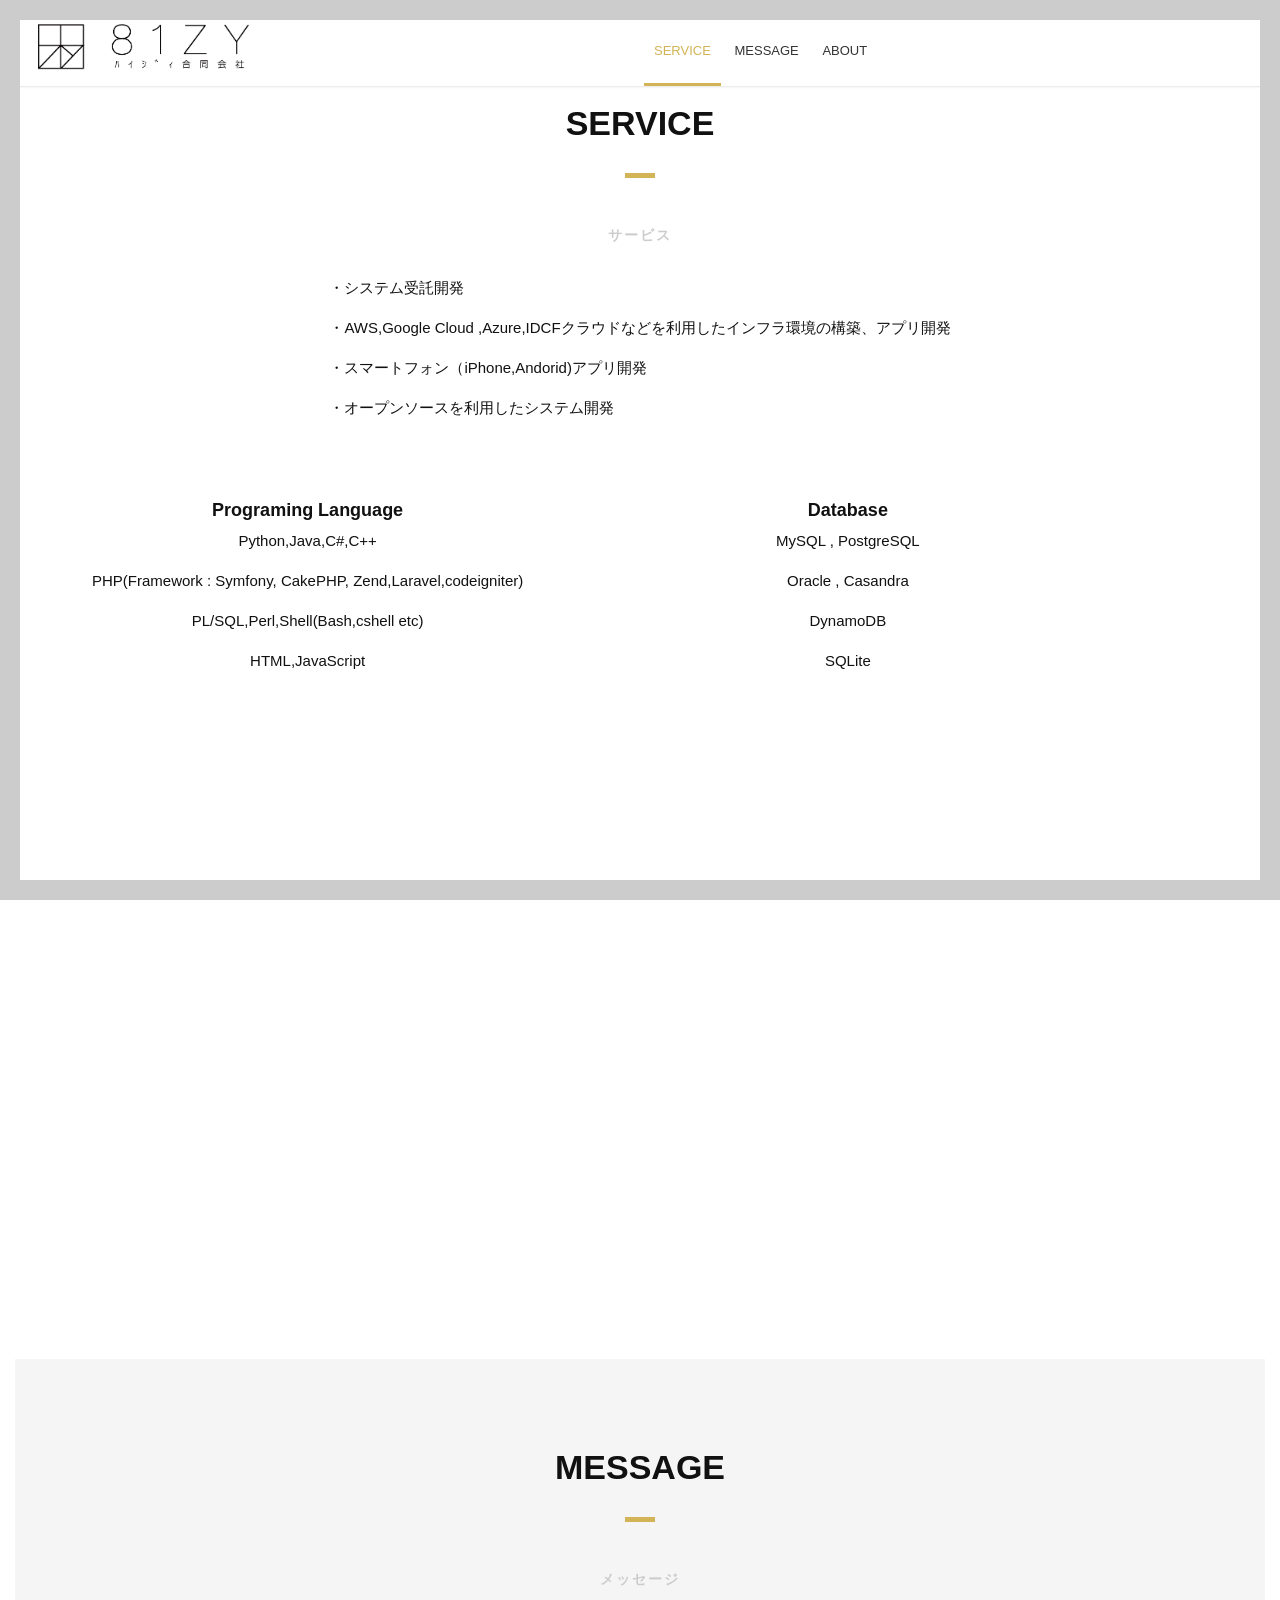
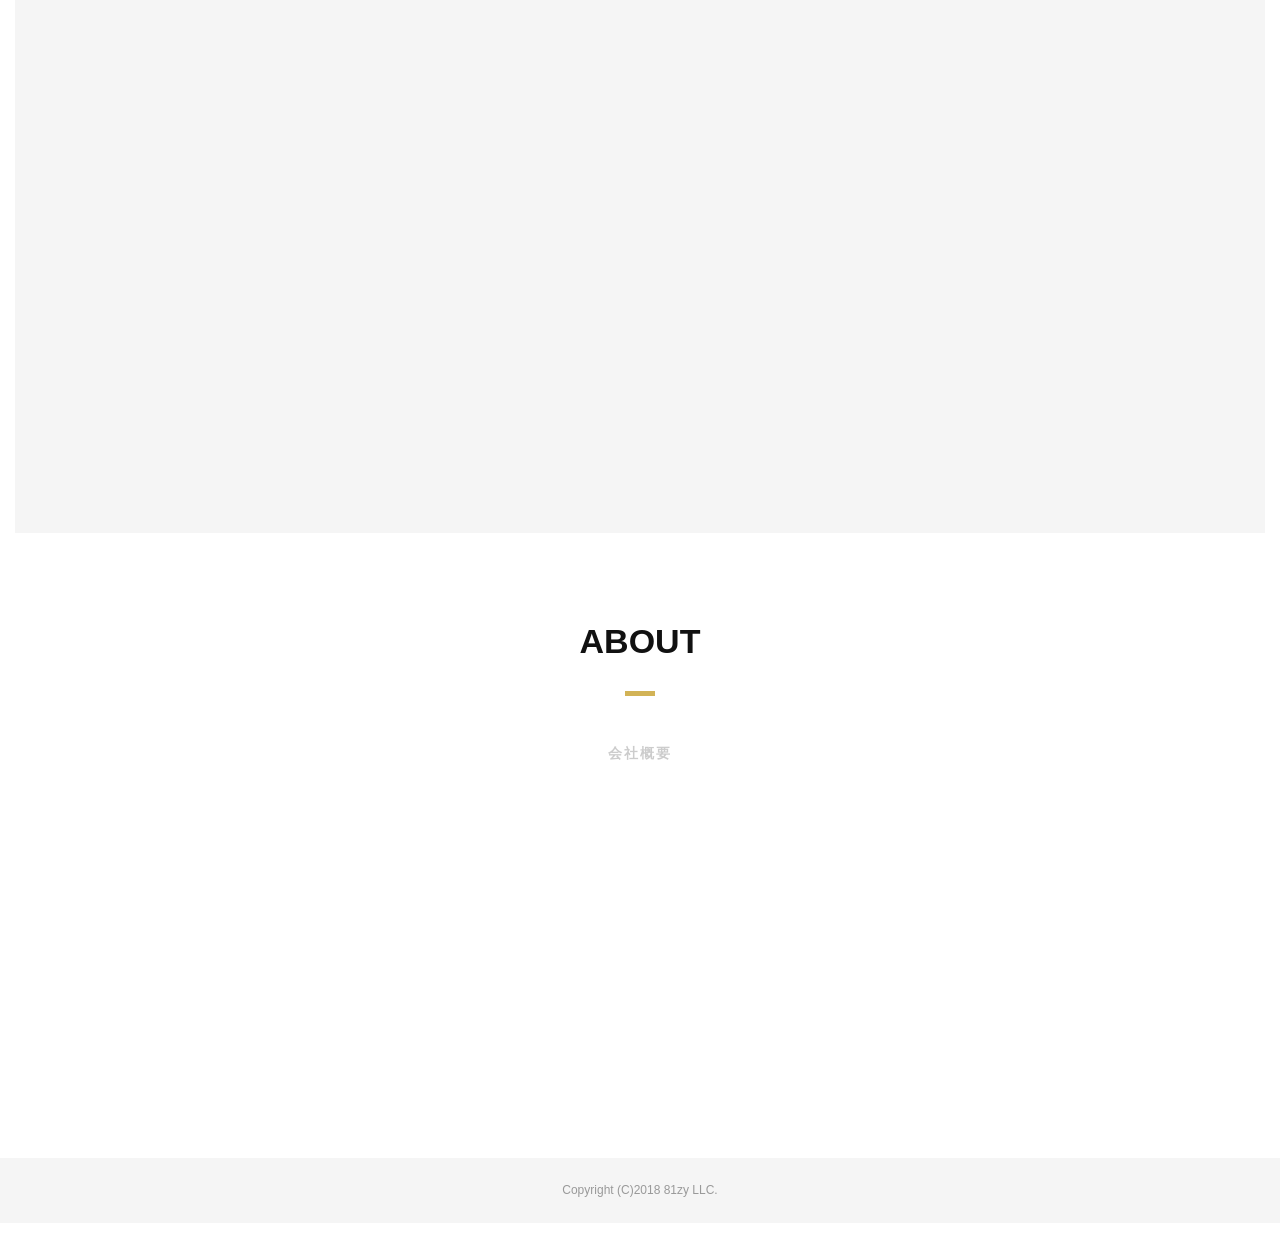
==== index.html @ 827ebde7 "Add files via upload" ====
<!DOCTYPE html>
<!-- saved from url=(0019)https://81zy.co.jp/ -->
<html><head lang="ja"><meta http-equiv="Content-Type" content="text/html; charset=UTF-8">
  
  <!--Page Title-->
  <title>81zy.LLC, |  ハイジィ合同会社</title>
  <!--Meta Keywords and Description-->
  <meta name="keywords" content="">
  <meta name="description" content="">
  <meta name="viewport" content="width=device-width, initial-scale=1.0, user-scalable=no">
  <!--Favicon-->
  <link rel="shortcut icon" href="https://81zy.co.jp/images/favicon.ico" title="Favicon">
  <!-- Main CSS Files -->
  <link rel="stylesheet" href="./files/style.css">
  <!-- Namari Color CSS -->
  <link rel="stylesheet" href="./files/namari-color.css">
  <!--Icon Fonts - Font Awesome Icons-->
  <link rel="stylesheet" href="https://cdnjs.cloudflare.com/ajax/libs/font-awesome/7.0.1/css/all.min.css" integrity="sha512-2SwdPD6INVrV/lHTZbO2nodKhrnDdJK9/kg2XD1r9uGqPo1cUbujc+IYdlYdEErWNu69gVcYgdxlmVmzTWnetw==" crossorigin="anonymous" referrerpolicy="no-referrer" />    
  <!-- Animate CSS-->
  <link href="./files/animate.css" rel="stylesheet" type="text/css">
  <!--Google Webfonts-->
  <link href="./files/css" rel="stylesheet" type="text/css"> </head>
<body cz-shortcut-listen="true" style="overflow-y: visible;">
  <!-- Preloader -->
  <div id="preloader" style="display: none;">
    <div id="status" class="la-ball-triangle-path" style="display: none;">
      <div></div>
      <div></div>
      <div></div>
    </div>
  </div>
  <!--End of Preloader-->
  <div class="page-border" data-wow-duration="0.7s" data-wow-delay="0.2s">
    <div class="top-border wow fadeInDown  animated" style="visibility: visible; animation-name: fadeInDown;"></div>
    <div class="right-border wow fadeInRight  animated" style="visibility: visible; animation-name: fadeInRight;"></div>
    <div class="bottom-border wow fadeInUp  animated" style="visibility: visible; animation-name: fadeInUp;"></div>
    <div class="left-border wow fadeInLeft  animated" style="visibility: visible; animation-name: fadeInLeft;"></div>
  </div>
  <div id="wrapper">
    <header id="banner" class="scrollto clearfix" data-enllax-ratio=".5" tabindex="-1" style="background-position: center -8px;">
      <div id="header" class="nav-collapse  sticky fadeIn animated nav-solid fadeInDown" style="position: fixed; z-index: 9999;">
        <div class="row clearfix">
          <div class="col-1">
            <!--Logo-->
            <div id="logo">
              <!--Logo that is shown on the banner--><img src="./files/logo.png" id="banner-logo" alt="Landing Page">
              <!--End of Banner Logo-->
              <!--The Logo that is shown on the sticky Navigation Bar--><img src="./files/logo-2.png" id="navigation-logo" alt="Landing Page">
              <!--End of Navigation Logo-->
            </div>
            <!--End of Logo-->
            <!--Main Navigation-->
            <nav id="nav-main">
              <ul>
                <li> <a href="https://81zy.co.jp/#service" class="active">Service</a> </li>
                <li> <a href="https://81zy.co.jp/#message">Message</a> </li>
                <li> <a href="https://81zy.co.jp/#about">About</a> </li>
              </ul>
            </nav>
            <!--End of Main Navigation-->
            <div id="nav-trigger"><span></span></div>
            <nav id="nav-mobile">
              <ul>
                <li> <a href="https://81zy.co.jp/#service" class="active">Service</a> </li>
                <li> <a href="https://81zy.co.jp/#message">Message</a> </li>
                <li> <a href="https://81zy.co.jp/#about">About</a> </li>
              </ul>
            </nav>
          </div>
        </div>
      </div>
      <!--End of Header-->

      <!--End of Row-->
    </header>
    <!--Main Content Area-->
    <main id="content">
      <!--Introduction-->
      <!--Service-->
      <section id="service" class="text-center scrollto clearfix " tabindex="-1">
        <div class="row clearfix">
          <div class="section-heading">
            <h2 class="section-title">SERVICE</h2>
            <h3>サービス</h3>
          </div>
          <div class="outer">
            <div class="inner">
              <p>・システム受託開発</p>
              <p>・AWS,Google Cloud ,Azure,IDCFクラウドなどを利用したインフラ環境の構築、アプリ開発</p>
              <p>・スマートフォン（iPhone,Andorid)アプリ開発</p>
              <p>・オープンソースを利用したシステム開発</p>
            </div>
          </div>
          <div class="col-9-10">
            <!--Icon Block-->
            <div class="col-2 icon-block icon-top wow fadeInUp" data-wow-delay="0.1s" style="visibility: visible; animation-delay: 0.1s; animation-name: fadeInUp;">
              <!--Icon-->
              <div class="icon"> <i class="fa fa-code fa-2x"></i> </div>
              <!--Icon Block Description-->
              <div class="icon-block-description">
                <h4>Programing Language</h4>
                <p>Python,Java,C#,C++</p>
                <p>PHP(Framework : Symfony, CakePHP, Zend,Laravel,codeigniter)</p>
                <p>PL/SQL,Perl,Shell(Bash,cshell etc)</p>
                <p>HTML,JavaScript</p>
              </div>
            </div>
            <!--End of Icon Block-->
            <!--Icon Block-->
            <div class="col-2 icon-block icon-top wow fadeInUp" data-wow-delay="0.3s" style="visibility: visible; animation-delay: 0.3s; animation-name: fadeInUp;">
              <!--Icon-->
              <div class="icon"> <i class="fa fa-database fa-2x"></i> </div>
              <!--Icon Block Description-->
              <div class="icon-block-description">
                <h4>Database</h4>
                <p>MySQL , PostgreSQL </p>
                <p>Oracle , Casandra </p>
                <p>DynamoDB </p>
                <p>SQLite</p>
              </div>
            </div>
            <!--End of Icon Block-->
            <!--Icon Block-->
            <div class="col-2 icon-block icon-top wow fadeInUp" data-wow-delay="0.5s" style="visibility: hidden; animation-delay: 0.5s; animation-name: none;">
              <!--Icon-->
              <div class="icon"> <i class="fa fa-plane fa-2x"></i> </div>
              <!--Icon Block Description-->
              <div class="icon-block-description">
                <h4>OSS,package</h4>
                <p>Eccube</p>
                <p>WordPress</p>
                <p>OpenPNE</p>
                <p>Movabletype</p>
              </div>
            </div>
            <!--End of Icon Block-->
            <!--Icon Block-->
            <div class="col-2 icon-block icon-top wow fadeInUp" data-wow-delay="0.5s" style="visibility: hidden; animation-delay: 0.5s; animation-name: none;">
              <!--Icon-->
              <div class="icon"> <i class="fa fa-rocket fa-2x"></i> </div>
              <!--Icon Block Description-->
              <div class="icon-block-description">
                <h4>Middleware(Web/AP server)</h4>
                <p>Nginx</p>
                <p>Tomcat</p>
                <p>Jetty</p>
                <p>Apache</p>
              </div>
            </div>
            <!--End of Icon Block-->
            <!--Icon Block-->
            <div class="col-2 icon-block icon-top wow fadeInUp" data-wow-delay="0.5s" style="visibility: hidden; animation-delay: 0.5s; animation-name: none;">
              <!--Icon-->
              <div class="icon"> <i class="fa fa-cloud fa-2x"></i> </div>
              <!--Icon Block Description-->
              <div class="icon-block-description">
                <h4>Cloud(infra)</h4>
                <p>Amazon AWS (Lamda,SES,RDS,EC2,API Gateway,ALB/ELB,SQS,S3,Route53,CloudFront,CloudWatch,Elastic Beanstalk,ElastiCache)</p>
                <p>Google Cloud</p>
                <p>Ms Azure</p>
                <p>IDCF Cloud</p>
              </div>
            </div>
            <!--End of Icon Block-->
            <!--Icon Block-->
            <div class="col-2 icon-block icon-top wow fadeInUp" data-wow-delay="0.5s" style="visibility: hidden; animation-delay: 0.5s; animation-name: none;">
              <!--Icon-->
              <div class="icon"> <i class="fa fa-tablet fa-2x"></i> </div>
              <!--Icon Block Description-->
              <div class="icon-block-description">
                <h4>Smart Phone Application</h4>
                <p>iPhone</p>
                <p>Android</p>
              </div>
            </div>
            <!--End of Icon Block-->
          </div>
        </div>
      </section>
      <!--End of Service-->
      <!--Pricing Tables-->
      <section id="message" class="secondary-color text-center scrollto clearfix " tabindex="-1">
        <div class="row clearfix">
          <div class="section-heading">
            <h2 class="section-title">MESSAGE</h2>
            <h3>メッセージ</h3>
          </div>
          <!--Pricing Block-->
          <div class="pricing-block col-2 wow fadeInUp" data-wow-delay="0.4s" style="visibility: hidden; animation-delay: 0.4s; animation-name: none;">
            <div class="pricing-block-content">
              <h3>Vision</h3>
              <p class="pricing-sub">ビジョン</p>
              <ul>
                <li>多様な人材・価値観をもったソフトウェア・サービスを提供し、豊かで公平な社会生活を実現する。</li>
              </ul>
            </div>
          </div>
          <!--End Pricing Block-->
          <!--Pricing Block-->
          <div class="pricing-block featured col-2 wow fadeInUp" data-wow-delay="0.6s" style="visibility: hidden; animation-delay: 0.6s; animation-name: none;">
            <div class="pricing-block-content">
              <h3>Mission</h3>
              <p class="pricing-sub">ミッション</p>
              <ul>
                <li>最先端のICT技術を習得し、誰もが使い易いモノ作りを行う。</li>
                <li>信頼性の高いソフトウェアを開発・提供していく</li>
                <li>高度な技術・開発力で信頼を獲得し、お客様のビジネスに貢献する</li>
                <li>会社・仕事を通じて、社員の仕事力・人間力を向上させる。</li>
                <li>収益を社員・社会へ還元し、新たな収益を生み出す仕組みを構築する。</li>
              </ul>
            </div>
          </div>
          <!--End Pricing Block-->
        </div>
      </section>
      <!--End of Pricing Tables-->
      <!--Pricing Tables-->
      <section id="about" class="text-center scrollto clearfix " tabindex="-1">
        <div class="row clearfix">
          <div class="section-heading">
            <h2 class="section-title">ABOUT</h2>
            <h3>会社概要</h3>
          </div>
          <div class="col-1 wow fadeInUp" data-wow-delay="0.4s" style="visibility: hidden; animation-delay: 0.4s; animation-name: none;">
            <div class="outer">
              <table class="inner">
                <tbody>
                  <tr class="row-1">
                    <td class="column-1">会社名</td>
                    <td class="column-2">81zy合同会社（ハイジィ合同会社）</td>
                  </tr>
                  <tr class="row-2">
                    <td class="column-1">所在地</td>
                    <td class="column-2">〒150-0002<br> 東京都渋谷区渋谷3-1-9YAZAWAビルUCF3階</td>
                  </tr>
                  <tr class="row-3">
                    <td class="column-1">設立</td>
                    <td class="column-2">2016年9月23日</td>
                  </tr>
                  <tr class="row-4">
                    <td class="column-1">資本金</td>
                    <td class="column-2">3,000,000円</td>
                  </tr>
                  <tr class="row-5">
                    <td class="column-1">代表</td>
                    <td class="column-2">立松直久</td>
                  </tr>
                  <tr class="row-6">
                    <td class="column-1">事業概要</td>
                    <td class="column-2">・システム・コンサルティング<br> ・システム開発（オープン系、スマートフォンアプリ）<br> ・システム運用保守</td>
                  </tr>

                </tbody>
              </table>
            </div>
          </div>
        </div>
  </section></main></div>
  
  <!--End of Pricing Tables-->
  
  <!--End Main Content Area-->
  <!--Footer-->
  <footer id="landing-footer" class="clearfix">
      <p id="copyright" class="col-1 text-center">Copyright (C)2018 81zy LLC.</p>
  </footer>
  <!--End of Footer-->
  
  <!-- Include JavaScript resources -->
  <script src="./files/jquery.1.8.3.min.js"></script>
  <script src="./files/wow.min.js"></script>
  <script src="./files/featherlight.min.js"></script>
  <script src="./files/featherlight.gallery.min.js"></script>
  <script src="./files/jquery.enllax.min.js"></script>
  <script src="./files/jquery.scrollUp.min.js"></script>
  <script src="./files/jquery.easing.min.js"></script>
  <script src="./files/jquery.stickyNavbar.min.js"></script>
  <script src="./files/jquery.waypoints.min.js"></script>
  <script src="./files/images-loaded.min.js"></script>
  <script src="./files/lightbox.min.js"></script>
  <script src="./files/site.js"></script>

<a id="scrollUp" href="https://81zy.co.jp/#top" style="display: none; position: fixed; z-index: 2147483647;"></a></body></html>
---- files/style.css ----
/*------------------------------------------------------------------------------------------*/
/* 1. Defaults & Reset of specific styles across browsers */
/*------------------------------------------------------------------------------------------*/

*, *:before, *:after {
    -webkit-box-sizing: border-box;
    -moz-box-sizing: border-box;
    box-sizing: border-box;
}

body, div, dl, dt, dd, ul, ol, li, h1, h2, h3, h4, h5, h6, pre, form, blockquote, th, td {
    margin: 0;
    padding: 0;
    direction: ltr;
}

body {
    margin: 0;
    padding: 0;
    -webkit-font-smoothing: antialiased;
    overflow-x: hidden;
}

p {
    line-height: 25px;
}

.row img {
    height: auto;
    max-width: 100%;
}

a {
    text-decoration: none;
    line-height: inherit;
    -webkit-transition: opacity 0.3s ease-out;
    -moz-transition: opacity 0.3s ease-out;
    -o-transition: opacity 0.3s ease-out;
    transition: opacity 0.3s ease-out;
}

iframe {
    border: 0 !important;
}

.parallax-window {
    min-height: 400px;
    background: transparent;
}

figure {
    margin: 0;
}

/* Page Border */

.page-border {
    position: fixed;
    z-index: 999999;
    pointer-events: none;
}

.page-border .bottom-border, .page-border .left-border, .page-border .right-border, .page-border .top-border {
    background: #f3f3ef;
    position: fixed;
    z-index: 9999;
}

.page-border > .top-border, .page-border > .right-border, .page-border > .bottom-border, .page-border > .left-border {
    padding: 11px;
    background: #ccc;
}

.page-border .bottom-border, .page-border .top-border {
    width: 100%;
    padding: 10px;
    left: 0;
}

.page-border .left-border, .page-border .right-border {
    padding: 10px;
    height: 100%;
    top: 0;
}

.page-border .top-border {
    top: 0;
}

.page-border .right-border {
    right: 0;
}

.page-border .bottom-border {
    bottom: 0;
}

.page-border .left-border {
    left: 0;
}

#wrapper {
    margin:0 15px;
    padding: 15px 0;
    position: relative;
}


/* --------- 1.1 Input Elements ---------- */

input, textarea {
    border: 1px solid #e1e1e1;
    padding: 10px;
    -webkit-transition: all .3s linear;
    -moz-transition: all .3s linear;
    transition: all .3s linear;
    border-radius: 3px;
}

input {
    height: 40px;
    margin: 3px 0;
    outline: none;
    line-height: normal;
    font-size: 14px;
}

input[type="submit"] {
    cursor: pointer;
    border-style: solid;
    border-width: 2px;
    padding-top: 0;
    padding-bottom: 0;
}

select {
    border: 1px solid #e1e1e1;
    height: 40px;
    padding: 5px;
}

input:focus, textarea:focus {
    box-shadow: inset 0 1px 3px rgba(0, 0, 0, 0.1);
}

*:focus {
    outline: none;
}

/*------------------------------------------------------------------------------------------*/
/* 2. Layout Elements */
/*------------------------------------------------------------------------------------------*/

section {
    clear: both;
    overflow: hidden;
}

/* Rows and Columns */

.row {
    max-width: 1245px;
    margin: 0 auto;
    padding: 75px 0;
    position: relative;
}

.no-padding-bottom .row, .no-padding-bottom div, .no-padding-bottom.row {
    padding-bottom: 0;
}

.no-padding-top.row, .no-padding-top div {
    padding-top: 0;
}

.big-padding-top {
    padding-top: 75px !important;
}

.big-padding-bottom {
    padding-bottom: 85px !important;
}

/* Targets all elements */

[class*='col-'] {
    float: left;
    padding: 20px;
}

#clients .col-2-3 [class*='col-'] {
    padding: 0;
}

/* Clearfix */

.clearfix:after {
    content: "";
    display: table;
    clear: both;
}

/* Main Widths */

.col-1 {
    width: 100%;
}

.col-2 {
    width: 50%;
}

.col-3 {
    width: 33.33%;
}

.col-4 {
    width: 25%;
}

.col-5 {
    width: 20%;
}

.col-6 {
    width: 16.6666666667%;
}

.col-7 {
    width: 14.2857142857%;
}

.col-8 {
    width: 12.5%;
}

.col-9 {
    width: 11.1111111111%;
}

.col-10 {
    width: 10%;
}

.col-11 {
    width: 9.09090909091%;
}

.col-12 {
    width: 8.33%;
}

.col-2-3 {
    width: 66.66%;
}

.col-3-4 {
    width: 75%;
}

.col-9-10 {
    width: 90%;
}

/* Golden Ratio */
.col-61 {
    width: 61.8%;
}

.col-38 {
    width: 38.2%;
}

/* --------- 2.1 Header --------- */

#header {
    height: 71px !important;
    overflow: visible;
    z-index: 9999;
    width: 100%;
    position: absolute !important;
}

#header .row {
    padding: 0;
}

#header aside {
    text-align: right;
}

#header ul {
    text-align: center;
}

#header li {
    display: inline-block;
    list-style: none;
    margin: 0;
}

/* --------- 2.2 Logo ---------- */

#logo {
    float: left;
    height: 71px;
    line-height: 66px;
    margin-right: 15px;
}

#logo h1, #logo h2 {
    display: inline-block;
}

#banner #logo h1 {
    font-size: 28px;
    margin-right: 10px;
    font-weight: 900;
    padding: 0;
}

#logo h2 {
    font-size: 18px;
    padding: 0;
}

#logo img {
    max-height: 50px;
    vertical-align: middle;
    margin-right: 15px;
}

#navigation-logo {
    display: none;
}

.nav-solid #logo #banner-logo {
    display: none;
}

.nav-solid #logo #navigation-logo {
    display: inline-block;
}

/* --------- 2.3 Buttons ---------- */

.call-to-action {
    padding: 35px 0 35px 0;
}

/*Style*/

.button {
    font-size: 16px;
    margin: 35px 0;
    padding: 11px 16px;
    -webkit-transition: all .3s linear;
    -moz-transition: all .3s linear;
    transition: all .3s linear;
    display: inline-block;
    border-width: 3px;
    border-style: solid;
}

/* Play Button */

#video-section {
    position:relative;
}

.play-video {
    height:110px;
    position:absolute;
    top:50%;
    margin-top:-110px;
    width:100%;
}

.play-icon {
    display: inline-block;
    font-size: 0px;
    cursor: pointer;
    margin: 45px auto;
    width: 110px;
    height: 110px;
    border-radius: 50%;
    text-align: center;
    position: relative;
    z-index: 1;
}

.play-icon:after {
    pointer-events: none;
    position: absolute;
    width: 100%;
    height: 100%;
    border-radius: 50%;
    content: '';
    -webkit-box-sizing: content-box;
    -moz-box-sizing: content-box;
    box-sizing: content-box;
}

.play-icon:before {
    font-family: 'fontawesome';
    content: '\f144';
    speak: none;
    font-size: 74px;
    line-height: 110px;
    font-style: normal;
    font-weight: normal;
    font-variant: normal;
    text-transform: none;
    display: block;
    -webkit-font-smoothing: antialiased;
    color:#fff;
}

.play-video .play-icon {
    background: rgba(255, 255, 255, 0.5);
    -webkit-transition: -webkit-transform ease-out 0.3s, background 0.4s;
    -moz-transition: -moz-transform ease-out 0.3s, background 0.4s;
    transition: transform ease-out 0.3s, background 0.4s;
}

.play-video .play-icon:after {
    top: 0;
    left: 0;
    padding: 0;
    z-index: -1;
    box-shadow: 0 0 0 2px rgba(255, 255, 255, 0.1);
    opacity: 0;
    -webkit-transform: scale(0.9);
    -moz-transform: scale(0.9);
    -ms-transform: scale(0.9);
    transform: scale(0.9);
}

.play-video .play-icon:hover {
    background: rgba(255, 255, 255, 0.05);
    -webkit-transform: scale(0.93);
    -moz-transform: scale(0.93);
    -ms-transform: scale(0.93);
    transform: scale(0.93);
    color: #fff;
}


/* --------- 2.4 Navigation ---------- */

#header {
    font-size: 13px;
}

#header aside {
    float: right;
}

#header nav ul {
    text-transform: uppercase;

}

#header nav a {
    height: 71px;
    line-height: 71px;
    display: block;
    padding: 0 10px;
}

#header nav a:hover {
    opacity: 0.6;
}

/*Navigation Solid*/

#header.nav-solid [class*='col-'] {
    padding: 0 20px;
}

#header.nav-solid {
    background: #fff;
    box-shadow: 2px 0px 3px rgba(0, 0, 0, 0.2);
    position: fixed !important;
    left:0;
}

#header.nav-solid nav a {
    border-bottom: 3px solid;
    border-color: #fff;
    -webkit-transition: all 0.3s ease-out;
    -moz-transition: all 0.3s ease-out;
    -o-transition: all 0.3s ease-out;
    transition: all 0.3s ease-out;
}

#header.nav-solid nav a:hover {
    opacity: 1;
}

/* Social Elements when Solid*/

#header.nav-solid .social-icons a {
    -webkit-transition: all 0.3s ease-out;
    -moz-transition: all 0.3s ease-out;
    -o-transition: all 0.3s ease-out;
    transition: all 0.3s ease-out;
    opacity: 0.5;
}

#header.nav-solid .social-icons a:hover {
    opacity: 1;
    color: #e4473c;
}

/* Responsive Nav Styling */

#nav-trigger {
    display: none;
    text-align: right;
}

#nav-trigger span {
    display: inline-block;
    width: 38px;
    height: 71px;
    color: #111;
    cursor: pointer;
    text-transform: uppercase;
    font-size: 22px;
    text-align: center;
    border-top-right-radius: 5px;
    border-top-left-radius: 5px;
    -webkit-transition: all 0.3s ease-out;
    -moz-transition: all 0.3s ease-out;
    -o-transition: all 0.3s ease-out;
    transition: all 0.3s ease-out;
}

#nav-trigger span:after {
    font-family: "fontAwesome";
    display: inline-block;
    width: 38px;
    height: 71px;
    line-height: 75px;
    text-align: center;
    content: "\f0c9";
    border-top-right-radius: 5px;
    border-top-left-radius: 5px;
}

#nav-trigger span.open:after {
    content: "\f00d";
}

#nav-trigger span:hover, .nav-solid #nav-trigger span.open:hover, .nav-solid #nav-trigger span:hover {
    opacity: 0.6;
}

#nav-trigger span.open, #nav-trigger span.open:hover {
    color: #111;
}

.nav-solid #nav-trigger span.open:hover {
    color: #999;
}

.nav-solid #nav-trigger span {
    color: #999;
    opacity: 1;
}

nav#nav-mobile {
    position: relative;
    display: none;
}

nav#nav-mobile ul {
    display: none;
    list-style-type: none;
    position: absolute;
    left: 0;
    right: 0;
    margin-left: -20px;
    margin-right: -20px;
    padding-top: 10px;
    padding-bottom: 10px;
    text-align: center;
    background-color: #fff;
    box-shadow: 0 5px 3px rgba(0, 0, 0, 0.2);
}

nav#nav-mobile ul:after {
    display: none;
}

nav#nav-mobile li {
    margin: 0 20px;
    float: none;
    text-align: left;
    border-bottom: 1px solid #e1e1e1;
}

nav#nav-mobile li:last-child {
    border-bottom: none;
}

.nav-solid nav#nav-mobile li {
    border-top: 1px solid #e1e1e1;
    border-bottom: none;
}

nav#nav-mobile a {
    display: block;
    padding: 12px 0;
    color: #333;
    width: 100%;
    height: auto;
    line-height: normal;
    display: block;
    border-bottom: none !important;
    -webkit-transition: all 0.3s ease-out;
    -moz-transition: all 0.3s ease-out;
    -o-transition: all 0.3s ease-out;
    transition: all 0.3s ease-out;
}

nav#nav-mobile a:hover {
    background: #fafafa;
    opacity: 1;
}

/* --------- 2.5 Social Elements ---------- */

#header .col-4 {
    text-align: right;
}

.social-icons {
    display: inline-block;
    list-style: none;
}

.social-icons a {
    display: inline-block;
    width: 32px;
    text-align: center;
}

.social-icons a:hover {
    opacity: 0.7;
}

.social-icons span {
    display: none;
}

#header .social-icons {
    margin-top: 27px;
}

/* --------- 2.6 Images ---------- */

/*Alignment*/

img {
    vertical-align: top;
}

.image-center {
    display: block;
    margin: 0 auto;
}

a img {
    border: none;
    -webkit-transition: all 0.3s ease-out;
    -moz-transition: all 0.3s ease-out;
    -o-transition: all 0.3s ease-out;
    transition: all 0.3s ease-out;
    -webkit-backface-visibility: hidden;
}

a img:hover {
    opacity: 0.7;
}

/*------------------------------------------------------------------------------------------*/
/* 3. Fonts */
/*------------------------------------------------------------------------------------------*/

h1 {
    padding: 20px 0;
}

h2 {
    padding: 14px 0;
}

h3 {
    padding: 10px 0;
}

h4 {
    padding: 7px 0;
}

h5 {
    padding: 7px 0;
}

h6 {
    padding: 7px 0;
}

/* Text Alignment */

.text-left {
    text-align: left;
}

.text-center {
    text-align: center;
}

.text-right {
    text-align: right;
}

/* Section Headings */

.section-heading {
    padding: 0 0 15px 0;
}

.section-subtitle {
    font-size: 18px;
    padding-top: 0;
}

.section-heading h3 {
    font-size: 14px;
    font-weight: bold;
    color: #ccc;
    letter-spacing: 2px;
    padding-bottom: 0;
}

/*------------------------------------------------------------------------------------------*/
/* 4. Banner */
/*------------------------------------------------------------------------------------------*/

#banner {
    background-size: cover;
}

#banner-content.row {
    padding-top: 170px;
    padding-bottom: 100px;
}

#banner h1 {
    padding-top: 5%;
}

#banner .section-heading:before {
    content: "";
    display: block;
    width: 30px;
    height: 5px;
    margin-top: 30px;
}



/*------------------------------------------------------------------------------------------*/
/* 5. Content Elements */
/*------------------------------------------------------------------------------------------*/

/* --------- 5.1 Icons ---------- */

/*Font Icon sizes*/

.fa-1x {
    font-size: 15px !important;
}

/*Icon Block*/

.icon-block {
    position: relative;
}

.icon-block h4 {
    font-weight: bold;
    padding-top: 0;
}

.icon-block .icon {
    position: absolute;
}

.icon-block p {
    margin-top: 0;
}

/* Icon Left*/

.icon-left .icon {
    left: 15;
}

.icon-left .icon-block-description {
    padding-left: 53px;
}

/* Icon Right */

.icon-right .icon {
    right: 15;
}

.icon-right .icon-block-description {
    padding-right: 53px;
}

/* Icon Above */

.icon-top {
    display: block;
}

.icon-top .icon {
    position: relative;
    display: block;
}

.icon-top .icon-block-description {
    padding-top: 25px;
}

/* --------- 5.2 Parallax Elements ---------- */

.banner-parallax-1, .banner-parallax-2, .banner-parallax-3 {
    min-height: 350px;
}

/* --------- 5.3 Divider ---------- */

.divider {
    position: relative;
    width: 40%;
    height: 20px;
    line-height: 20px;
    margin: 10px auto 5px auto;
    clear: both;
    text-align: center;
}

.divider-inner {
    position: absolute;
    height: 1px;
    width: 100%;
    top: 50%;
    margin-top: -1px;
    border-top: 1px solid;
    border-color: #e1e1e1;
}

.divider i {
    background: #fff;
    position: relative;
    top: -11px;
    padding: 0 5px 0 5px;
    color: #e1e1e1;
}

/*------------------------------------------------------------------------------------------*/
/* 6. Landing Page Sections */
/*------------------------------------------------------------------------------------------*/

/* --------- 6.1 Introduction ---------- */

.introduction img.featured {
    padding: 55px 0 0 0;
}

/* --------- 6.2 Features ---------- */

.features.row {
    padding-left: 5%;
    padding-right: 5%;
}

.features div:nth-child(4) {
    clear: both;
}

/* --------- 6.3 Testimonials ---------- */

.testimonial {
    padding: 15px;
}

blockquote {
    position: relative;
}

.testimonial img {
    max-height: 120px;
    border-radius: 250em;
}

.testimonial footer {
    padding-top: 12px;
}

/* Style Classic - Avatar above Testimonial */

.testimonial.classic img {
    display: inline-block;
    margin-bottom: 25px;
}

.testimonial.classic q {
    display: block;
}

.testimonial.classic footer:before {
    display: block;
    content: "";
    width: 30px;
    height: 4px;
    margin: 10px auto 15px auto;
}

/* Style Big */

.testimonial.bigtest {
    padding-top: 0;
}

.testimonial.bigtest q {
    font-size: 22px;
}

/* --------- 6.4 Gallery ---------- */

#gallery img {
    max-height: 300px;
}

#gallery [class*='col-'] {
    padding: 0;
}

#gallery a {
    display: inline-block;
    position: relative;
    overflow: hidden;
}

#gallery a:hover img {
    opacity: 0.15;
    -moz-backface-visibility: hidden;
}

#gallery a:before {
    font-size: 2.2em;
    font-style: normal;
    font-weight: normal;
    text-align: center;
    content: "+";
    width: 70px;
    height: 70px;
    border-radius: 100em;
    display: block;
    position: absolute;
    top: 55%;
    left: 50%;
    line-height: 72px;
    margin: -35px 0 0 -35px;
    opacity: 0;
    -webkit-transition: all .2s linear;
    -moz-transition: all .2s linear;
    transition: all .2s linear;
    vertical-align: middle;
}

#gallery a:hover:before {
    opacity: 1;
    top: 50%;
    left: 50%;
}

/**
 * Featherlight – ultra slim jQuery lightbox
 * Version 1.3.3 - http://noelboss.github.io/featherlight/
 *
 * Copyright 2015, Noël Raoul Bossart (http://www.noelboss.com)
 * MIT Licensed.
**/
@media all {
    .featherlight {
        display: none;

        /* dimensions: spanning the background from edge to edge */
        position: fixed;
        top: 0;
        right: 0;
        bottom: 0;
        left: 0;
        z-index: 2147483647; /* z-index needs to be >= elements on the site. */

        /* position: centering content */
        text-align: center;

        /* insures that the ::before pseudo element doesn't force wrap with fixed width content; */
        white-space: nowrap;

        /* styling */
        cursor: pointer;
        background: #333;
        /* IE8 "hack" for nested featherlights */
        background: rgba(0, 0, 0, 0);
    }

    /* support for nested featherlights. Does not work in IE8 (use JS to fix) */
    .featherlight:last-of-type {
        background: rgba(0, 0, 0, 0.8);
    }

    .featherlight:before {
        /* position: trick to center content vertically */
        content: '';
        display: inline-block;
        height: 100%;
        vertical-align: middle;
        margin-right: -0.25em;
    }

    .featherlight .featherlight-content {

        /* position: centering vertical and horizontal */
        text-align: left;
        vertical-align: middle;
        display: inline-block;

        /* dimensions: cut off images */
        overflow: auto;
        padding: 25px 0;
        border-bottom: 25px solid transparent;

        /* dimensions: handling small or empty content */
        min-width: 30%;

        /* dimensions: handling large content */
        margin-left: 5%;
        margin-right: 5%;
        max-height: 95%;

        /* styling */
        cursor: auto;

        /* reset white-space wrapping */
        white-space: normal;
    }

    /* contains the content */
    .featherlight .featherlight-inner {
        /* make sure its visible */
        display: block;
    }

    .featherlight .featherlight-close-icon {
        /* position: centering vertical and horizontal */
        position: absolute;
        z-index: 9999;
        top: 25px;
        right: 25px;

        /* dimensions: 25px x 25px */
        line-height: 25px;
        width: 25px;

        /* styling */
        cursor: pointer;
        text-align: center;
        color: #fff;
        font-family: "fontawesome";
        font-size: 22px;
        opacity: 0.5;
        -webkit-transition: all 0.3s ease-out;
        -moz-transition: all 0.3s ease-out;
        -o-transition: all 0.3s ease-out;
        transition: all 0.3s ease-out;
    }

    .featherlight .featherlight-close-icon:hover {
        opacity: 1;
    }

    .featherlight .featherlight-image {
        /* styling */
        max-height: 100%;
        max-width:100%;
    }

    .featherlight-iframe .featherlight-content {
        /* removed the border for image croping since iframe is edge to edge */
        border-bottom: 0;
        padding: 0;
    }

    .featherlight iframe {
        /* styling */
        border: none;
    }
}

/* handling phones and small screens */
@media only screen and (max-width: 1024px) {
    .featherlight .featherlight-content {
        /* dimensions: maximize lightbox with for small screens */
        margin-left: 10px;
        margin-right: 10px;
        max-height: 98%;

        padding: 10px 10px 0;
        border-bottom: 10px solid transparent;
    }

}

/* Gallery Styling */
@media all {
    .featherlight-next,
    .featherlight-previous {
        font-family: "fontawesome";
        font-size: 22px;
        display: block;
        position: absolute;
        top: 25px;
        right: 0;
        bottom: 0;
        left: 80%;
        cursor: pointer;
        /* preventing text selection */
        -webkit-touch-callout: none;
        -webkit-user-select: none;
        -khtml-user-select: none;
        -moz-user-select: none;
        -ms-user-select: none;
        user-select: none;
        /* IE9 hack, otherwise navigation doesn't appear */
        background: rgba(0, 0, 0, 0);
        -webkit-transition: all 0.3s ease-out;
        -moz-transition: all 0.3s ease-out;
        -o-transition: all 0.3s ease-out;
        transition: all 0.3s ease-out;
    }

    .featherlight-previous {
        left: 0;
        right: 80%;
    }

    .featherlight-next span,
    .featherlight-previous span {
        display: inline-block;
        opacity: 0.3;
        position: absolute;
        top: 50%;
        width: 100%;
        font-size: 80px;
        line-height: 80px;

        /* center vertically */
        margin-top: -40px;
        color: #fff;
        font-style: normal;
        font-weight: normal;
        -webkit-transition: all 0.3s ease-out;
        -moz-transition: all 0.3s ease-out;
        -o-transition: all 0.3s ease-out;
        transition: all 0.3s ease-out;
    }

    .featherlight-next span {
        text-align: right;
        left: auto;
        right: 7%;
    }

    .featherlight-previous span {
        text-align: left;
        left: 7%;
    }

    .featherlight-next:hover span,
    .featherlight-previous:hover span {
        display: inline-block;
        opacity: 1;
    }

    /* Hide navigation while loading */
    .featherlight-loading .featherlight-previous, .featherlight-loading .featherlight-next {
        display: none;
    }
}

/* Always display arrows on touch devices */
@media only screen and (max-device-width: 1024px) {
    .featherlight-next:hover,
    .featherlight-previous:hover {
        background: none;
    }

    .featherlight-next span,
    .featherlight-previous span {
        display: block;
    }
}

/* handling phones and small screens */
@media only screen and (max-width: 1024px) {
    .featherlight-next,
    .featherlight-previous {
        top: 10px;
        right: 10px;
        left: 85%;
    }

    .featherlight-previous {
        left: 10px;
        right: 85%;
    }

    .featherlight-next span,
    .featherlight-previous span {
        margin-top: -30px;
        font-size: 40px;
    }
}

/* --------- 6.5 Video ---------- */

#video-box {
    color:#fff;
    position:relative;
    overflow:hidden;
    text-align:center;
}

.video_container, .easyContainer {
    position: relative;
    padding-bottom: 56.25%; /* 16/9 ratio */
    margin: 0;
    padding-top: 0; /* IE6 workaround*/
    height: 0;
    overflow: hidden;
}

.video_container iframe, .video_container object, .video_container embed {
    position: absolute;
    top: 0;
    left: 0;
    width: 100% !important;
    height: 100% !important;
}

.slvj-lightbox iframe, .slvj-lightbox object, .slvj-lightbox embed {
    width: 100% !important;
    height: 529px !important;
}

.videojs-background-wrap {
    overflow: hidden;
    position: absolute;
    height: 100%;
    width: 100%;
    top: 0;
    left: 0;
    z-index: -998;
}

#slvj-window {
    width: 100%;
    min-height: 100%;
    z-index: 9999999999;
    background: rgba(0, 0, 0, 0.8);
    position: fixed;
    top: 0;
    left: 0;
}

#slvj-window,
#slvj-window * {
    -webkit-box-sizing: border-box;
    -moz-box-sizing: border-box;
    box-sizing: border-box;
}

#slvj-background-close {
    width: 100%;
    min-height: 100%;
    z-index: 31;
    position: fixed;
    top: 0;
    left: 0;
}

#slvj-back-lightbox {
    max-width: 940px;
    max-height: 529px;
    z-index: 32;
    text-align: center;
    margin: 0 auto;
}

.slvj-lightbox {
    width: 100%;
    height: 100%;
    margin: 0;
    z-index: 53;
}

#slvj-close-icon:before {
    font-family: "fontawesome";
    color: #fff;
    content: '\f00d';
    font-size: 22px;
    opacity: 0.5;
    -webkit-transition: all 0.3s ease-out;
    -moz-transition: all 0.3s ease-out;
    -o-transition: all 0.3s ease-out;
    transition: all 0.3s ease-out;
    z-index: 99999;
    height: 22px;
    width: 22px;
    position: absolute;
    top: 15px;
    right: 15px;
    cursor: pointer;
}

#slvj-close-icon:before:hover {
    opacity: 1;
    cursor: pointer;
}

/* --------- 6.6 Clients ---------- */

#clients a {
    display: block;
    text-align: center;
    position: relative;
    text-transform: uppercase;
    font-weight: bold;
    color: #fff;
}

#clients img {
    display: inline-block;
    padding: 15px 25px;
}

.client-overlay {
    background: rgba(0, 0, 0, 0.8);
    position: absolute;
    top;
    0;
    right: 0;
    bottom: 0;
    left: 0;
    width: 100%;
    height: 100%;
    opacity: 0;
    -webkit-transition: all 0.3s ease-out;
    -moz-transition: all 0.3s ease-out;
    -o-transition: all 0.3s ease-out;
    transition: all 0.3s ease-out;
}

#clients a:hover .client-overlay {
    opacity: 1;
}

.client-overlay span {
    position: absolute;
    top: 48%;
    left: 0;
    width: 100%;
    text-align: center;
    display: inline-block;
}

/* --------- 6.7 Pricing Table ---------- */

.pricing-block-content {
    background: #fff;
    padding: 25px 0 25px 0;
    box-shadow: 0px 1px 2px rgba(0, 0, 0, 0.07);
    transition: all 0.2s ease-in-out 0s;
    position: relative;
    border: 10px solid #fff;
}


.pricing-block ul {
    list-style: none;
    margin: 25px 0 25px 0;
}

.pricing-block li {
    padding: 14px 0;
	border-bottom: 1px dotted #e1e1e1;
	text-align:left;
	margin-left:25px;
}

.pricing-block li:last-of-type {
    border:none;
}

.pricing-block h3 {
    font-size:17px;
    text-transform:uppercase;
    padding-bottom:0;
}

.pricing-sub {
    font-style: italic;
    color:#ccc;
    margin:0 0 25px 0;
}

/*Price*/

.pricing {
    background: #f5f5f5;
    padding: 25px;
    position: relative;
}

.price {
    display: inline-block;
    font-size: 62px;
    font-weight: 700;
    position: relative;
}

.price span {
    position: absolute;
    top: 0;
    left: -20px;
    font-size: 22px;
}

.pricing  p {
    font-style:italic;
    color:#b4b4b4;
    line-height:auto;
    margin:0;
}



/*------------------------------------------------------------------------------------------*/
/* 7. Footer */
/*------------------------------------------------------------------------------------------*/

#landing-footer {
	clear: both;
	margin-bottom:20px;
background-color: #f5f5f5;
}

#landing-footer .row {
    padding: 0;
}

#landing-footer p {
    margin: 0;
}

#landing-footer ul {
    list-style: none;
    text-align: right;
}

#landing-footer li {
    display: inline-block;
}

/* Scroll Up */

#scrollUp {
    bottom: 15px;
    right: 30px;
    width: 70px;
    height: 80px;
    margin-bottom: -10px;
    padding: 0 5px 20px 5px;
    text-align: center;
    text-decoration: none;
    color: #fff;
    -webkit-transition: margin-bottom 150ms linear;
    -moz-transition: margin-bottom 150ms linear;
    -o-transition: margin-bottom 150ms linear;
    transition: margin-bottom 150ms linear;
}

#scrollUp:hover {
    margin-bottom: 0;
}

#scrollUp:before {
    background: #ccc;
    font-family: "fontawesome";
    font-size: 2.4em;
    font-style: normal;
    font-weight: normal;
    text-align: center;
    color: #fff;
    width: 45px;
    height: 45px;
    display: inline-block;
    line-height: 45px;
    content: "\f106";
    opacity: 1;
}


.outer{
  text-align: center;
}

.inner{
  display: inline-block;
  text-align: left;
}


/*Preloader*/

#preloader {
    position: fixed;
    top: 0;
    left: 0;
    right: 0;
    bottom: 0;
    background-color: #fff; /* change if the mask should have another color then white */
    z-index: 99999; /* makes sure it stays on top */
}

#status {
    width: 110px;
    height: 110px;
    position: absolute;
    left: 50%; /* centers the loading animation horizontally one the screen */
    top: 50%; /* centers the loading animation vertically one the screen */
    background-position: center;
    margin: -55px 0 0 -55px; /* is width and height divided by two */
    text-align: center;
}

/*!
 * Load Awesome v1.1.0 (http://github.danielcardoso.net/load-awesome/)
 * Copyright 2015 Daniel Cardoso <@DanielCardoso>
 * Licensed under MIT
 */
.la-ball-triangle-path,
.la-ball-triangle-path > div {
    position: relative;
    -webkit-box-sizing: border-box;
    -moz-box-sizing: border-box;
    box-sizing: border-box;
}

.la-ball-triangle-path {
    display: block;
    font-size: 0;
    color: #fff;
}

.la-ball-triangle-path.la-dark {
    color: #333;
}

.la-ball-triangle-path > div {
    display: inline-block;
    float: none;
    background-color: currentColor;
    border: 0 solid currentColor;
}

.la-ball-triangle-path {
    width: 32px;
    height: 32px;
}

.la-ball-triangle-path > div {
    position: absolute;
    top: 0;
    left: 0;
    width: 10px;
    height: 10px;
    border-radius: 100%;
}

.la-ball-triangle-path > div:nth-child(1) {
    -webkit-animation: ball-triangle-path-ball-one 2s 0s ease-in-out infinite;
    -moz-animation: ball-triangle-path-ball-one 2s 0s ease-in-out infinite;
    -o-animation: ball-triangle-path-ball-one 2s 0s ease-in-out infinite;
    animation: ball-triangle-path-ball-one 2s 0s ease-in-out infinite;
}

.la-ball-triangle-path > div:nth-child(2) {
    -webkit-animation: ball-triangle-path-ball-two 2s 0s ease-in-out infinite;
    -moz-animation: ball-triangle-path-ball-two 2s 0s ease-in-out infinite;
    -o-animation: ball-triangle-path-ball-two 2s 0s ease-in-out infinite;
    animation: ball-triangle-path-ball-two 2s 0s ease-in-out infinite;
}

.la-ball-triangle-path > div:nth-child(3) {
    -webkit-animation: ball-triangle-path-ball-tree 2s 0s ease-in-out infinite;
    -moz-animation: ball-triangle-path-ball-tree 2s 0s ease-in-out infinite;
    -o-animation: ball-triangle-path-ball-tree 2s 0s ease-in-out infinite;
    animation: ball-triangle-path-ball-tree 2s 0s ease-in-out infinite;
}

.la-ball-triangle-path.la-sm {
    width: 16px;
    height: 16px;
}

.la-ball-triangle-path.la-sm > div {
    width: 4px;
    height: 4px;
}

.la-ball-triangle-path.la-2x {
    width: 64px;
    height: 64px;
}

.la-ball-triangle-path.la-2x > div {
    width: 20px;
    height: 20px;
}

.la-ball-triangle-path.la-3x {
    width: 96px;
    height: 96px;
}

.la-ball-triangle-path.la-3x > div {
    width: 30px;
    height: 30px;
}

/*
 * Animations
 */
@-webkit-keyframes ball-triangle-path-ball-one {
    0% {
        -webkit-transform: translate(0, 220%);
        transform: translate(0, 220%);
    }
    17% {
        opacity: .25;
    }
    33% {
        opacity: 1;
        -webkit-transform: translate(110%, 0);
        transform: translate(110%, 0);
    }
    50% {
        opacity: .25;
    }
    66% {
        opacity: 1;
        -webkit-transform: translate(220%, 220%);
        transform: translate(220%, 220%);
    }
    83% {
        opacity: .25;
    }
    100% {
        opacity: 1;
        -webkit-transform: translate(0, 220%);
        transform: translate(0, 220%);
    }
}

@-moz-keyframes ball-triangle-path-ball-one {
    0% {
        -moz-transform: translate(0, 220%);
        transform: translate(0, 220%);
    }
    17% {
        opacity: .25;
    }
    33% {
        opacity: 1;
        -moz-transform: translate(110%, 0);
        transform: translate(110%, 0);
    }
    50% {
        opacity: .25;
    }
    66% {
        opacity: 1;
        -moz-transform: translate(220%, 220%);
        transform: translate(220%, 220%);
    }
    83% {
        opacity: .25;
    }
    100% {
        opacity: 1;
        -moz-transform: translate(0, 220%);
        transform: translate(0, 220%);
    }
}

@-o-keyframes ball-triangle-path-ball-one {
    0% {
        -o-transform: translate(0, 220%);
        transform: translate(0, 220%);
    }
    17% {
        opacity: .25;
    }
    33% {
        opacity: 1;
        -o-transform: translate(110%, 0);
        transform: translate(110%, 0);
    }
    50% {
        opacity: .25;
    }
    66% {
        opacity: 1;
        -o-transform: translate(220%, 220%);
        transform: translate(220%, 220%);
    }
    83% {
        opacity: .25;
    }
    100% {
        opacity: 1;
        -o-transform: translate(0, 220%);
        transform: translate(0, 220%);
    }
}

@keyframes ball-triangle-path-ball-one {
    0% {
        -webkit-transform: translate(0, 220%);
        -moz-transform: translate(0, 220%);
        -o-transform: translate(0, 220%);
        transform: translate(0, 220%);
    }
    17% {
        opacity: .25;
    }
    33% {
        opacity: 1;
        -webkit-transform: translate(110%, 0);
        -moz-transform: translate(110%, 0);
        -o-transform: translate(110%, 0);
        transform: translate(110%, 0);
    }
    50% {
        opacity: .25;
    }
    66% {
        opacity: 1;
        -webkit-transform: translate(220%, 220%);
        -moz-transform: translate(220%, 220%);
        -o-transform: translate(220%, 220%);
        transform: translate(220%, 220%);
    }
    83% {
        opacity: .25;
    }
    100% {
        opacity: 1;
        -webkit-transform: translate(0, 220%);
        -moz-transform: translate(0, 220%);
        -o-transform: translate(0, 220%);
        transform: translate(0, 220%);
    }
}

@-webkit-keyframes ball-triangle-path-ball-two {
    0% {
        -webkit-transform: translate(110%, 0);
        transform: translate(110%, 0);
    }
    17% {
        opacity: .25;
    }
    33% {
        opacity: 1;
        -webkit-transform: translate(220%, 220%);
        transform: translate(220%, 220%);
    }
    50% {
        opacity: .25;
    }
    66% {
        opacity: 1;
        -webkit-transform: translate(0, 220%);
        transform: translate(0, 220%);
    }
    83% {
        opacity: .25;
    }
    100% {
        opacity: 1;
        -webkit-transform: translate(110%, 0);
        transform: translate(110%, 0);
    }
}

@-moz-keyframes ball-triangle-path-ball-two {
    0% {
        -moz-transform: translate(110%, 0);
        transform: translate(110%, 0);
    }
    17% {
        opacity: .25;
    }
    33% {
        opacity: 1;
        -moz-transform: translate(220%, 220%);
        transform: translate(220%, 220%);
    }
    50% {
        opacity: .25;
    }
    66% {
        opacity: 1;
        -moz-transform: translate(0, 220%);
        transform: translate(0, 220%);
    }
    83% {
        opacity: .25;
    }
    100% {
        opacity: 1;
        -moz-transform: translate(110%, 0);
        transform: translate(110%, 0);
    }
}

@-o-keyframes ball-triangle-path-ball-two {
    0% {
        -o-transform: translate(110%, 0);
        transform: translate(110%, 0);
    }
    17% {
        opacity: .25;
    }
    33% {
        opacity: 1;
        -o-transform: translate(220%, 220%);
        transform: translate(220%, 220%);
    }
    50% {
        opacity: .25;
    }
    66% {
        opacity: 1;
        -o-transform: translate(0, 220%);
        transform: translate(0, 220%);
    }
    83% {
        opacity: .25;
    }
    100% {
        opacity: 1;
        -o-transform: translate(110%, 0);
        transform: translate(110%, 0);
    }
}

@keyframes ball-triangle-path-ball-two {
    0% {
        -webkit-transform: translate(110%, 0);
        -moz-transform: translate(110%, 0);
        -o-transform: translate(110%, 0);
        transform: translate(110%, 0);
    }
    17% {
        opacity: .25;
    }
    33% {
        opacity: 1;
        -webkit-transform: translate(220%, 220%);
        -moz-transform: translate(220%, 220%);
        -o-transform: translate(220%, 220%);
        transform: translate(220%, 220%);
    }
    50% {
        opacity: .25;
    }
    66% {
        opacity: 1;
        -webkit-transform: translate(0, 220%);
        -moz-transform: translate(0, 220%);
        -o-transform: translate(0, 220%);
        transform: translate(0, 220%);
    }
    83% {
        opacity: .25;
    }
    100% {
        opacity: 1;
        -webkit-transform: translate(110%, 0);
        -moz-transform: translate(110%, 0);
        -o-transform: translate(110%, 0);
        transform: translate(110%, 0);
    }
}

@-webkit-keyframes ball-triangle-path-ball-tree {
    0% {
        -webkit-transform: translate(220%, 220%);
        transform: translate(220%, 220%);
    }
    17% {
        opacity: .25;
    }
    33% {
        opacity: 1;
        -webkit-transform: translate(0, 220%);
        transform: translate(0, 220%);
    }
    50% {
        opacity: .25;
    }
    66% {
        opacity: 1;
        -webkit-transform: translate(110%, 0);
        transform: translate(110%, 0);
    }
    83% {
        opacity: .25;
    }
    100% {
        opacity: 1;
        -webkit-transform: translate(220%, 220%);
        transform: translate(220%, 220%);
    }
}

@-moz-keyframes ball-triangle-path-ball-tree {
    0% {
        -moz-transform: translate(220%, 220%);
        transform: translate(220%, 220%);
    }
    17% {
        opacity: .25;
    }
    33% {
        opacity: 1;
        -moz-transform: translate(0, 220%);
        transform: translate(0, 220%);
    }
    50% {
        opacity: .25;
    }
    66% {
        opacity: 1;
        -moz-transform: translate(110%, 0);
        transform: translate(110%, 0);
    }
    83% {
        opacity: .25;
    }
    100% {
        opacity: 1;
        -moz-transform: translate(220%, 220%);
        transform: translate(220%, 220%);
    }
}

@-o-keyframes ball-triangle-path-ball-tree {
    0% {
        -o-transform: translate(220%, 220%);
        transform: translate(220%, 220%);
    }
    17% {
        opacity: .25;
    }
    33% {
        opacity: 1;
        -o-transform: translate(0, 220%);
        transform: translate(0, 220%);
    }
    50% {
        opacity: .25;
    }
    66% {
        opacity: 1;
        -o-transform: translate(110%, 0);
        transform: translate(110%, 0);
    }
    83% {
        opacity: .25;
    }
    100% {
        opacity: 1;
        -o-transform: translate(220%, 220%);
        transform: translate(220%, 220%);
    }
}

@keyframes ball-triangle-path-ball-tree {
    0% {
        -webkit-transform: translate(220%, 220%);
        -moz-transform: translate(220%, 220%);
        -o-transform: translate(220%, 220%);
        transform: translate(220%, 220%);
    }
    17% {
        opacity: .25;
    }
    33% {
        opacity: 1;
        -webkit-transform: translate(0, 220%);
        -moz-transform: translate(0, 220%);
        -o-transform: translate(0, 220%);
        transform: translate(0, 220%);
    }
    50% {
        opacity: .25;
    }
    66% {
        opacity: 1;
        -webkit-transform: translate(110%, 0);
        -moz-transform: translate(110%, 0);
        -o-transform: translate(110%, 0);
        transform: translate(110%, 0);
    }
    83% {
        opacity: .25;
    }
    100% {
        opacity: 1;
        -webkit-transform: translate(220%, 220%);
        -moz-transform: translate(220%, 220%);
        -o-transform: translate(220%, 220%);
        transform: translate(220%, 220%);
    }
}


/*------------------------------------------------------------------------------------------*/
/* Responsive Elements */
/*------------------------------------------------------------------------------------------*/

/* =Media Queries for Nav
===============================*/
@media all and (max-width: 1024px) {
    #nav-trigger {
        display: block;
    }

    nav#nav-main {
        display: none;
    }

    nav#nav-mobile {
        display: block;
    }

    nav#nav-mobile li {
        display: block;
    }

    #header aside {
        display: none;
    }
}

/* Landscape mobile & down
===============================*/
@media (max-width: 480px) {

    #wrapper {
        margin:0;
        padding:0;
    }

    .page-border, #scrollUp, #scrollUp:before {
        display:none;
    }

    .row {
        padding: 15px !important;
    }

    .col-1, .col-2, .col-3, .col-4, .col-5, .col-6, .col-7, .col-8, .col-9, .col-10, .col-11, .col-12, .col-2-3, .col-3-4, .col-9-10, .col-61, .col-38, .row {
        width: 100%;
    }

    .col-1, .col-2, .col-3, .col-4, .col-5, .col-6, .col-7, .col-8, .col-9, .col-10, .col-11, .col-12, .col-2-3, .col-3-4, .col-9-10, .col-61, .col-38 {
        padding-right: 0;
        padding-left: 0;
    }

    /*-----------------Header Elements-----------------*/
    #header .row {
        padding: 0 15px !important;
    }

    #header.nav-solid [class*="col-"] {
        padding: 0;
    }

    /*Logo*/
    #logo h2 {
        padding: 0;
    }

    /* Social */
    #header aside {
        clear: both;
        padding: 0;
    }

    #header ul.social-icons {
        margin-top: 0;
    }

    #banner-content.row {
        padding-top: 85px !important;
    }

    /*-----------------Sections-----------------*/

    /* Call to Action*/
    .call-to-action {
        padding-bottom: 25px;
    }

    /* Video */
    .slvj-lightbox iframe, .slvj-lightbox object, .slvj-lightbox embed {
        height: 270px !important;
    }

    /* Footer */
    #landing-footer #copyright {
        float: left;
        width: 50%;
    }

    #landing-footer .social-icons {
        float: right;
        width: 50%;
    }

    /*-----------------Typography-----------------*/
    h1 {
        font-size: 38px;
    }

    #banner h1 {
        font-size: 48px;
    }

    /* Hide Elements */
    a#scrollUp {
        display: none !important;
    }

}

/* Mobile to Tablet Portrait
===============================*/
@media (min-width: 480px) and (max-width: 767px) {

    #wrapper {
        margin:0;
        padding:0;
    }

    .page-border, #scrollUp, #scrollUp:before {
        display:none;
    }


    .row {
        padding: 15px 0 !important;
    }

    .col-1, .col-2, .col-5, .col-7, .col-9, .col-11, .col-2-3, .col-3-4, .col-61, .col-38, .row {
        width: 100%;
    }

    .col-3, .col-4, .col-6, .col-8, .col-10, .col-12 {
        width: 50%;
    }

    /*-----------------Header Elements-----------------*/
    #header .row {
        padding: 0 !important;
    }

    #header aside {
        display: inline-block;
        position: absolute;
        top: 40px;
        right: 60px;
        padding-top:3px;
        padding-right: 5px;
    }

    #header.nav-solid aside {
        top: 20px;
    }

    #header aside ul {
        margin-top: 0 !important;
        padding-top: 6px;
    }

    #banner-content.row {
        padding-top: 85px !important;
    }

    /*Navigation*/
    nav#nav-mobile ul {
        margin-left: -40px;
        margin-right: -40px;
        padding-left: 20px;
        padding-right: 20px;
    }

    /*-----------------Sections-----------------*/

    /* Video */
    .slvj-lightbox iframe, .slvj-lightbox object, .slvj-lightbox embed {
        height: 370px !important;
    }

    /* Footer */
    #landing-footer #copyright {
        float: left;
        width: 50%;
    }

    #landing-footer .social-icons {
        float: right;
        width: 50%;
    }
	
	.centering_item {
		width: 100%;   
	}
	.section-heading{
		width: 100%;   

	}

}

td, th {
	border-bottom: 1px solid #f5f5f5;
}

table {
    border-collapse: separate;
    border-spacing: 50px 10px;
}

/* Landscape Tablet to Desktop
===============================*/
@media (min-width: 768px) and (max-width: 1024px) {

    #wrapper {
        margin:0;
        padding:0;
    }

    .page-border {
        display:none;
    }

    .big-padding-top {
        padding-top: 45px !important;
    }

    /*-----------------Header Elements-----------------*/
    #header aside {
        display: inline-block;
        position: absolute;
        top: 40px;
        right: 60px;
        padding-top:3px;
        padding-right: 5px;
    }

    #header.nav-solid aside {
        top: 20px;
    }

    #header aside ul {
        margin-top: 0 !important;
        padding-top: 6px;
    }

    /*Navigation*/
    nav#nav-mobile ul {
        margin-left: -40px;
        margin-right: -40px;
        padding-left: 20px;
        padding-right: 20px;
    }

    /*-----------------Sections-----------------*/

    /* Video */
    .slvj-lightbox iframe, .slvj-lightbox object, .slvj-lightbox embed {
        height: 432px !important;
	}
	


}
---- files/namari-color.css ----
/* Namari Landing Page Dynamic Style Index

1. Website Default Styling
2. Navigation
3. Primary and Secondary Colors
4. Banner
5. Typography
6. Buttons
7. Footer


/*------------------------------------------------------------------------------------------*/
/* 1. Website Default Styling */
/*------------------------------------------------------------------------------------------*/


body {
    background:#fff;
}


/* Default Link Color */

a, .la-ball-triangle-path {
    color:#d2b356;
}

a:hover, #header.nav-solid nav a:hover {
    color:#d2b356;
}

/* Default Icon Color */

.icon i {
    color:#d2b356;
}

/* Border Color */

#banner .section-heading:before, .testimonial.classic footer:before {
    background: #d2b356;
}

.pricing-block-content:hover {
    border-color:#d2b356;
}


/*------------------------------------------------------------------------------------------*/
/* 2. Navigation */
/*------------------------------------------------------------------------------------------*/


/* Transparent Navigation Color on a Banner */

#header nav a, #header i {
    color:#111;
}


/* Navigation Colors when the Navigation is sticky and solid */ 

#header.nav-solid, #header.nav-solid a, #header.nav-solid i, #nav-mobile ul li a {
    color:#333;
}


/* Navigation Active State */

#header.nav-solid .active {
    color: #d2b356;
    border-color: #d2b356;
}    



/*------------------------------------------------------------------------------------------*/
/* 3. Primary and Secondary Colors */
/*------------------------------------------------------------------------------------------*/


/* Primary Background and Text Colors */

.primary-color, .featured .pricing {
    background-color:#d2b356;
}

.primary-color, .primary-color .section-title, .primary-color .section-subtitle, .featured .pricing, .featured .pricing p {
    color:#fff;    
}

.section-heading h2:after {
    background:#d2b356;
    content:"";
    display:block;
    width:30px;
    height:5px;
    margin-top:30px;
}

.text-center .section-heading h2:after {
    margin:30px auto 25px auto;
}

/* Primary Icon Colors */

.primary-color .icon i, .primary-color i {
    color:#fff;
}


/* Secondary Background and Text Colors */

.secondary-color {
    background-color:#f5f5f5;
}


/*------------------------------------------------------------------------------------------*/
/* 4. Banner */
/*------------------------------------------------------------------------------------------*/


/* Banner Background and Text Colors */

#banner {
    background: url("../images/banner-images/banner-image-1.jpg") no-repeat center top;
    background-size:cover;
}


/*------------------------------------------------------------------------------------------*/
/* 5. Typography */
/*------------------------------------------------------------------------------------------*/


body {
    font-family: 'Open Sans', sans-serif, Arial, Helvetica;
    font-size:15px;
    font-weight:normal;
    color:#111;
}

/* Logo, if you are using Fonts as Logo and not image

#logo h1 {
    font-family:;
    font-size:; 
    font-weight:;
    color:;
}

#logo h2 {
    font-family:;
    font-size:; 
    font-weight:;
    color:;
}

*/


/* Banner Typography */

#banner h1 {
    font-family: 'Open Sans', sans-serif, Arial, Helvetica;
    font-size:62px;
    line-height:60px;
    font-weight:800;
    color:#111;
}

#banner h2 {
    font-family: 'Open Sans', sans-serif, Arial, Helvetica;
    font-size:18px;
    font-weight:300;
    color:#111;
}


/* Section Title and Subtitle */

.section-title {
    font-family: 'Open Sans', sans-serif, Arial, Helvetica;
    font-size: 34px; 
    font-weight:700;
    color:#111;
}

.section-subtitle {
    font-family: 'Open Sans', sans-serif, Arial, Helvetica;
    font-size: 16px;
    font-weight:300;
    color:#9c9c9c;
}

/* Testimonial */

.testimonial q {
    font-family: 'Open Sans', sans-serif, Arial, Helvetica;
    font-size: 17px; 
    font-weight:300;
}

.testimonial.classic q, .testimonial.classic footer {
    color:#111;
}


/* Standard Headings h1-h6 */

h1 {
    font-family: 'Open Sans', sans-serif, Arial, Helvetica;
    font-size: 40px; 
    font-weight:300;
    color:#111;
}

h2 {
    font-family: 'Open Sans', sans-serif, Arial, Helvetica;
    font-size: 34px; 
    font-weight:300;
    color:#111;
}

h3 {
    font-family: 'Open Sans', sans-serif, Arial, Helvetica;
    font-size: 30px; 
    font-weight:700;
    color:#111;
}

h4 {
    font-family: 'Open Sans', sans-serif, Arial, Helvetica;
    font-size: 18px; 
    font-weight:400;
    color:#111;
}

h5 {
    font-family: 'Open Sans', sans-serif, Arial, Helvetica;
    font-size: 16px; 
    font-weight:400;
    color:#111;
}

h6 {
    font-family: 'Open Sans', sans-serif, Arial, Helvetica;
    font-size: 14px; 
    font-weight:400;
    color:#111;
}


/*------------------------------------------------------------------------------------------*/
/* 6. Buttons */
/*------------------------------------------------------------------------------------------*/

/* ----------Default Buttons---------- */


/* Button Text */

.button, input[type="submit"]  {
    font-family: 'Open Sans', sans-serif, Arial, Helvetica;
    font-size:14px;
    font-weight:bold;
    color:#111;
}


/* Button Color */

.button, input[type="submit"] {
    border-color:#111;
}


/* Button Hover Color */

.button:hover,  input[type="submit"]:hover {
    border-color:#d2b356;
    color:#d2b356;
}


/* ----------Banner Buttons---------- */


/* Button Text */

#banner .button {
    font-family: 'Open Sans', sans-serif, Arial, Helvetica;
    font-size:16px;
    color:#111;
}


/* Button Color */

#banner .button {
    border-color:#111;
}


/* Button Hover Color */

#banner .button:hover {
    color:#d2b356;
    border-color:#d2b356;
}


/*------------------------------------------------------------------------------------------*/
/* 7. Footer */
/*------------------------------------------------------------------------------------------*/

#landing-footer, #landing-footer p, #landing-footer a {
    font-family: 'Open Sans', sans-serif, Arial, Helvetica;
    font-size:12px;
    font-weight:normal;
    color:#999;
}

/* Footer Icon Color */

#landing-footer i {
    color:#999;
}
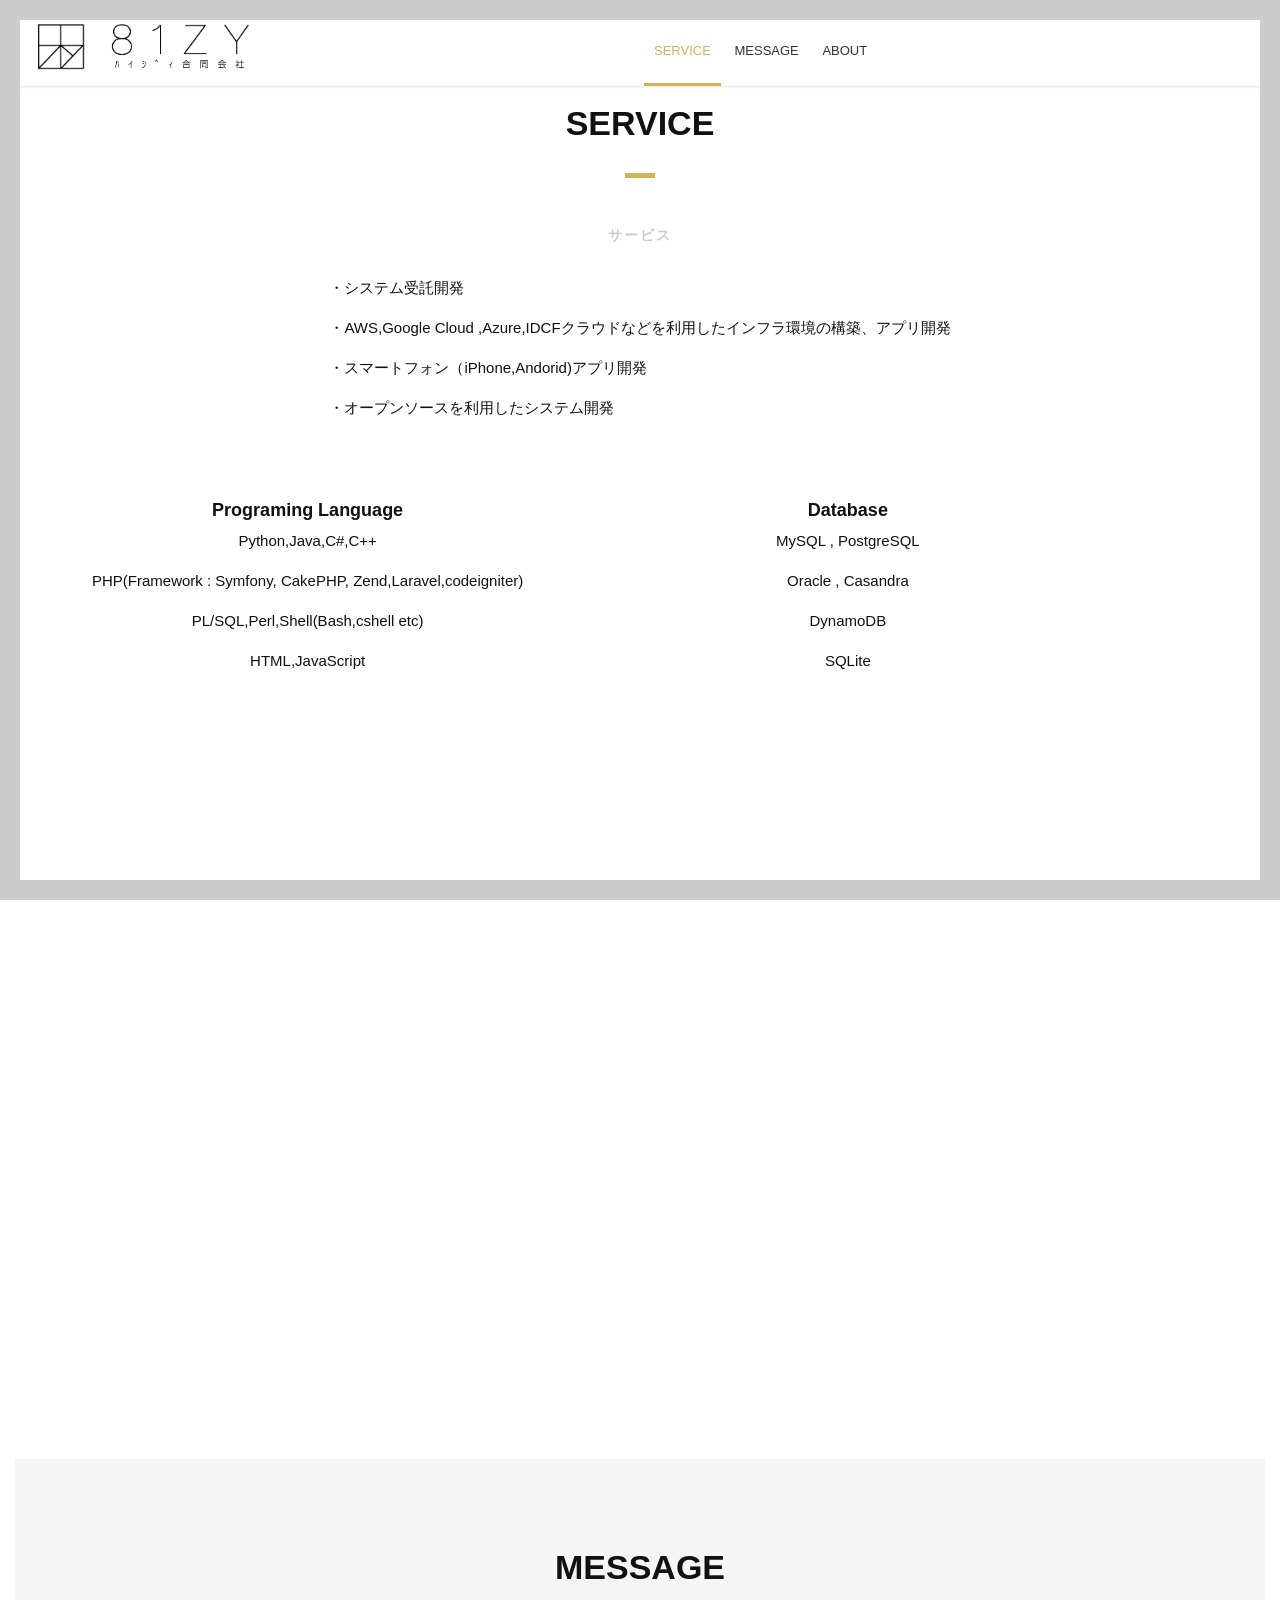
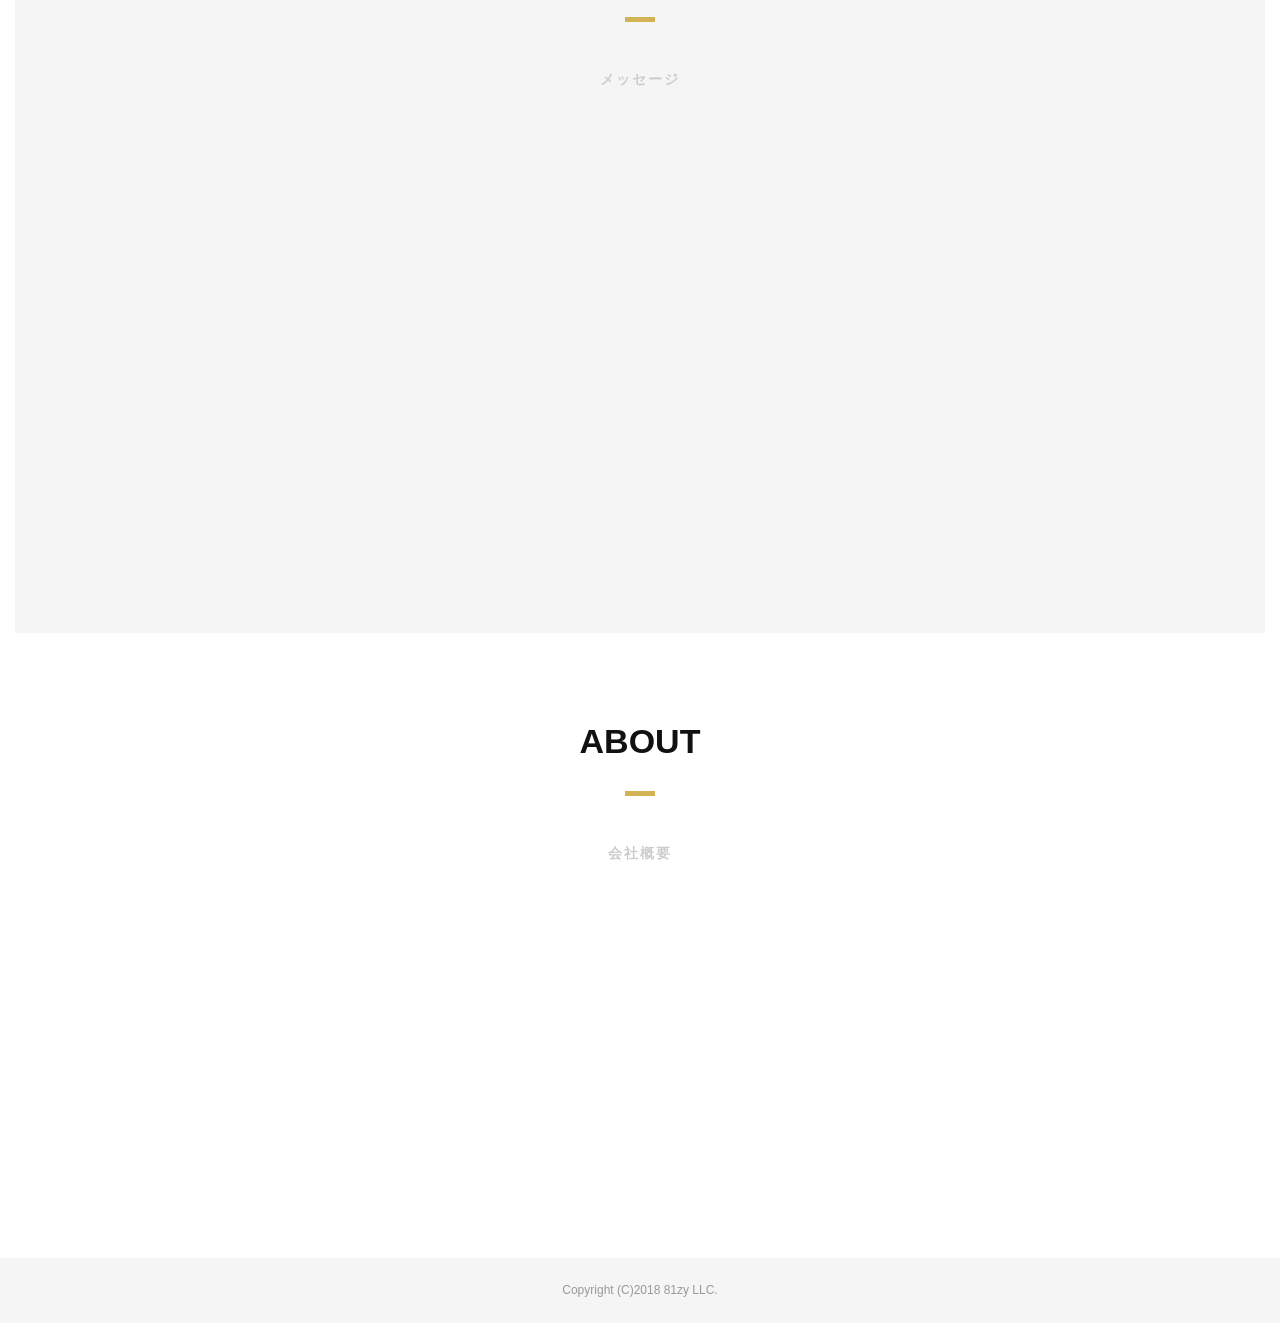
==== commit c1ec25b6: "Update index.html" ====
--- a/index.html
+++ b/index.html
@@ -155,9 +155,11 @@
               <!--Icon Block Description-->
               <div class="icon-block-description">
                 <h4>Cloud(infra)</h4>
-                <p>Amazon AWS (Lamda,SES,RDS,EC2,API Gateway,ALB/ELB,SQS,S3,Route53,CloudFront,CloudWatch,Elastic Beanstalk,ElastiCache)</p>
+                <p>Amazon AWS (Lamda / SES / RDS / EC2 / API Gateway / ALB/ELB / SQS / S3 / Route53 / CloudFront / CloudWatch / Elastic Beanstalk / ElastiCache / CDK V2 / AppFlow / Lambda / Cognito)</p>
                 <p>Google Cloud</p>
-                <p>Ms Azure</p>
+                <p>Ms Azure(Azure
+Terraform (IaC) /Application Gateway / Container Apps / Container Registry / PostgreSQL / Storage Accounts / Event Hubs / Azure Monitor / Managed Grafana / Load Balancer / Managed Redis / VPN Gateway /RabbitMQ / Azure OpenAI / Elastic Cloud / Key Vault / Azure AI Hub / Logic Apps / Managed Identity
+)</p>
                 <p>IDCF Cloud</p>
               </div>
             </div>
@@ -280,4 +282,4 @@
   <script src="./files/lightbox.min.js"></script>
   <script src="./files/site.js"></script>
 
-<a id="scrollUp" href="https://81zy.co.jp/#top" style="display: none; position: fixed; z-index: 2147483647;"></a></body></html>+<a id="scrollUp" href="https://81zy.co.jp/#top" style="display: none; position: fixed; z-index: 2147483647;"></a></body></html>
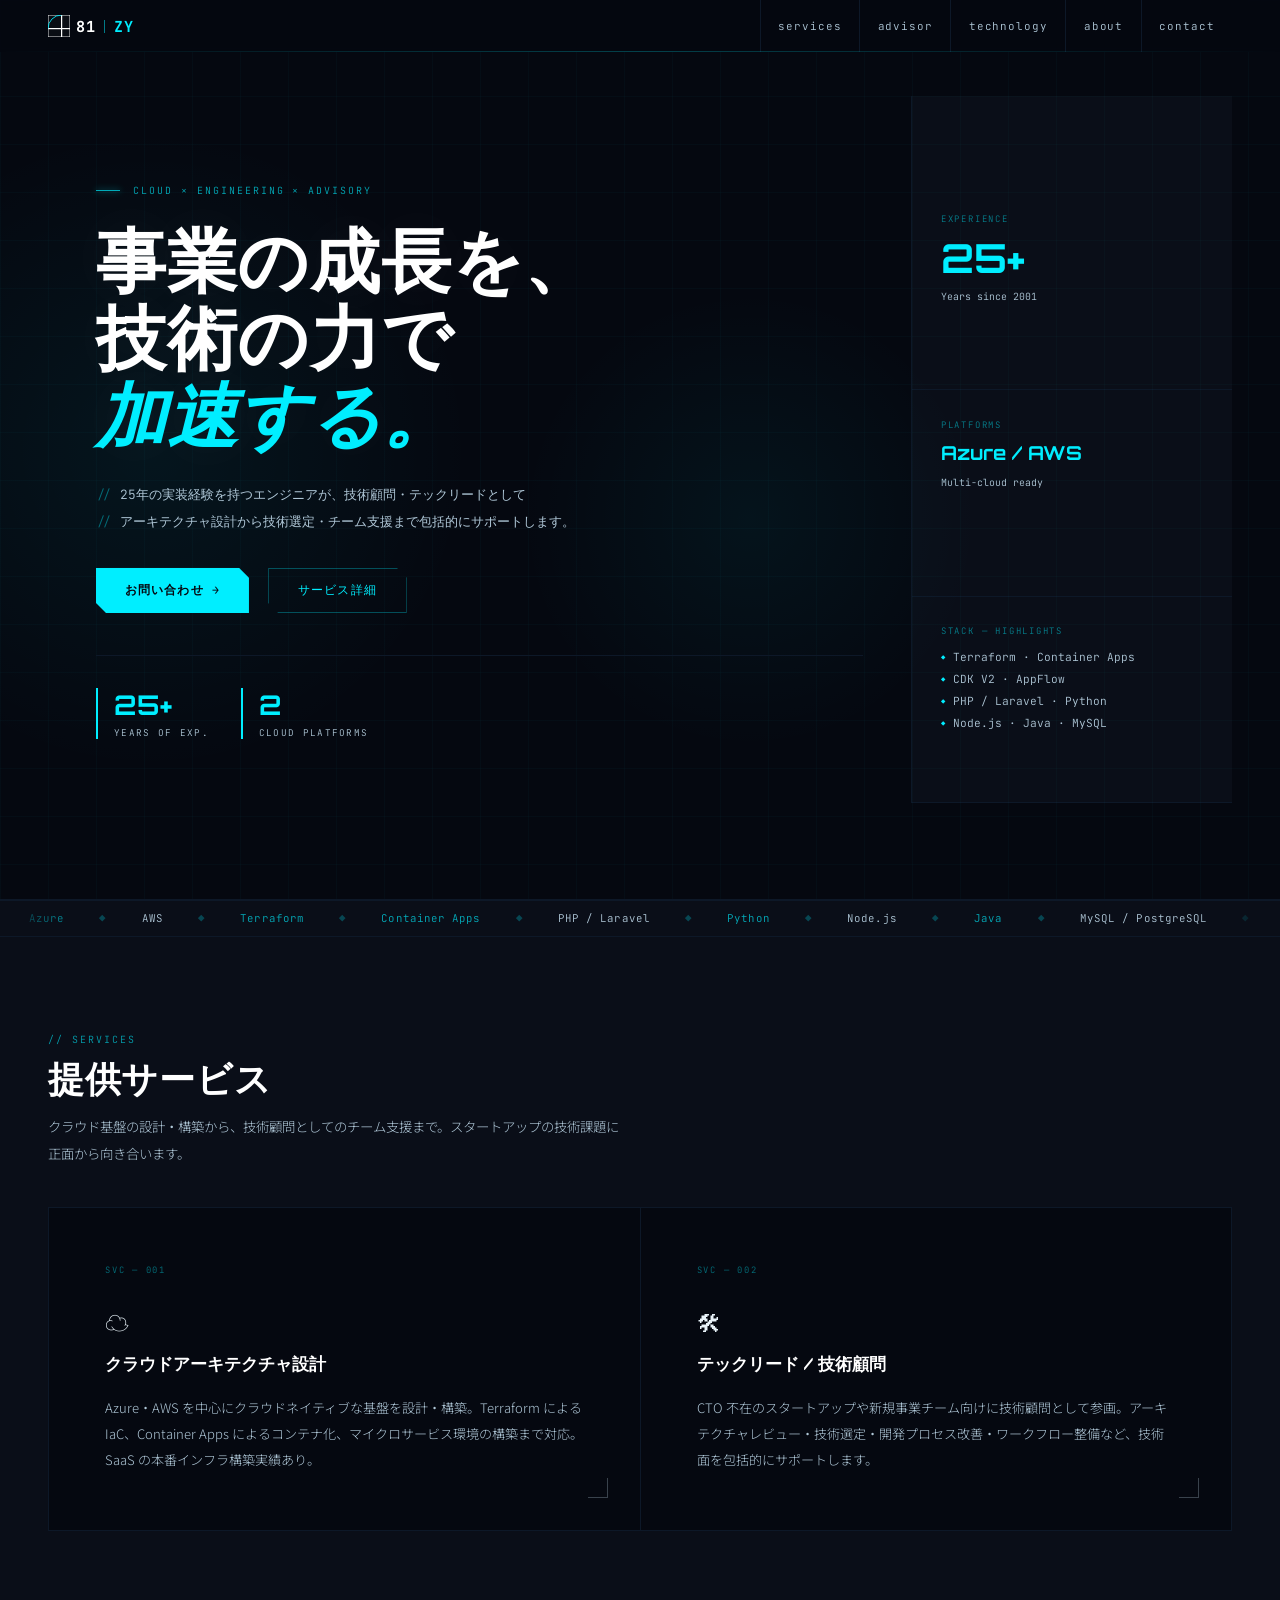
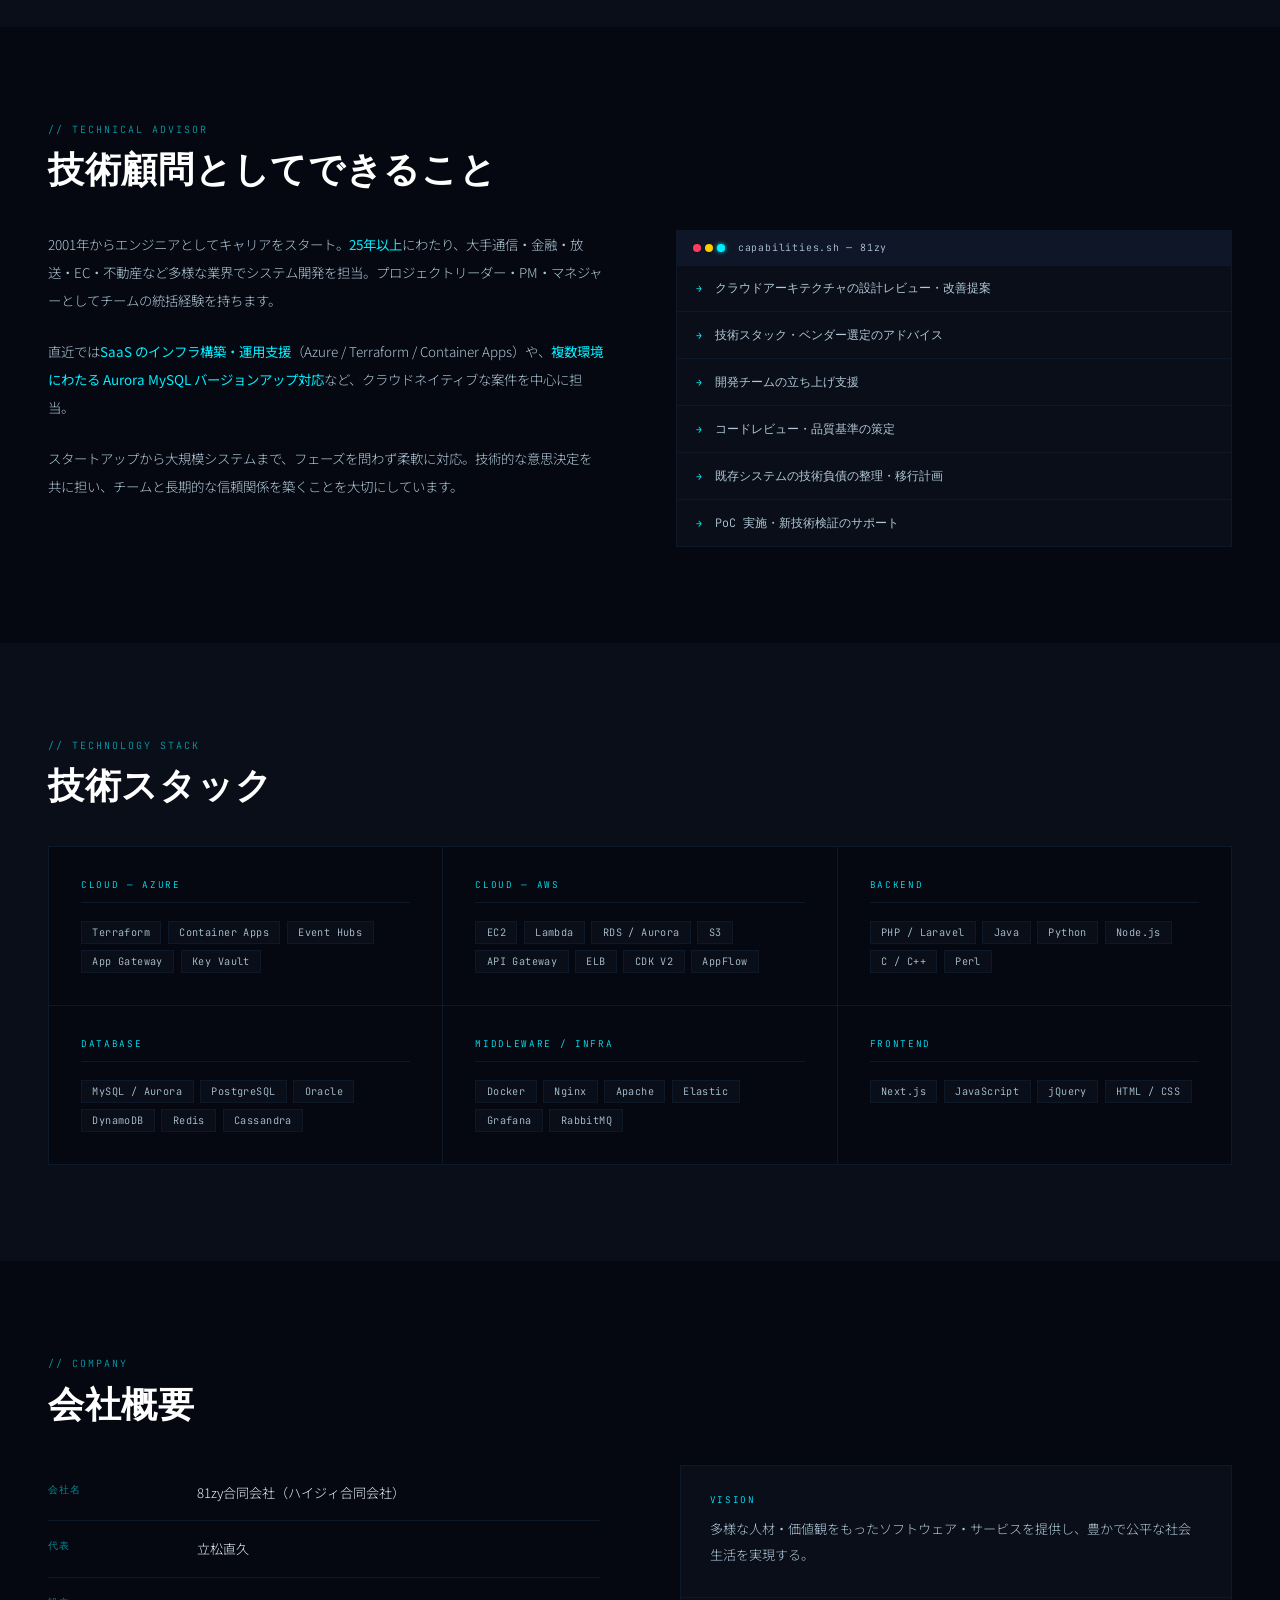
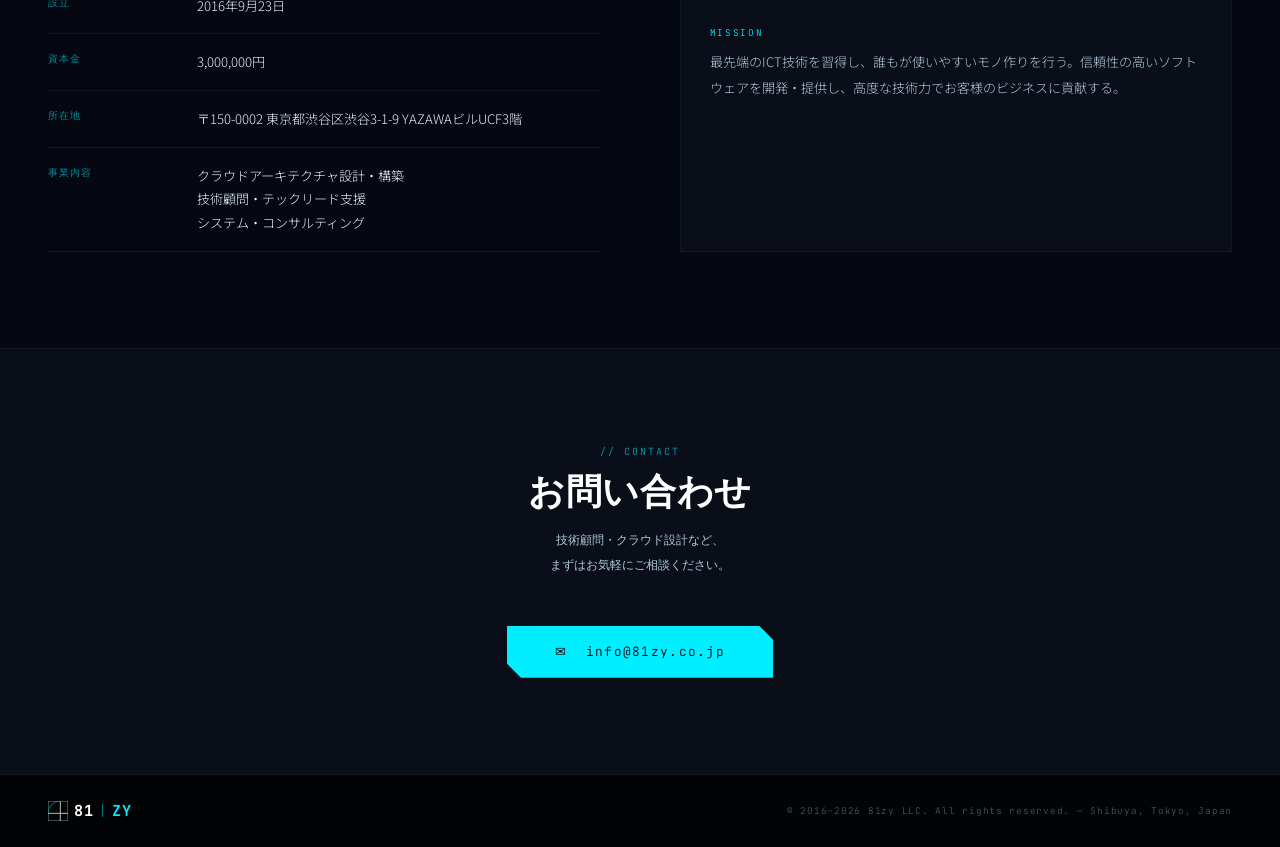
==== commit 1fbfa161: "Update index.html" ====
--- a/index.html
+++ b/index.html
@@ -1,285 +1,656 @@
 <!DOCTYPE html>
-<!-- saved from url=(0019)https://81zy.co.jp/ -->
-<html><head lang="ja"><meta http-equiv="Content-Type" content="text/html; charset=UTF-8">
-  
-  <!--Page Title-->
-  <title>81zy.LLC, |  ハイジィ合同会社</title>
-  <!--Meta Keywords and Description-->
-  <meta name="keywords" content="">
-  <meta name="description" content="">
-  <meta name="viewport" content="width=device-width, initial-scale=1.0, user-scalable=no">
-  <!--Favicon-->
-  <link rel="shortcut icon" href="https://81zy.co.jp/images/favicon.ico" title="Favicon">
-  <!-- Main CSS Files -->
-  <link rel="stylesheet" href="./files/style.css">
-  <!-- Namari Color CSS -->
-  <link rel="stylesheet" href="./files/namari-color.css">
-  <!--Icon Fonts - Font Awesome Icons-->
-  <link rel="stylesheet" href="https://cdnjs.cloudflare.com/ajax/libs/font-awesome/7.0.1/css/all.min.css" integrity="sha512-2SwdPD6INVrV/lHTZbO2nodKhrnDdJK9/kg2XD1r9uGqPo1cUbujc+IYdlYdEErWNu69gVcYgdxlmVmzTWnetw==" crossorigin="anonymous" referrerpolicy="no-referrer" />    
-  <!-- Animate CSS-->
-  <link href="./files/animate.css" rel="stylesheet" type="text/css">
-  <!--Google Webfonts-->
-  <link href="./files/css" rel="stylesheet" type="text/css"> </head>
-<body cz-shortcut-listen="true" style="overflow-y: visible;">
-  <!-- Preloader -->
-  <div id="preloader" style="display: none;">
-    <div id="status" class="la-ball-triangle-path" style="display: none;">
-      <div></div>
-      <div></div>
-      <div></div>
+<html lang="ja">
+<head>
+<meta charset="UTF-8">
+<meta name="viewport" content="width=device-width, initial-scale=1.0">
+<title>81zy LLC. | ハイジィ合同会社</title>
+<link rel="preconnect" href="https://fonts.googleapis.com">
+<link rel="preconnect" href="https://fonts.gstatic.com" crossorigin>
+<link href="https://fonts.googleapis.com/css2?family=JetBrains+Mono:ital,wght@0,300;0,400;0,700;1,400&family=Bebas+Neue&family=Noto+Sans+JP:wght@300;400&family=Orbitron:wght@400;700;900&display=swap" rel="stylesheet">
+<style>
+*, *::before, *::after { box-sizing: border-box; margin: 0; padding: 0; }
+:root {
+  --bg:       #050810;
+  --s1:       #0a0e18;
+  --s2:       #0f1628;
+  --s3:       #141c32;
+  --c:        #00eeff;   /* cyan  */
+  --p:        #00eeff;   /* accent */
+  --w:        #ffffff;
+  --text:     #e8f2f8;
+  --dim:      #b0c8d8;
+  --line:     #0d1828;
+  --cg: rgba(0,238,255,.18);
+  --pg: rgba(0,238,255,.10);
+}
+html { scroll-behavior: smooth; }
+body {
+  background: var(--bg);
+  color: var(--text);
+  font-family: 'Noto Sans JP', sans-serif;
+  font-weight: 300;
+  overflow-x: hidden;
+}
+/* grain removed */
+
+/* ─── NAV ─── */
+nav {
+  position:fixed; top:0; left:0; right:0; z-index:200;
+  height:52px;
+  display:flex; align-items:center; justify-content:space-between;
+  padding:0 3rem;
+  background:rgba(5,8,16,.95);
+  backdrop-filter:blur(16px);
+}
+nav::after {
+  content:''; position:absolute; bottom:0; left:0; right:0; height:1px;
+  background:linear-gradient(90deg,transparent 0%,var(--c) 50%,transparent 100%);
+  opacity:.25;
+}
+.logo {
+  font-family:'JetBrains Mono',monospace; font-size:.95rem;
+  letter-spacing:.08em; color:#fff; text-decoration:none;
+  display:flex; align-items:center; gap:.35rem;
+}
+.logo-mark {
+  width:22px; height:22px; flex-shrink:0;
+  transition:opacity .2s;
+}
+.logo:hover .logo-mark { opacity:.8; }
+
+nav ul { list-style:none; display:flex; }
+nav ul li a {
+  display:block; padding:0 1.1rem; line-height:52px;
+  font-family:'JetBrains Mono',monospace; font-size:.68rem;
+  letter-spacing:.08em; color:var(--dim); text-decoration:none;
+  border-left:1px solid var(--line);
+  transition:color .2s, background .2s;
+}
+nav ul li a:hover { color:var(--c); background:rgba(0,238,255,.04); }
+
+/* ─── HERO ─── */
+.hero {
+  min-height:100vh;
+  display:grid; grid-template-columns:1fr 320px;
+  border-bottom:1px solid var(--line);
+  position:relative; z-index:1; overflow:hidden;
+}
+
+/* animated grid bg */
+.hero-grid {
+  position:absolute; inset:0; pointer-events:none;
+  background:
+    linear-gradient(rgba(0,238,255,.022) 1px,transparent 1px),
+    linear-gradient(90deg,rgba(0,238,255,.022) 1px,transparent 1px);
+  background-size:48px 48px;
+}
+/* glow blobs */
+.blob1 {
+  position:absolute; width:700px; height:700px;
+  left:-200px; top:50%; transform:translateY(-50%);
+  background:radial-gradient(circle,rgba(0,238,255,.06) 0%,transparent 65%);
+  pointer-events:none;
+}
+.blob2 {
+  position:absolute; width:500px; height:500px;
+  right:280px; top:30%;
+  background:radial-gradient(circle,rgba(0,238,255,.05) 0%,transparent 65%);
+  pointer-events:none;
+}
+
+.hero-left {
+  padding:5.5rem 3rem 4rem;
+  display:flex; flex-direction:column; justify-content:space-between;
+  border-right:1px solid var(--line);
+  position:relative;
+}
+
+.h-eyebrow {
+  font-family:'JetBrains Mono',monospace; font-size:.62rem;
+  letter-spacing:.2em; text-transform:uppercase;
+  color:var(--c); opacity:.7;
+  display:flex; align-items:center; gap:.8rem;
+  margin-bottom:1.5rem;
+}
+.h-eyebrow::before {
+  content:'';display:block;width:24px;height:1px;
+  background:var(--c); box-shadow:0 0 6px var(--c);
+}
+
+.hero h1 {
+  font-family:'Orbitron',monospace; font-weight:900;
+  font-size:clamp(2.4rem,5.5vw,5.5rem);
+  line-height:1.1; letter-spacing:.01em;
+  color:#fff;
+  text-shadow:0 0 60px rgba(255,255,255,.06);
+  max-width:660px;
+}
+.hero h1 .ch { color:var(--c); }
+.hero h1 .ph { color:var(--c); font-style:italic; }
+
+.hero-body {
+  margin-top:1.8rem;
+  font-family:'JetBrains Mono',monospace; font-size:.8rem; line-height:2.1;
+  color:var(--dim); max-width:520px;
+}
+.hero-body .slash { color:var(--c); opacity:.4; }
+
+.h-actions {
+  margin-top:2rem; display:flex; gap:1.2rem; flex-wrap:wrap;
+}
+.btn-a {
+  display:inline-flex; align-items:center; gap:.7rem;
+  font-family:'JetBrains Mono',monospace; font-size:.73rem; letter-spacing:.1em;
+  color:var(--bg); background:var(--c); padding:.85rem 1.8rem;
+  text-decoration:none; font-weight:700;
+  clip-path:polygon(0 0,calc(100% - 10px) 0,100% 10px,100% 100%,10px 100%,0 calc(100% - 10px));
+  box-shadow:0 0 24px rgba(0,238,255,.3);
+  transition:background .2s,box-shadow .2s;
+}
+.btn-a:hover { background:#fff; box-shadow:0 0 40px rgba(0,238,255,.5); }
+.btn-b {
+  display:inline-flex; align-items:center; gap:.7rem;
+  font-family:'JetBrains Mono',monospace; font-size:.73rem; letter-spacing:.1em;
+  color:var(--c); border:1px solid rgba(0,238,255,.3); padding:.85rem 1.8rem;
+  text-decoration:none;
+  clip-path:polygon(0 0,calc(100% - 10px) 0,100% 10px,100% 100%,10px 100%,0 calc(100% - 10px));
+  transition:all .2s;
+}
+.btn-b:hover { background:rgba(0,238,255,.08); border-color:var(--c); box-shadow:0 0 20px rgba(0,238,255,.2); }
+
+.h-stats {
+  display:flex; gap:2rem; margin-top:2.5rem;
+  padding-top:2rem; border-top:1px solid var(--line);
+}
+.hst { padding-left:1rem; border-left:2px solid; }
+.hst.c { border-color:var(--c); }
+.hst.p { border-color:var(--c); }
+.hst-n { font-family:'Orbitron',monospace; font-size:1.7rem; font-weight:700; }
+.hst.c .hst-n { color:var(--c); }
+.hst.p .hst-n { color:var(--c); }
+.hst-l { font-family:'JetBrains Mono',monospace; font-size:.58rem; letter-spacing:.14em; text-transform:uppercase; color:var(--dim); margin-top:.3rem; }
+
+/* HERO RIGHT PANEL */
+.hero-right {
+  display:flex; flex-direction:column;
+  padding-top:5.5rem;
+  background:var(--s1);
+}
+.hr-section {
+  padding:1.8rem;
+  border-bottom:1px solid var(--line);
+  flex:1; display:flex; flex-direction:column; gap:.8rem;
+}
+.hr-label {
+  font-family:'JetBrains Mono',monospace; font-size:.56rem;
+  letter-spacing:.2em; text-transform:uppercase; color:var(--c); opacity:.5;
+}
+.hr-val {
+  font-family:'Orbitron',monospace; font-size:2.5rem; font-weight:700;
+  color:var(--c); line-height:1;
+}
+.hr-sub { font-family:'JetBrains Mono',monospace; font-size:.62rem; color:var(--dim); }
+.hr-list { display:flex; flex-direction:column; gap:.5rem; }
+.hr-li {
+  font-family:'JetBrains Mono',monospace; font-size:.7rem;
+  color:var(--dim); display:flex; align-items:center; gap:.5rem;
+}
+.hr-li::before { content:'◆'; font-size:.45rem; color:var(--p); }
+
+/* ─── TICKER ─── */
+.ticker-wrap {
+  overflow:hidden; background:var(--s1);
+  border-top:1px solid var(--line); border-bottom:1px solid var(--line);
+  padding:.65rem 0; position:relative; z-index:1;
+}
+.ticker-inner { position:relative; overflow:hidden; }
+.ticker-inner::before,.ticker-inner::after {
+  content:''; position:absolute; top:0; bottom:0; width:80px; z-index:2;
+}
+.ticker-inner::before { left:0; background:linear-gradient(90deg,var(--s1),transparent); }
+.ticker-inner::after  { right:0; background:linear-gradient(-90deg,var(--s1),transparent); }
+.ticker-track {
+  display:flex; white-space:nowrap;
+  animation:tick 32s linear infinite;
+}
+.ticker-track span {
+  font-family:'JetBrains Mono',monospace; font-size:.67rem;
+  letter-spacing:.1em; color:var(--dim); padding:0 1.8rem;
+}
+.ticker-track span.hi { color:var(--c); opacity:.7; }
+.ticker-track span.s  { color:var(--c); opacity:.25; padding:0 .4rem; }
+@keyframes tick { from{transform:translateX(0)} to{transform:translateX(-50%)} }
+
+/* ─── SECTION BASE ─── */
+section { padding:6rem 3rem; position:relative; z-index:1; }
+.s-kick {
+  font-family:'JetBrains Mono',monospace; font-size:.62rem;
+  letter-spacing:.2em; text-transform:uppercase; color:var(--c); opacity:.65;
+  margin-bottom:.7rem;
+}
+.s-kick::before { content:'// '; }
+.s-title {
+  font-family:'Orbitron',monospace; font-weight:700;
+  font-size:clamp(1.6rem,2.8vw,2.6rem);
+  color:#fff; letter-spacing:.02em; line-height:1.2;
+}
+
+/* ─── SERVICES ─── */
+.services { background:var(--s1); }
+.svc-lead { max-width:580px; font-size:.84rem; line-height:2; color:var(--dim); margin-top:.8rem; }
+.svc-grid {
+  display:grid; grid-template-columns:1fr 1fr;
+  gap:1px; background:var(--line); margin-top:2.5rem;
+  border:1px solid var(--line);
+}
+.svc {
+  background:var(--bg); padding:3.5rem; position:relative; overflow:hidden;
+  transition:background .3s;
+}
+.svc:hover { background:var(--s2); }
+/* top line animation */
+.svc::before {
+  content:''; position:absolute; top:0; left:0; right:0; height:2px;
+  background:linear-gradient(90deg,var(--c),var(--p));
+  transform:scaleX(0); transform-origin:left; transition:transform .45s ease;
+}
+.svc:hover::before { transform:scaleX(1); }
+/* corner bracket */
+.svc::after {
+  content:''; position:absolute; bottom:2rem; right:2rem;
+  width:20px; height:20px;
+  border-right:1px solid var(--dim); border-bottom:1px solid var(--dim);
+  opacity:.3; transition:opacity .3s;
+}
+.svc:hover::after { opacity:.7; border-color:var(--c); }
+.svc-id {
+  font-family:'JetBrains Mono',monospace; font-size:.55rem; letter-spacing:.2em;
+  color:var(--c); opacity:.45; margin-bottom:1.8rem;
+}
+.svc-icon { font-size:1.5rem; margin-bottom:.8rem; }
+.svc h3 {
+  font-family:'Orbitron',monospace; font-size:1.05rem; font-weight:700;
+  color:#fff; line-height:1.4; margin-bottom:1.2rem;
+}
+.svc p { font-size:.82rem; line-height:2; color:var(--dim); }
+
+/* ─── ADVISOR ─── */
+.advisor { }
+.adv-wrap {
+  display:grid; grid-template-columns:1fr 1fr;
+  gap:4.5rem; margin-top:2.5rem;
+}
+.adv-bio p { font-size:.84rem; line-height:2.1; color:var(--dim); margin-bottom:1.4rem; }
+.adv-bio strong { color:var(--c); font-weight:400; }
+
+/* fake terminal */
+.adv-term { border:1px solid var(--line); background:var(--s1); }
+.term-bar {
+  display:flex; align-items:center; gap:.8rem;
+  padding:.65rem 1rem; border-bottom:1px solid var(--line);
+  background:var(--s2);
+}
+.tdots { display:flex; gap:4px; }
+.td { width:8px; height:8px; border-radius:50%; }
+.td.r { background:#ff3b5c; }
+.td.y { background:#ffcc00; }
+.td.g { color:var(--c); background:var(--c); box-shadow:0 0 4px var(--c); }
+.tb-title { font-family:'JetBrains Mono',monospace; font-size:.62rem; color:var(--dim); letter-spacing:.08em; }
+.term-row {
+  display:flex; gap:.8rem; align-items:baseline;
+  padding:.85rem 1.2rem; border-bottom:1px solid var(--line);
+  font-family:'JetBrains Mono',monospace; font-size:.73rem; line-height:1.6;
+  color:var(--dim); transition:background .15s, color .15s;
+}
+.term-row:last-child { border-bottom:none; }
+.term-row:hover { background:rgba(0,238,255,.04); color:var(--text); }
+.tr-arr { color:var(--c); font-size:.62rem; flex-shrink:0; }
+
+/* ─── TECH ─── */
+.tech { background:var(--s1); }
+.tech-grid {
+  display:grid; grid-template-columns:repeat(3,1fr);
+  gap:1px; background:var(--line); margin-top:2.5rem;
+  border:1px solid var(--line);
+}
+.tb {
+  background:var(--bg); padding:2rem;
+  transition:background .2s;
+}
+.tb:hover { background:var(--s2); }
+.tb-head {
+  font-family:'JetBrains Mono',monospace; font-size:.58rem;
+  letter-spacing:.18em; text-transform:uppercase; color:var(--c);
+  margin-bottom:1.1rem; padding-bottom:.7rem; border-bottom:1px solid var(--line);
+}
+.tags { display:flex; flex-wrap:wrap; gap:.4rem; }
+.tag {
+  font-family:'JetBrains Mono',monospace; font-size:.64rem; letter-spacing:.04em;
+  padding:.25rem .65rem; background:var(--s1); border:1px solid var(--line);
+  color:var(--dim); transition:all .18s;
+}
+.tag:hover { border-color:var(--c); color:var(--c); box-shadow:0 0 8px rgba(0,238,255,.15); }
+
+/* ─── COMPANY ─── */
+.co-wrap {
+  display:grid; grid-template-columns:1fr 1fr;
+  gap:5rem; margin-top:2.5rem;
+}
+.co-tbl { width:100%; border-collapse:collapse; }
+.co-tbl tr { border-bottom:1px solid var(--line); }
+.co-tbl td { padding:1rem 0; font-size:.82rem; line-height:1.8; vertical-align:top; }
+.co-tbl td:first-child {
+  font-family:'JetBrains Mono',monospace; font-size:.6rem;
+  letter-spacing:.12em; text-transform:uppercase;
+  color:var(--c); opacity:.55; width:27%; padding-right:1.2rem;
+}
+.v-box { border:1px solid var(--line); background:var(--s1); }
+.v-block { padding:1.8rem; border-bottom:1px solid var(--line); }
+.v-block:last-child { border-bottom:none; }
+.v-lbl {
+  font-family:'JetBrains Mono',monospace; font-size:.58rem;
+  letter-spacing:.18em; text-transform:uppercase; color:var(--c);
+  margin-bottom:.6rem;
+}
+.v-block p { font-size:.82rem; line-height:2; color:var(--dim); }
+
+/* ─── CONTACT ─── */
+.contact {
+  background:var(--s1); text-align:center;
+  border-top:1px solid var(--line);
+}
+.contact .s-title { color:#fff; }
+.ct-sub {
+  font-family:'JetBrains Mono',monospace; font-size:.78rem; line-height:2;
+  color:var(--dim); margin-top:1rem;
+}
+.ct-btn {
+  display:inline-flex; align-items:center; gap:1rem;
+  font-family:'JetBrains Mono',monospace; font-size:.8rem; letter-spacing:.1em;
+  color:var(--bg);
+  background:linear-gradient(90deg,var(--c),var(--p));
+  padding:1.1rem 3rem; text-decoration:none; margin-top:3rem;
+  clip-path:polygon(0 0,calc(100% - 14px) 0,100% 14px,100% 100%,14px 100%,0 calc(100% - 14px));
+  box-shadow:0 0 30px rgba(0,238,255,.2);
+  transition:opacity .2s, box-shadow .2s;
+}
+.ct-btn:hover { opacity:.88; box-shadow:0 0 50px rgba(0,238,255,.4); }
+
+/* ─── FOOTER ─── */
+footer {
+  background:#020305; padding:1.6rem 3rem;
+  display:flex; justify-content:space-between; align-items:center;
+  border-top:1px solid var(--line); position:relative; z-index:1;
+}
+footer .logo { font-size:1rem; letter-spacing:.08em; }
+footer p { font-family:'JetBrains Mono',monospace; font-size:.58rem; color:var(--dim); letter-spacing:.08em; opacity:.4; }
+
+/* ─── REVEAL ─── */
+.up { opacity:1; transform:translateY(0); transition:opacity .6s ease,transform .6s ease; }
+.up.in { opacity:1; transform:none; }
+
+/* ─── FOOTER LOGO MARK ─── */
+.footer-logo-mark {
+  width:20px; height:20px;
+  opacity:.65;
+}
+
+/* ─── HAMBURGER ─── */
+.hamburger {
+  display:none;
+  flex-direction:column; justify-content:center; gap:5px;
+  width:36px; height:36px; cursor:pointer;
+  background:none; border:none; padding:4px;
+}
+.hamburger span {
+  display:block; width:100%; height:2px;
+  background:var(--text);
+  transition:all .3s;
+}
+.hamburger.open span:nth-child(1) { transform:translateY(7px) rotate(45deg); }
+.hamburger.open span:nth-child(2) { opacity:0; }
+.hamburger.open span:nth-child(3) { transform:translateY(-7px) rotate(-45deg); }
+
+/* モバイルドロワー */
+.mobile-menu {
+  display:none;
+  position:fixed; top:52px; left:0; right:0; z-index:199;
+  background:rgba(5,8,16,.98);
+  border-bottom:1px solid var(--line);
+  backdrop-filter:blur(16px);
+  flex-direction:column;
+}
+.mobile-menu.open { display:flex; }
+.mobile-menu a {
+  display:block; padding:1rem 1.5rem;
+  font-family:'JetBrains Mono',monospace; font-size:.82rem;
+  letter-spacing:.1em; color:var(--dim); text-decoration:none;
+  border-bottom:1px solid var(--line);
+  transition:color .2s, background .2s;
+}
+.mobile-menu a:hover { color:var(--c); background:rgba(0,238,255,.04); }
+
+@media(max-width:900px){
+  nav ul { display:none; }
+  nav { padding:0 1.5rem; }
+  .hamburger { display:flex; }
+  .hero { grid-template-columns:1fr; }
+  .hero-right { display:none; }
+  .hero-left { padding:5rem 1.5rem 3rem; }
+  section { padding:5rem 1.5rem; }
+  .svc-grid,.adv-wrap,.tech-grid,.co-wrap { grid-template-columns:1fr; gap:1px; }
+}
+</style>
+</head>
+<body>
+
+<nav>
+  <a href="#" class="logo">
+    <svg class="logo-mark" viewBox="0 0 500 500" xmlns="http://www.w3.org/2000/svg">
+      <rect width="500" height="500" fill="#0a0d14"/>
+      <rect x="0" y="0" width="500" height="500" fill="none" stroke="#ffffff" stroke-width="20"/>
+      <line x1="309" y1="0" x2="309" y2="500" stroke="#ffffff" stroke-width="28"/>
+      <line x1="0" y1="309" x2="500" y2="309" stroke="#ffffff" stroke-width="28"/>
+      <path d="M 309 0 A 309 309 0 0 0 0 309" fill="none" stroke="#00eeff" stroke-width="22" opacity=".9"/>
+    </svg>
+    <span style="font-family:'JetBrains Mono',monospace; font-size:.95rem; font-weight:700; letter-spacing:.06em; color:#fff;">81</span>
+    <span style="display:inline-block; width:1px; height:13px; background:#00eeff; opacity:.5; margin:0 3px;"></span>
+    <span style="font-family:'JetBrains Mono',monospace; font-size:.95rem; font-weight:700; letter-spacing:.06em; color:#00eeff;">ZY</span>
+  </a>
+  <ul>
+    <li><a href="#services">services</a></li>
+    <li><a href="#advisor">advisor</a></li>
+    <li><a href="#tech">technology</a></li>
+    <li><a href="#about">about</a></li>
+    <li><a href="#contact">contact</a></li>
+  </ul>
+  <button class="hamburger" id="hamburger" aria-label="メニュー">
+    <span></span><span></span><span></span>
+  </button>
+</nav>
+
+<!-- モバイルメニュー -->
+<div class="mobile-menu" id="mobile-menu">
+  <a href="#services" onclick="closeMobile()">services</a>
+  <a href="#advisor" onclick="closeMobile()">advisor</a>
+  <a href="#tech" onclick="closeMobile()">technology</a>
+  <a href="#about" onclick="closeMobile()">about</a>
+  <a href="#contact" onclick="closeMobile()">contact</a>
+</div>
+
+<section class="hero">
+  <div class="hero-grid"></div>
+  <div class="blob1"></div>
+  <div class="blob2"></div>
+
+  <div class="hero-left">
+    <div>
+      <div class="h-eyebrow">Cloud × Engineering × Advisory</div>
+      <h1 class="up">
+        事業の成長を、<br>
+        技術の力で<br>
+        <span class="ph">加速する。</span>
+      </h1>
+      <p class="hero-body up">
+        <span class="slash">// </span>25年の実装経験を持つエンジニアが、技術顧問・テックリードとして<br>
+        <span class="slash">// </span>アーキテクチャ設計から技術選定・チーム支援まで包括的にサポートします。
+      </p>
+      <div class="h-actions up">
+        <a href="#contact" class="btn-a">お問い合わせ →</a>
+        <a href="#services" class="btn-b">サービス詳細</a>
+      </div>
+    </div>
+    <div class="h-stats">
+      <div class="hst c"><div class="hst-n">25+</div><div class="hst-l">Years of Exp.</div></div>
+      <div class="hst p"><div class="hst-n">2</div><div class="hst-l">Cloud Platforms</div></div>
     </div>
   </div>
-  <!--End of Preloader-->
-  <div class="page-border" data-wow-duration="0.7s" data-wow-delay="0.2s">
-    <div class="top-border wow fadeInDown  animated" style="visibility: visible; animation-name: fadeInDown;"></div>
-    <div class="right-border wow fadeInRight  animated" style="visibility: visible; animation-name: fadeInRight;"></div>
-    <div class="bottom-border wow fadeInUp  animated" style="visibility: visible; animation-name: fadeInUp;"></div>
-    <div class="left-border wow fadeInLeft  animated" style="visibility: visible; animation-name: fadeInLeft;"></div>
+
+  <div class="hero-right">
+    <div class="hr-section">
+      <div class="hr-label">Experience</div>
+      <div class="hr-val">25+</div>
+      <div class="hr-sub">Years since 2001</div>
+    </div>
+    <div class="hr-section">
+      <div class="hr-label">Platforms</div>
+      <div class="hr-val" style="font-size:1.2rem;color:var(--c);">Azure / AWS</div>
+      <div class="hr-sub">Multi-cloud ready</div>
+    </div>
+    <div class="hr-section">
+      <div class="hr-label">Stack — Highlights</div>
+      <div class="hr-list">
+        <div class="hr-li">Terraform · Container Apps</div>
+        <div class="hr-li">CDK V2 · AppFlow</div>
+        <div class="hr-li">PHP / Laravel · Python</div>
+        <div class="hr-li">Node.js · Java · MySQL</div>
+      </div>
+    </div>
   </div>
-  <div id="wrapper">
-    <header id="banner" class="scrollto clearfix" data-enllax-ratio=".5" tabindex="-1" style="background-position: center -8px;">
-      <div id="header" class="nav-collapse  sticky fadeIn animated nav-solid fadeInDown" style="position: fixed; z-index: 9999;">
-        <div class="row clearfix">
-          <div class="col-1">
-            <!--Logo-->
-            <div id="logo">
-              <!--Logo that is shown on the banner--><img src="./files/logo.png" id="banner-logo" alt="Landing Page">
-              <!--End of Banner Logo-->
-              <!--The Logo that is shown on the sticky Navigation Bar--><img src="./files/logo-2.png" id="navigation-logo" alt="Landing Page">
-              <!--End of Navigation Logo-->
-            </div>
-            <!--End of Logo-->
-            <!--Main Navigation-->
-            <nav id="nav-main">
-              <ul>
-                <li> <a href="https://81zy.co.jp/#service" class="active">Service</a> </li>
-                <li> <a href="https://81zy.co.jp/#message">Message</a> </li>
-                <li> <a href="https://81zy.co.jp/#about">About</a> </li>
-              </ul>
-            </nav>
-            <!--End of Main Navigation-->
-            <div id="nav-trigger"><span></span></div>
-            <nav id="nav-mobile">
-              <ul>
-                <li> <a href="https://81zy.co.jp/#service" class="active">Service</a> </li>
-                <li> <a href="https://81zy.co.jp/#message">Message</a> </li>
-                <li> <a href="https://81zy.co.jp/#about">About</a> </li>
-              </ul>
-            </nav>
-          </div>
-        </div>
-      </div>
-      <!--End of Header-->
-
-      <!--End of Row-->
-    </header>
-    <!--Main Content Area-->
-    <main id="content">
-      <!--Introduction-->
-      <!--Service-->
-      <section id="service" class="text-center scrollto clearfix " tabindex="-1">
-        <div class="row clearfix">
-          <div class="section-heading">
-            <h2 class="section-title">SERVICE</h2>
-            <h3>サービス</h3>
-          </div>
-          <div class="outer">
-            <div class="inner">
-              <p>・システム受託開発</p>
-              <p>・AWS,Google Cloud ,Azure,IDCFクラウドなどを利用したインフラ環境の構築、アプリ開発</p>
-              <p>・スマートフォン（iPhone,Andorid)アプリ開発</p>
-              <p>・オープンソースを利用したシステム開発</p>
-            </div>
-          </div>
-          <div class="col-9-10">
-            <!--Icon Block-->
-            <div class="col-2 icon-block icon-top wow fadeInUp" data-wow-delay="0.1s" style="visibility: visible; animation-delay: 0.1s; animation-name: fadeInUp;">
-              <!--Icon-->
-              <div class="icon"> <i class="fa fa-code fa-2x"></i> </div>
-              <!--Icon Block Description-->
-              <div class="icon-block-description">
-                <h4>Programing Language</h4>
-                <p>Python,Java,C#,C++</p>
-                <p>PHP(Framework : Symfony, CakePHP, Zend,Laravel,codeigniter)</p>
-                <p>PL/SQL,Perl,Shell(Bash,cshell etc)</p>
-                <p>HTML,JavaScript</p>
-              </div>
-            </div>
-            <!--End of Icon Block-->
-            <!--Icon Block-->
-            <div class="col-2 icon-block icon-top wow fadeInUp" data-wow-delay="0.3s" style="visibility: visible; animation-delay: 0.3s; animation-name: fadeInUp;">
-              <!--Icon-->
-              <div class="icon"> <i class="fa fa-database fa-2x"></i> </div>
-              <!--Icon Block Description-->
-              <div class="icon-block-description">
-                <h4>Database</h4>
-                <p>MySQL , PostgreSQL </p>
-                <p>Oracle , Casandra </p>
-                <p>DynamoDB </p>
-                <p>SQLite</p>
-              </div>
-            </div>
-            <!--End of Icon Block-->
-            <!--Icon Block-->
-            <div class="col-2 icon-block icon-top wow fadeInUp" data-wow-delay="0.5s" style="visibility: hidden; animation-delay: 0.5s; animation-name: none;">
-              <!--Icon-->
-              <div class="icon"> <i class="fa fa-plane fa-2x"></i> </div>
-              <!--Icon Block Description-->
-              <div class="icon-block-description">
-                <h4>OSS,package</h4>
-                <p>Eccube</p>
-                <p>WordPress</p>
-                <p>OpenPNE</p>
-                <p>Movabletype</p>
-              </div>
-            </div>
-            <!--End of Icon Block-->
-            <!--Icon Block-->
-            <div class="col-2 icon-block icon-top wow fadeInUp" data-wow-delay="0.5s" style="visibility: hidden; animation-delay: 0.5s; animation-name: none;">
-              <!--Icon-->
-              <div class="icon"> <i class="fa fa-rocket fa-2x"></i> </div>
-              <!--Icon Block Description-->
-              <div class="icon-block-description">
-                <h4>Middleware(Web/AP server)</h4>
-                <p>Nginx</p>
-                <p>Tomcat</p>
-                <p>Jetty</p>
-                <p>Apache</p>
-              </div>
-            </div>
-            <!--End of Icon Block-->
-            <!--Icon Block-->
-            <div class="col-2 icon-block icon-top wow fadeInUp" data-wow-delay="0.5s" style="visibility: hidden; animation-delay: 0.5s; animation-name: none;">
-              <!--Icon-->
-              <div class="icon"> <i class="fa fa-cloud fa-2x"></i> </div>
-              <!--Icon Block Description-->
-              <div class="icon-block-description">
-                <h4>Cloud(infra)</h4>
-                <p>Amazon AWS (Lamda / SES / RDS / EC2 / API Gateway / ALB/ELB / SQS / S3 / Route53 / CloudFront / CloudWatch / Elastic Beanstalk / ElastiCache / CDK V2 / AppFlow / Lambda / Cognito)</p>
-                <p>Google Cloud</p>
-                <p>Ms Azure(Azure
-Terraform (IaC) /Application Gateway / Container Apps / Container Registry / PostgreSQL / Storage Accounts / Event Hubs / Azure Monitor / Managed Grafana / Load Balancer / Managed Redis / VPN Gateway /RabbitMQ / Azure OpenAI / Elastic Cloud / Key Vault / Azure AI Hub / Logic Apps / Managed Identity
-)</p>
-                <p>IDCF Cloud</p>
-              </div>
-            </div>
-            <!--End of Icon Block-->
-            <!--Icon Block-->
-            <div class="col-2 icon-block icon-top wow fadeInUp" data-wow-delay="0.5s" style="visibility: hidden; animation-delay: 0.5s; animation-name: none;">
-              <!--Icon-->
-              <div class="icon"> <i class="fa fa-tablet fa-2x"></i> </div>
-              <!--Icon Block Description-->
-              <div class="icon-block-description">
-                <h4>Smart Phone Application</h4>
-                <p>iPhone</p>
-                <p>Android</p>
-              </div>
-            </div>
-            <!--End of Icon Block-->
-          </div>
-        </div>
-      </section>
-      <!--End of Service-->
-      <!--Pricing Tables-->
-      <section id="message" class="secondary-color text-center scrollto clearfix " tabindex="-1">
-        <div class="row clearfix">
-          <div class="section-heading">
-            <h2 class="section-title">MESSAGE</h2>
-            <h3>メッセージ</h3>
-          </div>
-          <!--Pricing Block-->
-          <div class="pricing-block col-2 wow fadeInUp" data-wow-delay="0.4s" style="visibility: hidden; animation-delay: 0.4s; animation-name: none;">
-            <div class="pricing-block-content">
-              <h3>Vision</h3>
-              <p class="pricing-sub">ビジョン</p>
-              <ul>
-                <li>多様な人材・価値観をもったソフトウェア・サービスを提供し、豊かで公平な社会生活を実現する。</li>
-              </ul>
-            </div>
-          </div>
-          <!--End Pricing Block-->
-          <!--Pricing Block-->
-          <div class="pricing-block featured col-2 wow fadeInUp" data-wow-delay="0.6s" style="visibility: hidden; animation-delay: 0.6s; animation-name: none;">
-            <div class="pricing-block-content">
-              <h3>Mission</h3>
-              <p class="pricing-sub">ミッション</p>
-              <ul>
-                <li>最先端のICT技術を習得し、誰もが使い易いモノ作りを行う。</li>
-                <li>信頼性の高いソフトウェアを開発・提供していく</li>
-                <li>高度な技術・開発力で信頼を獲得し、お客様のビジネスに貢献する</li>
-                <li>会社・仕事を通じて、社員の仕事力・人間力を向上させる。</li>
-                <li>収益を社員・社会へ還元し、新たな収益を生み出す仕組みを構築する。</li>
-              </ul>
-            </div>
-          </div>
-          <!--End Pricing Block-->
-        </div>
-      </section>
-      <!--End of Pricing Tables-->
-      <!--Pricing Tables-->
-      <section id="about" class="text-center scrollto clearfix " tabindex="-1">
-        <div class="row clearfix">
-          <div class="section-heading">
-            <h2 class="section-title">ABOUT</h2>
-            <h3>会社概要</h3>
-          </div>
-          <div class="col-1 wow fadeInUp" data-wow-delay="0.4s" style="visibility: hidden; animation-delay: 0.4s; animation-name: none;">
-            <div class="outer">
-              <table class="inner">
-                <tbody>
-                  <tr class="row-1">
-                    <td class="column-1">会社名</td>
-                    <td class="column-2">81zy合同会社（ハイジィ合同会社）</td>
-                  </tr>
-                  <tr class="row-2">
-                    <td class="column-1">所在地</td>
-                    <td class="column-2">〒150-0002<br> 東京都渋谷区渋谷3-1-9YAZAWAビルUCF3階</td>
-                  </tr>
-                  <tr class="row-3">
-                    <td class="column-1">設立</td>
-                    <td class="column-2">2016年9月23日</td>
-                  </tr>
-                  <tr class="row-4">
-                    <td class="column-1">資本金</td>
-                    <td class="column-2">3,000,000円</td>
-                  </tr>
-                  <tr class="row-5">
-                    <td class="column-1">代表</td>
-                    <td class="column-2">立松直久</td>
-                  </tr>
-                  <tr class="row-6">
-                    <td class="column-1">事業概要</td>
-                    <td class="column-2">・システム・コンサルティング<br> ・システム開発（オープン系、スマートフォンアプリ）<br> ・システム運用保守</td>
-                  </tr>
-
-                </tbody>
-              </table>
-            </div>
-          </div>
-        </div>
-  </section></main></div>
-  
-  <!--End of Pricing Tables-->
-  
-  <!--End Main Content Area-->
-  <!--Footer-->
-  <footer id="landing-footer" class="clearfix">
-      <p id="copyright" class="col-1 text-center">Copyright (C)2018 81zy LLC.</p>
-  </footer>
-  <!--End of Footer-->
-  
-  <!-- Include JavaScript resources -->
-  <script src="./files/jquery.1.8.3.min.js"></script>
-  <script src="./files/wow.min.js"></script>
-  <script src="./files/featherlight.min.js"></script>
-  <script src="./files/featherlight.gallery.min.js"></script>
-  <script src="./files/jquery.enllax.min.js"></script>
-  <script src="./files/jquery.scrollUp.min.js"></script>
-  <script src="./files/jquery.easing.min.js"></script>
-  <script src="./files/jquery.stickyNavbar.min.js"></script>
-  <script src="./files/jquery.waypoints.min.js"></script>
-  <script src="./files/images-loaded.min.js"></script>
-  <script src="./files/lightbox.min.js"></script>
-  <script src="./files/site.js"></script>
-
-<a id="scrollUp" href="https://81zy.co.jp/#top" style="display: none; position: fixed; z-index: 2147483647;"></a></body></html>
+</section>
+
+<div class="ticker-wrap"><div class="ticker-inner">
+  <div class="ticker-track">
+    <span class="hi">Azure</span><span class="s">◆</span><span>AWS</span><span class="s">◆</span>
+    <span class="hi">Terraform</span><span class="s">◆</span>
+    <span class="hi">Container Apps</span><span class="s">◆</span><span>PHP / Laravel</span><span class="s">◆</span>
+    <span class="hi">Python</span><span class="s">◆</span><span>Node.js</span><span class="s">◆</span>
+    <span class="hi">Java</span><span class="s">◆</span><span>MySQL / PostgreSQL</span><span class="s">◆</span>
+    <span class="hi">Azure</span><span class="s">◆</span><span>AWS</span><span class="s">◆</span>
+    <span class="hi">Terraform</span><span class="s">◆</span>
+    <span class="hi">Container Apps</span><span class="s">◆</span><span>PHP / Laravel</span><span class="s">◆</span>
+    <span class="hi">Python</span><span class="s">◆</span><span>Node.js</span><span class="s">◆</span>
+    <span class="hi">Java</span><span class="s">◆</span><span>MySQL / PostgreSQL</span><span class="s">◆</span>
+  </div>
+</div></div>
+
+<section id="services" class="services">
+  <div class="s-kick">Services</div>
+  <h2 class="s-title up">提供サービス</h2>
+  <p class="svc-lead up">クラウド基盤の設計・構築から、技術顧問としてのチーム支援まで。スタートアップの技術課題に正面から向き合います。</p>
+  <div class="svc-grid">
+    <div class="svc up"><div class="svc-id">SVC — 001</div><div class="svc-icon">☁️</div><h3>クラウドアーキテクチャ設計</h3><p>Azure・AWS を中心にクラウドネイティブな基盤を設計・構築。Terraform による IaC、Container Apps によるコンテナ化、マイクロサービス環境の構築まで対応。SaaS の本番インフラ構築実績あり。</p></div>
+    <div class="svc up"><div class="svc-id">SVC — 002</div><div class="svc-icon">🛠</div><h3>テックリード / 技術顧問</h3><p>CTO 不在のスタートアップや新規事業チーム向けに技術顧問として参画。アーキテクチャレビュー・技術選定・開発プロセス改善・ワークフロー整備など、技術面を包括的にサポートします。</p></div>
+  </div>
+</section>
+
+<section id="advisor">
+  <div class="s-kick">Technical Advisor</div>
+  <h2 class="s-title up">技術顧問としてできること</h2>
+  <div class="adv-wrap">
+    <div class="adv-bio up">
+      <p>2001年からエンジニアとしてキャリアをスタート。<strong>25年以上</strong>にわたり、大手通信・金融・放送・EC・不動産など多様な業界でシステム開発を担当。プロジェクトリーダー・PM・マネジャーとしてチームの統括経験を持ちます。</p>
+      <p>直近では<strong>SaaS のインフラ構築・運用支援</strong>（Azure / Terraform / Container Apps）や、<strong>複数環境にわたる Aurora MySQL バージョンアップ対応</strong>など、クラウドネイティブな案件を中心に担当。</p>
+      <p>スタートアップから大規模システムまで、フェーズを問わず柔軟に対応。技術的な意思決定を共に担い、チームと長期的な信頼関係を築くことを大切にしています。</p>
+    </div>
+    <div class="adv-term up">
+      <div class="term-bar"><div class="tdots"><div class="td r"></div><div class="td y"></div><div class="td g"></div></div><span class="tb-title">capabilities.sh — 81zy</span></div>
+      <div class="term-row"><span class="tr-arr">→</span><span>クラウドアーキテクチャの設計レビュー・改善提案</span></div>
+      <div class="term-row"><span class="tr-arr">→</span><span>技術スタック・ベンダー選定のアドバイス</span></div>
+      <div class="term-row"><span class="tr-arr">→</span><span>開発チームの立ち上げ支援</span></div>
+      <div class="term-row"><span class="tr-arr">→</span><span>コードレビュー・品質基準の策定</span></div>
+      <div class="term-row"><span class="tr-arr">→</span><span>既存システムの技術負債の整理・移行計画</span></div>
+      <div class="term-row"><span class="tr-arr">→</span><span>PoC 実施・新技術検証のサポート</span></div>
+    </div>
+  </div>
+</section>
+
+<section id="tech" class="tech">
+  <div class="s-kick">Technology Stack</div>
+  <h2 class="s-title up">技術スタック</h2>
+  <div class="tech-grid up">
+    <div class="tb"><div class="tb-head">Cloud — Azure</div><div class="tags"><span class="tag">Terraform</span><span class="tag">Container Apps</span><span class="tag">Event Hubs</span><span class="tag">App Gateway</span><span class="tag">Key Vault</span></div></div>
+    <div class="tb"><div class="tb-head">Cloud — AWS</div><div class="tags"><span class="tag">EC2</span><span class="tag">Lambda</span><span class="tag">RDS / Aurora</span><span class="tag">S3</span><span class="tag">API Gateway</span><span class="tag">ELB</span><span class="tag">CDK V2</span><span class="tag">AppFlow</span></div></div>
+    <div class="tb"><div class="tb-head">Backend</div><div class="tags"><span class="tag">PHP / Laravel</span><span class="tag">Java</span><span class="tag">Python</span><span class="tag">Node.js</span><span class="tag">C / C++</span><span class="tag">Perl</span></div></div>
+    <div class="tb"><div class="tb-head">Database</div><div class="tags"><span class="tag">MySQL / Aurora</span><span class="tag">PostgreSQL</span><span class="tag">Oracle</span><span class="tag">DynamoDB</span><span class="tag">Redis</span><span class="tag">Cassandra</span></div></div>
+    <div class="tb"><div class="tb-head">Middleware / Infra</div><div class="tags"><span class="tag">Docker</span><span class="tag">Nginx</span><span class="tag">Apache</span><span class="tag">Elastic</span><span class="tag">Grafana</span><span class="tag">RabbitMQ</span></div></div>
+    <div class="tb"><div class="tb-head">Frontend</div><div class="tags"><span class="tag">Next.js</span><span class="tag">JavaScript</span><span class="tag">jQuery</span><span class="tag">HTML / CSS</span></div></div>
+  </div>
+</section>
+
+<section id="about">
+  <div class="s-kick">Company</div>
+  <h2 class="s-title up">会社概要</h2>
+  <div class="co-wrap">
+    <table class="co-tbl up">
+      <tr><td>会社名</td><td>81zy合同会社（ハイジィ合同会社）</td></tr>
+      <tr><td>代表</td><td>立松直久</td></tr>
+      <tr><td>設立</td><td>2016年9月23日</td></tr>
+      <tr><td>資本金</td><td>3,000,000円</td></tr>
+      <tr><td>所在地</td><td>〒150-0002 東京都渋谷区渋谷3-1-9 YAZAWAビルUCF3階</td></tr>
+      <tr><td>事業内容</td><td>クラウドアーキテクチャ設計・構築<br>技術顧問・テックリード支援<br>システム・コンサルティング</td></tr>
+    </table>
+    <div class="v-box up">
+      <div class="v-block"><div class="v-lbl">Vision</div><p>多様な人材・価値観をもったソフトウェア・サービスを提供し、豊かで公平な社会生活を実現する。</p></div>
+      <div class="v-block"><div class="v-lbl">Mission</div><p>最先端のICT技術を習得し、誰もが使いやすいモノ作りを行う。信頼性の高いソフトウェアを開発・提供し、高度な技術力でお客様のビジネスに貢献する。</p></div>
+    </div>
+  </div>
+</section>
+
+<section id="contact" class="contact">
+  <div class="s-kick">Contact</div>
+  <h2 class="s-title">お問い合わせ</h2>
+  <p class="ct-sub">技術顧問・クラウド設計など、<br>まずはお気軽にご相談ください。</p>
+  <a href="#" class="ct-btn" id="contact-email">✉ &nbsp;お問い合わせはこちら</a>
+<script>
+(function(){
+  var u = [105,110,102,111];
+  var d = [56,49,122,121,46,99,111,46,106,112];
+  var e = String.fromCharCode.apply(null,u)+'@'+String.fromCharCode.apply(null,d);
+  var el = document.getElementById('contact-email');
+  el.href = 'mailto:'+e;
+  el.innerHTML = '✉ &nbsp;'+e;
+})();
+</script>
+</section>
+
+<footer>
+  <a href="#" class="logo">
+    <svg class="footer-logo-mark" viewBox="0 0 500 500" xmlns="http://www.w3.org/2000/svg">
+      <rect width="500" height="500" fill="#020305"/>
+      <rect x="0" y="0" width="500" height="500" fill="none" stroke="#ffffff" stroke-width="20"/>
+      <line x1="309" y1="0" x2="309" y2="500" stroke="#ffffff" stroke-width="28"/>
+      <line x1="0" y1="309" x2="500" y2="309" stroke="#ffffff" stroke-width="28"/>
+      <path d="M 309 0 A 309 309 0 0 0 0 309" fill="none" stroke="#00eeff" stroke-width="22" opacity=".9"/>
+    </svg>
+    <span style="font-family:'JetBrains Mono',monospace; font-size:.95rem; font-weight:700; letter-spacing:.06em; color:#fff;">81</span>
+    <span style="display:inline-block; width:1px; height:13px; background:#00eeff; opacity:.5; margin:0 3px;"></span>
+    <span style="font-family:'JetBrains Mono',monospace; font-size:.95rem; font-weight:700; letter-spacing:.06em; color:#00eeff;">ZY</span>
+  </a>
+  <p>© 2016–2026 81zy LLC. All rights reserved. — Shibuya, Tokyo, Japan</p>
+</footer>
+
+<script>
+const ham = document.getElementById('hamburger');
+const mob = document.getElementById('mobile-menu');
+ham.addEventListener('click', () => {
+  ham.classList.toggle('open');
+  mob.classList.toggle('open');
+});
+function closeMobile() {
+  ham.classList.remove('open');
+  mob.classList.remove('open');
+}
+</script>
+</body>
+</html>
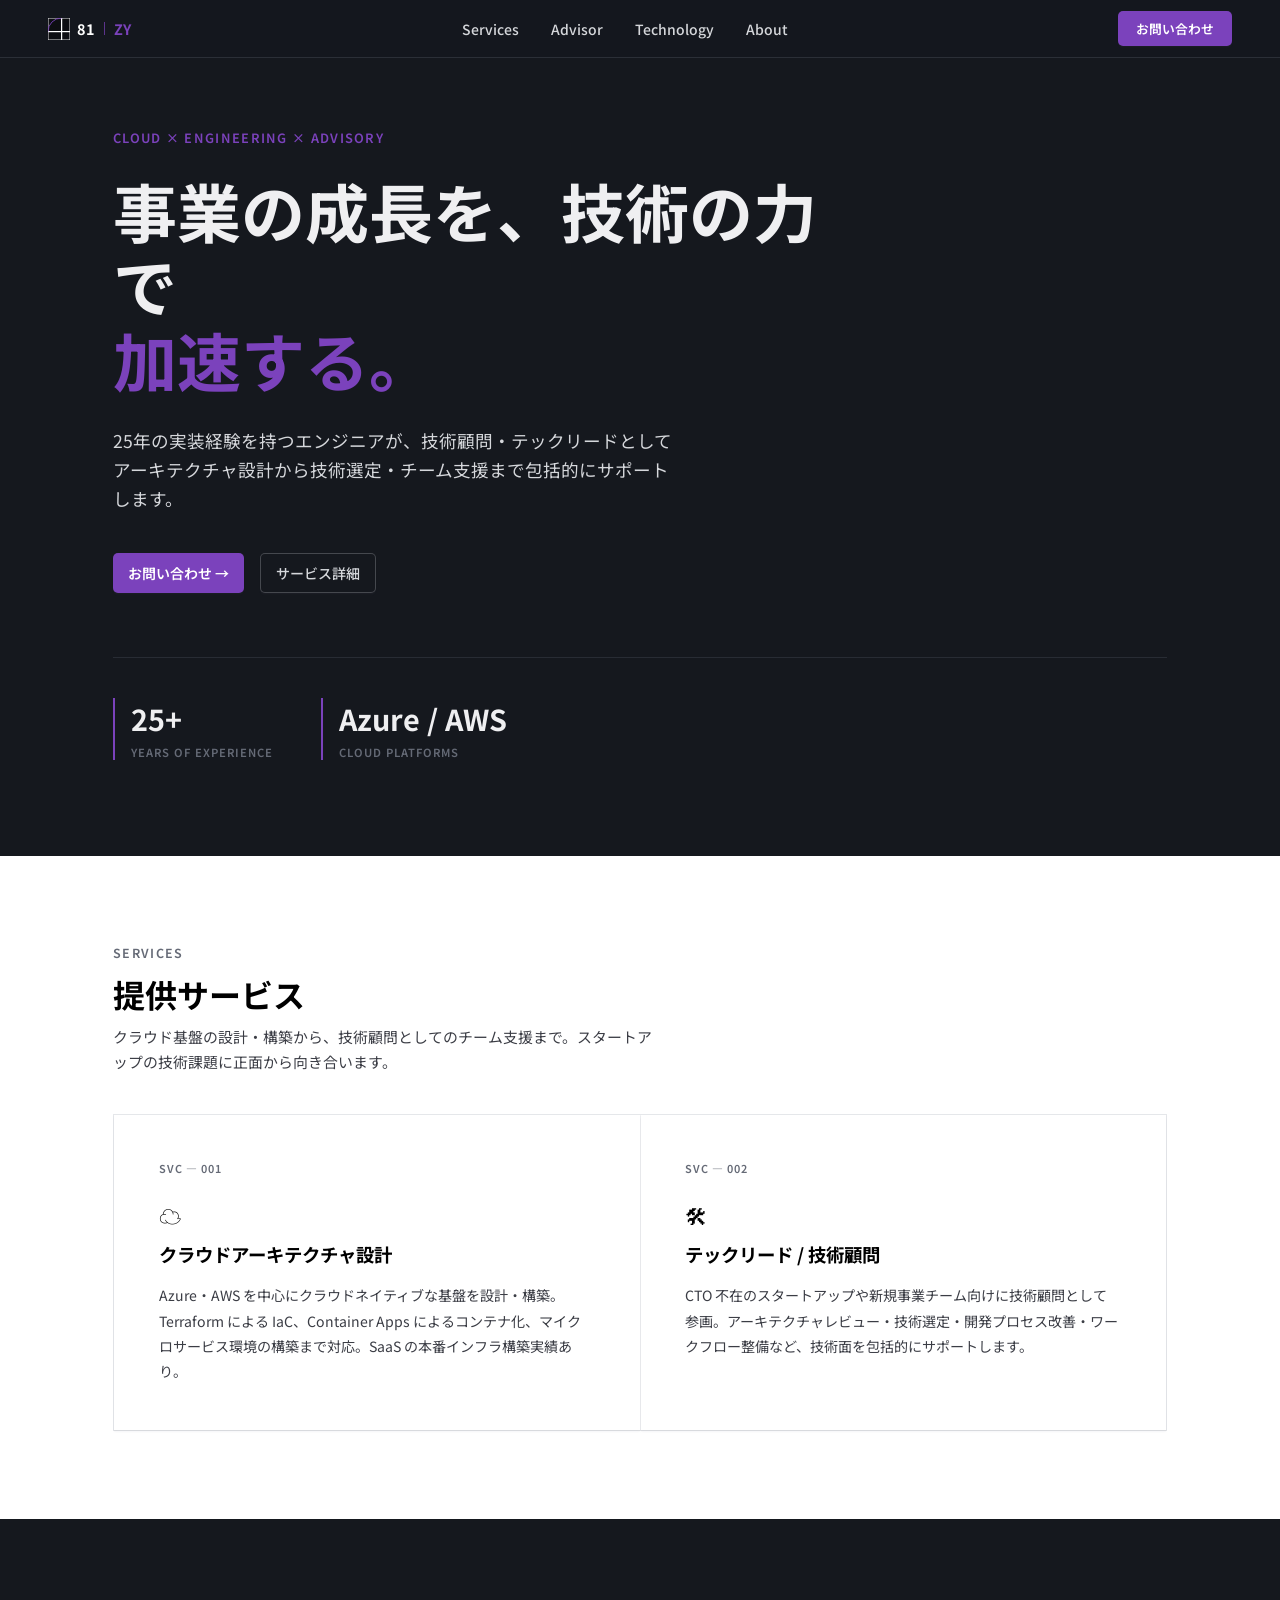
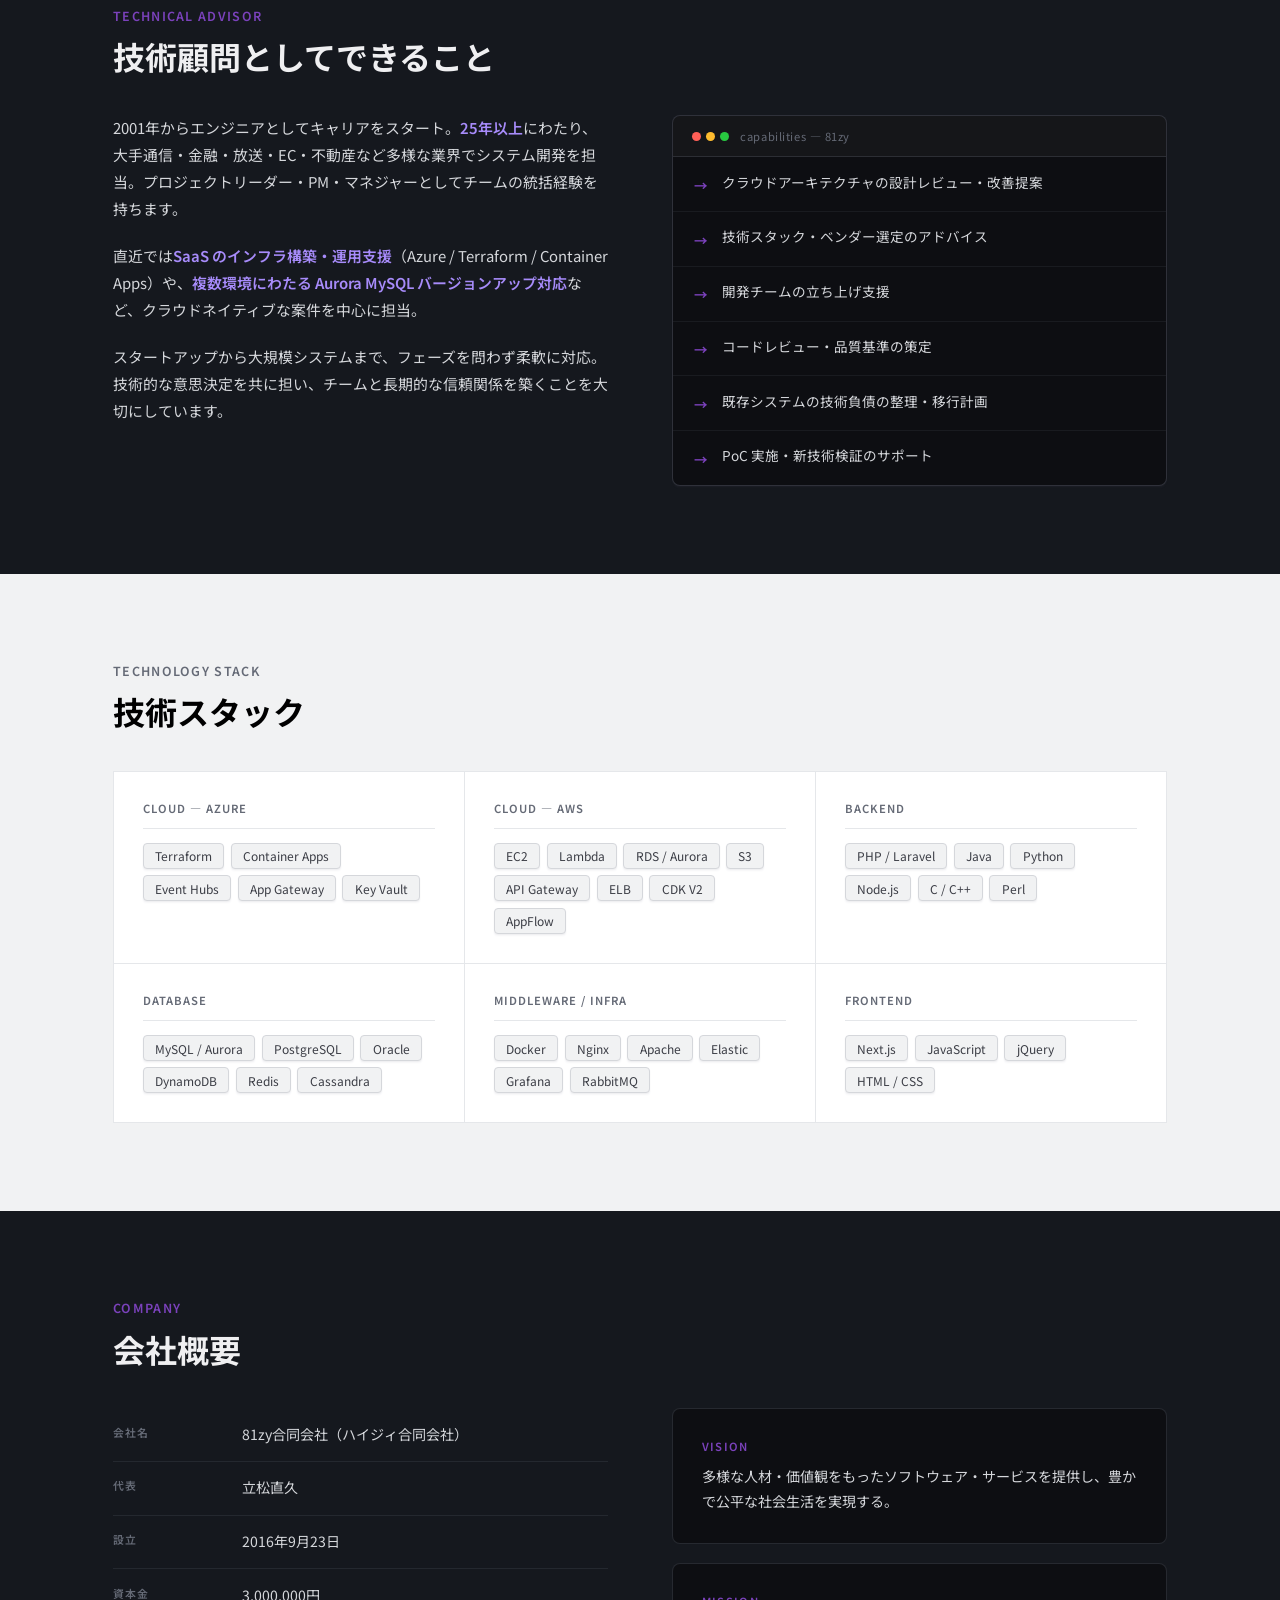
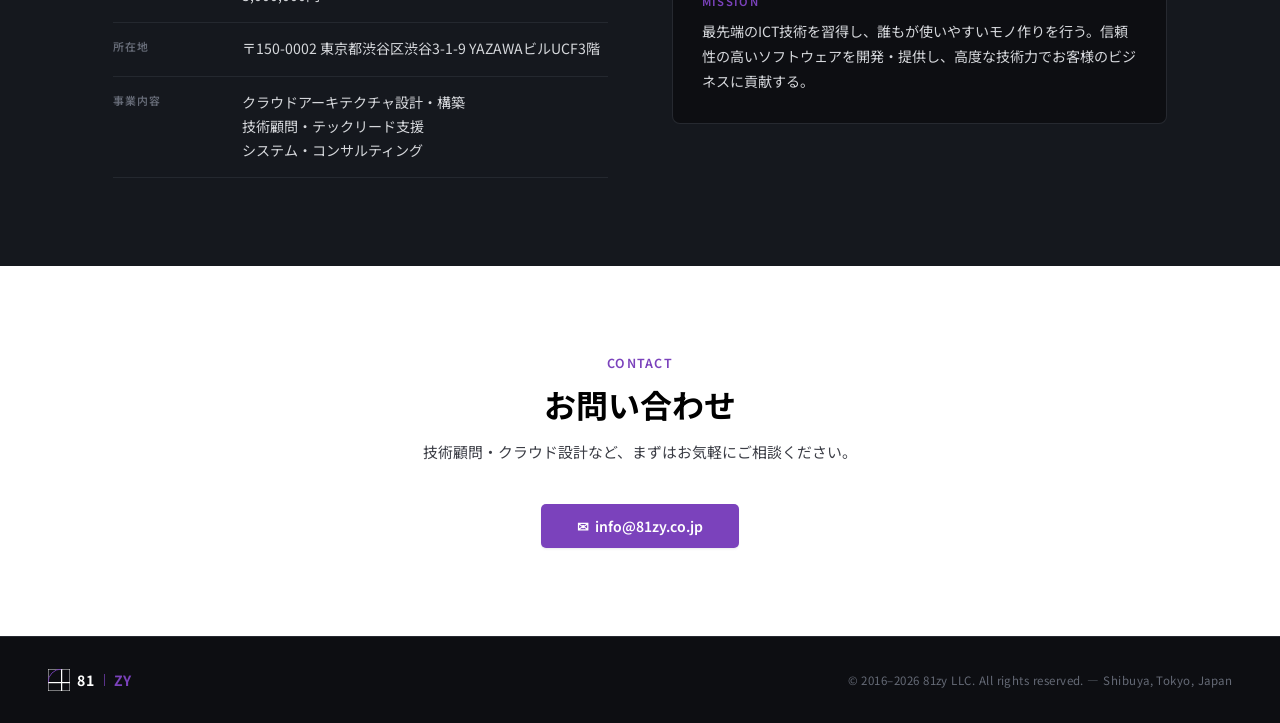
==== commit 7d2189b5: "Update index.html" ====
--- a/index.html
+++ b/index.html
@@ -6,439 +6,257 @@
 <title>81zy LLC. | ハイジィ合同会社</title>
 <link rel="preconnect" href="https://fonts.googleapis.com">
 <link rel="preconnect" href="https://fonts.gstatic.com" crossorigin>
-<link href="https://fonts.googleapis.com/css2?family=JetBrains+Mono:ital,wght@0,300;0,400;0,700;1,400&family=Bebas+Neue&family=Noto+Sans+JP:wght@300;400&family=Orbitron:wght@400;700;900&display=swap" rel="stylesheet">
+<link href="https://fonts.googleapis.com/css2?family=Noto+Sans+JP:wght@400;500;600;700&display=swap" rel="stylesheet">
 <style>
 *, *::before, *::after { box-sizing: border-box; margin: 0; padding: 0; }
 :root {
-  --bg:       #050810;
-  --s1:       #0a0e18;
-  --s2:       #0f1628;
-  --s3:       #141c32;
-  --c:        #00eeff;   /* cyan  */
-  --p:        #00eeff;   /* accent */
-  --w:        #ffffff;
-  --text:     #e8f2f8;
-  --dim:      #b0c8d8;
-  --line:     #0d1828;
-  --cg: rgba(0,238,255,.18);
-  --pg: rgba(0,238,255,.10);
+  --dark-bg:      #15181e;
+  --darker-bg:    #0d0e12;
+  --light-bg:     #ffffff;
+  --subtle-bg:    #f1f2f3;
+  --tf-purple:    #7b42bc;
+  --action-blue:  #2264d6;
+  --text-dark:    #000000;
+  --text-mid:     #3b3d45;
+  --text-dim:     #656a76;
+  --text-light:   #efeff1;
+  --text-muted:   #d5d7db;
+  --border-light: rgba(178,182,189,0.3);
+  --border-dark:  rgba(97,104,117,1);
+  --shadow-micro: rgba(97,104,117,0.05) 0px 1px 1px, rgba(97,104,117,0.05) 0px 2px 2px;
 }
 html { scroll-behavior: smooth; }
 body {
-  background: var(--bg);
-  color: var(--text);
-  font-family: 'Noto Sans JP', sans-serif;
-  font-weight: 300;
+  background: var(--light-bg);
+  color: var(--text-dark);
+  font-family: 'Noto Sans JP', system-ui, -apple-system, Arial, sans-serif;
+  font-weight: 400;
   overflow-x: hidden;
 }
-/* grain removed */
 
 /* ─── NAV ─── */
 nav {
-  position:fixed; top:0; left:0; right:0; z-index:200;
-  height:52px;
-  display:flex; align-items:center; justify-content:space-between;
-  padding:0 3rem;
-  background:rgba(5,8,16,.95);
-  backdrop-filter:blur(16px);
-}
-nav::after {
-  content:''; position:absolute; bottom:0; left:0; right:0; height:1px;
-  background:linear-gradient(90deg,transparent 0%,var(--c) 50%,transparent 100%);
-  opacity:.25;
+  position: fixed; top: 0; left: 0; right: 0; z-index: 200;
+  height: 58px;
+  display: flex; align-items: center; justify-content: space-between;
+  padding: 0 3rem;
+  background: rgba(21,24,30,0.97);
+  backdrop-filter: blur(12px);
+  border-bottom: 1px solid rgba(97,104,117,0.3);
 }
 .logo {
-  font-family:'JetBrains Mono',monospace; font-size:.95rem;
-  letter-spacing:.08em; color:#fff; text-decoration:none;
-  display:flex; align-items:center; gap:.35rem;
-}
-.logo-mark {
-  width:22px; height:22px; flex-shrink:0;
-  transition:opacity .2s;
-}
-.logo:hover .logo-mark { opacity:.8; }
-
-nav ul { list-style:none; display:flex; }
+  font-family: 'Noto Sans JP', sans-serif;
+  font-size: .9rem; font-weight: 700;
+  letter-spacing: .04em; color: #fff; text-decoration: none;
+  display: flex; align-items: center; gap: .45rem;
+}
+.logo-mark { width: 22px; height: 22px; flex-shrink: 0; transition: opacity .2s; }
+.logo:hover .logo-mark { opacity: .8; }
+
+nav ul { list-style: none; display: flex; }
 nav ul li a {
-  display:block; padding:0 1.1rem; line-height:52px;
-  font-family:'JetBrains Mono',monospace; font-size:.68rem;
-  letter-spacing:.08em; color:var(--dim); text-decoration:none;
-  border-left:1px solid var(--line);
-  transition:color .2s, background .2s;
-}
-nav ul li a:hover { color:var(--c); background:rgba(0,238,255,.04); }
-
-/* ─── HERO ─── */
+  display: block; padding: 0 1rem; line-height: 58px;
+  font-family: 'Noto Sans JP', sans-serif; font-size: .875rem; font-weight: 500;
+  color: var(--text-muted); text-decoration: none;
+  transition: color .2s;
+}
+nav ul li a:hover { color: #fff; }
+
+.nav-cta {
+  display: inline-flex; align-items: center;
+  font-family: 'Noto Sans JP', sans-serif; font-size: .8rem; font-weight: 600;
+  color: #fff; background: var(--tf-purple);
+  padding: 8px 18px; border-radius: 5px;
+  text-decoration: none;
+  box-shadow: var(--shadow-micro);
+  transition: opacity .2s;
+}
+.nav-cta:hover { opacity: .88; }
+
+/* ─── HERO (dark) ─── */
+.hero-wrap { background: var(--dark-bg); }
 .hero {
-  min-height:100vh;
-  display:grid; grid-template-columns:1fr 320px;
-  border-bottom:1px solid var(--line);
-  position:relative; z-index:1; overflow:hidden;
-}
-
-/* animated grid bg */
-.hero-grid {
-  position:absolute; inset:0; pointer-events:none;
-  background:
-    linear-gradient(rgba(0,238,255,.022) 1px,transparent 1px),
-    linear-gradient(90deg,rgba(0,238,255,.022) 1px,transparent 1px);
-  background-size:48px 48px;
-}
-/* glow blobs */
-.blob1 {
-  position:absolute; width:700px; height:700px;
-  left:-200px; top:50%; transform:translateY(-50%);
-  background:radial-gradient(circle,rgba(0,238,255,.06) 0%,transparent 65%);
-  pointer-events:none;
-}
-.blob2 {
-  position:absolute; width:500px; height:500px;
-  right:280px; top:30%;
-  background:radial-gradient(circle,rgba(0,238,255,.05) 0%,transparent 65%);
-  pointer-events:none;
-}
-
-.hero-left {
-  padding:5.5rem 3rem 4rem;
-  display:flex; flex-direction:column; justify-content:space-between;
-  border-right:1px solid var(--line);
-  position:relative;
-}
-
-.h-eyebrow {
-  font-family:'JetBrains Mono',monospace; font-size:.62rem;
-  letter-spacing:.2em; text-transform:uppercase;
-  color:var(--c); opacity:.7;
-  display:flex; align-items:center; gap:.8rem;
-  margin-bottom:1.5rem;
-}
-.h-eyebrow::before {
-  content:'';display:block;width:24px;height:1px;
-  background:var(--c); box-shadow:0 0 6px var(--c);
-}
-
+  max-width: 1150px; margin: 0 auto;
+  padding: 8rem 3rem 6rem;
+}
+.h-label {
+  font-family: 'Noto Sans JP', sans-serif; font-size: .8rem; font-weight: 600;
+  letter-spacing: 1.3px; text-transform: uppercase;
+  color: var(--tf-purple); margin-bottom: 1.6rem;
+}
 .hero h1 {
-  font-family:'Orbitron',monospace; font-weight:900;
-  font-size:clamp(2.4rem,5.5vw,5.5rem);
-  line-height:1.1; letter-spacing:.01em;
-  color:#fff;
-  text-shadow:0 0 60px rgba(255,255,255,.06);
-  max-width:660px;
-}
-.hero h1 .ch { color:var(--c); }
-.hero h1 .ph { color:var(--c); font-style:italic; }
-
+  font-family: 'Noto Sans JP', sans-serif; font-weight: 700;
+  font-size: clamp(2.4rem, 5vw, 4.2rem);
+  line-height: 1.17; color: var(--text-light);
+  max-width: 720px;
+}
+.hero h1 .accent { color: var(--tf-purple); }
 .hero-body {
-  margin-top:1.8rem;
-  font-family:'JetBrains Mono',monospace; font-size:.8rem; line-height:2.1;
-  color:var(--dim); max-width:520px;
-}
-.hero-body .slash { color:var(--c); opacity:.4; }
-
+  margin-top: 1.8rem;
+  font-size: 1.1rem; line-height: 1.65;
+  color: var(--text-muted); max-width: 560px;
+}
 .h-actions {
-  margin-top:2rem; display:flex; gap:1.2rem; flex-wrap:wrap;
-}
-.btn-a {
-  display:inline-flex; align-items:center; gap:.7rem;
-  font-family:'JetBrains Mono',monospace; font-size:.73rem; letter-spacing:.1em;
-  color:var(--bg); background:var(--c); padding:.85rem 1.8rem;
-  text-decoration:none; font-weight:700;
-  clip-path:polygon(0 0,calc(100% - 10px) 0,100% 10px,100% 100%,10px 100%,0 calc(100% - 10px));
-  box-shadow:0 0 24px rgba(0,238,255,.3);
-  transition:background .2s,box-shadow .2s;
-}
-.btn-a:hover { background:#fff; box-shadow:0 0 40px rgba(0,238,255,.5); }
-.btn-b {
-  display:inline-flex; align-items:center; gap:.7rem;
-  font-family:'JetBrains Mono',monospace; font-size:.73rem; letter-spacing:.1em;
-  color:var(--c); border:1px solid rgba(0,238,255,.3); padding:.85rem 1.8rem;
-  text-decoration:none;
-  clip-path:polygon(0 0,calc(100% - 10px) 0,100% 10px,100% 100%,10px 100%,0 calc(100% - 10px));
-  transition:all .2s;
-}
-.btn-b:hover { background:rgba(0,238,255,.08); border-color:var(--c); box-shadow:0 0 20px rgba(0,238,255,.2); }
-
+  margin-top: 2.5rem; display: flex; gap: 1rem; flex-wrap: wrap;
+}
+.btn-primary {
+  display: inline-flex; align-items: center; gap: .5rem;
+  font-family: 'Noto Sans JP', sans-serif; font-size: .875rem; font-weight: 600;
+  color: #fff; background: var(--tf-purple);
+  padding: 9px 15px; border-radius: 5px;
+  text-decoration: none;
+  box-shadow: var(--shadow-micro);
+  transition: opacity .2s;
+}
+.btn-primary:hover { opacity: .88; }
+.btn-secondary {
+  display: inline-flex; align-items: center; gap: .5rem;
+  font-family: 'Noto Sans JP', sans-serif; font-size: .875rem; font-weight: 500;
+  color: var(--text-muted); background: var(--dark-bg);
+  border: 1px solid var(--border-light);
+  padding: 9px 15px; border-radius: 5px;
+  text-decoration: none;
+  box-shadow: var(--shadow-micro);
+  transition: border-color .2s, color .2s;
+}
+.btn-secondary:hover { border-color: rgba(178,182,189,0.6); color: #fff; }
 .h-stats {
-  display:flex; gap:2rem; margin-top:2.5rem;
-  padding-top:2rem; border-top:1px solid var(--line);
-}
-.hst { padding-left:1rem; border-left:2px solid; }
-.hst.c { border-color:var(--c); }
-.hst.p { border-color:var(--c); }
-.hst-n { font-family:'Orbitron',monospace; font-size:1.7rem; font-weight:700; }
-.hst.c .hst-n { color:var(--c); }
-.hst.p .hst-n { color:var(--c); }
-.hst-l { font-family:'JetBrains Mono',monospace; font-size:.58rem; letter-spacing:.14em; text-transform:uppercase; color:var(--dim); margin-top:.3rem; }
-
-/* HERO RIGHT PANEL */
-.hero-right {
-  display:flex; flex-direction:column;
-  padding-top:5.5rem;
-  background:var(--s1);
-}
-.hr-section {
-  padding:1.8rem;
-  border-bottom:1px solid var(--line);
-  flex:1; display:flex; flex-direction:column; gap:.8rem;
-}
-.hr-label {
-  font-family:'JetBrains Mono',monospace; font-size:.56rem;
-  letter-spacing:.2em; text-transform:uppercase; color:var(--c); opacity:.5;
-}
-.hr-val {
-  font-family:'Orbitron',monospace; font-size:2.5rem; font-weight:700;
-  color:var(--c); line-height:1;
-}
-.hr-sub { font-family:'JetBrains Mono',monospace; font-size:.62rem; color:var(--dim); }
-.hr-list { display:flex; flex-direction:column; gap:.5rem; }
-.hr-li {
-  font-family:'JetBrains Mono',monospace; font-size:.7rem;
-  color:var(--dim); display:flex; align-items:center; gap:.5rem;
-}
-.hr-li::before { content:'◆'; font-size:.45rem; color:var(--p); }
-
-/* ─── TICKER ─── */
-.ticker-wrap {
-  overflow:hidden; background:var(--s1);
-  border-top:1px solid var(--line); border-bottom:1px solid var(--line);
-  padding:.65rem 0; position:relative; z-index:1;
-}
-.ticker-inner { position:relative; overflow:hidden; }
-.ticker-inner::before,.ticker-inner::after {
-  content:''; position:absolute; top:0; bottom:0; width:80px; z-index:2;
-}
-.ticker-inner::before { left:0; background:linear-gradient(90deg,var(--s1),transparent); }
-.ticker-inner::after  { right:0; background:linear-gradient(-90deg,var(--s1),transparent); }
-.ticker-track {
-  display:flex; white-space:nowrap;
-  animation:tick 32s linear infinite;
-}
-.ticker-track span {
-  font-family:'JetBrains Mono',monospace; font-size:.67rem;
-  letter-spacing:.1em; color:var(--dim); padding:0 1.8rem;
-}
-.ticker-track span.hi { color:var(--c); opacity:.7; }
-.ticker-track span.s  { color:var(--c); opacity:.25; padding:0 .4rem; }
-@keyframes tick { from{transform:translateX(0)} to{transform:translateX(-50%)} }
+  display: flex; gap: 3rem; margin-top: 4rem;
+  padding-top: 2.5rem; border-top: 1px solid rgba(97,104,117,0.25);
+}
+.hst { padding-left: 1rem; border-left: 2px solid var(--tf-purple); }
+.hst-n {
+  font-family: 'Noto Sans JP', sans-serif; font-size: 1.8rem; font-weight: 700;
+  color: var(--text-light);
+}
+.hst-l {
+  font-family: 'Noto Sans JP', sans-serif; font-size: .7rem; font-weight: 600;
+  letter-spacing: 1px; text-transform: uppercase; color: var(--text-dim);
+  margin-top: .3rem;
+}
 
 /* ─── SECTION BASE ─── */
-section { padding:6rem 3rem; position:relative; z-index:1; }
-.s-kick {
-  font-family:'JetBrains Mono',monospace; font-size:.62rem;
-  letter-spacing:.2em; text-transform:uppercase; color:var(--c); opacity:.65;
-  margin-bottom:.7rem;
-}
-.s-kick::before { content:'// '; }
+.section-wrap { max-width: 1150px; margin: 0 auto; padding: 0 3rem; }
+section { padding: 5.5rem 0; }
+section.s-light { background: var(--light-bg); }
+section.s-subtle { background: var(--subtle-bg); }
+section.s-dark { background: var(--dark-bg); }
+.s-label {
+  font-family: 'Noto Sans JP', sans-serif; font-size: .78rem; font-weight: 600;
+  letter-spacing: 1.3px; text-transform: uppercase; color: var(--text-dim);
+  margin-bottom: .8rem;
+}
+section.s-dark .s-label { color: var(--tf-purple); }
 .s-title {
-  font-family:'Orbitron',monospace; font-weight:700;
-  font-size:clamp(1.6rem,2.8vw,2.6rem);
-  color:#fff; letter-spacing:.02em; line-height:1.2;
-}
+  font-family: 'Noto Sans JP', sans-serif; font-weight: 700;
+  font-size: clamp(1.5rem, 2.5vw, 2rem);
+  line-height: 1.19; color: var(--text-dark);
+}
+section.s-dark .s-title { color: var(--text-light); }
 
 /* ─── SERVICES ─── */
-.services { background:var(--s1); }
-.svc-lead { max-width:580px; font-size:.84rem; line-height:2; color:var(--dim); margin-top:.8rem; }
-.svc-grid {
-  display:grid; grid-template-columns:1fr 1fr;
-  gap:1px; background:var(--line); margin-top:2.5rem;
-  border:1px solid var(--line);
-}
+.svc-lead { max-width: 540px; font-size: .93rem; line-height: 1.7; color: var(--text-mid); margin-top: .7rem; }
+.svc-grid { display: grid; grid-template-columns: 1fr 1fr; gap: 1px; background: var(--subtle-bg); margin-top: 2.5rem; border: 1px solid #e5e7ea; }
 .svc {
-  background:var(--bg); padding:3.5rem; position:relative; overflow:hidden;
-  transition:background .3s;
-}
-.svc:hover { background:var(--s2); }
-/* top line animation */
-.svc::before {
-  content:''; position:absolute; top:0; left:0; right:0; height:2px;
-  background:linear-gradient(90deg,var(--c),var(--p));
-  transform:scaleX(0); transform-origin:left; transition:transform .45s ease;
-}
-.svc:hover::before { transform:scaleX(1); }
-/* corner bracket */
-.svc::after {
-  content:''; position:absolute; bottom:2rem; right:2rem;
-  width:20px; height:20px;
-  border-right:1px solid var(--dim); border-bottom:1px solid var(--dim);
-  opacity:.3; transition:opacity .3s;
-}
-.svc:hover::after { opacity:.7; border-color:var(--c); }
-.svc-id {
-  font-family:'JetBrains Mono',monospace; font-size:.55rem; letter-spacing:.2em;
-  color:var(--c); opacity:.45; margin-bottom:1.8rem;
-}
-.svc-icon { font-size:1.5rem; margin-bottom:.8rem; }
-.svc h3 {
-  font-family:'Orbitron',monospace; font-size:1.05rem; font-weight:700;
-  color:#fff; line-height:1.4; margin-bottom:1.2rem;
-}
-.svc p { font-size:.82rem; line-height:2; color:var(--dim); }
+  background: var(--light-bg); padding: 2.8rem;
+  box-shadow: var(--shadow-micro);
+  transition: background .2s;
+}
+.svc:hover { background: #fafafa; }
+.svc-id { font-size: .68rem; font-weight: 600; letter-spacing: 1px; text-transform: uppercase; color: var(--text-dim); margin-bottom: 1.4rem; }
+.svc-icon { font-size: 1.4rem; margin-bottom: .8rem; }
+.svc h3 { font-family: 'Noto Sans JP', sans-serif; font-size: 1.15rem; font-weight: 700; color: var(--text-dark); line-height: 1.3; margin-bottom: 1rem; }
+.svc p { font-size: .88rem; line-height: 1.8; color: var(--text-mid); }
 
 /* ─── ADVISOR ─── */
-.advisor { }
-.adv-wrap {
-  display:grid; grid-template-columns:1fr 1fr;
-  gap:4.5rem; margin-top:2.5rem;
-}
-.adv-bio p { font-size:.84rem; line-height:2.1; color:var(--dim); margin-bottom:1.4rem; }
-.adv-bio strong { color:var(--c); font-weight:400; }
-
-/* fake terminal */
-.adv-term { border:1px solid var(--line); background:var(--s1); }
-.term-bar {
-  display:flex; align-items:center; gap:.8rem;
-  padding:.65rem 1rem; border-bottom:1px solid var(--line);
-  background:var(--s2);
-}
-.tdots { display:flex; gap:4px; }
-.td { width:8px; height:8px; border-radius:50%; }
-.td.r { background:#ff3b5c; }
-.td.y { background:#ffcc00; }
-.td.g { color:var(--c); background:var(--c); box-shadow:0 0 4px var(--c); }
-.tb-title { font-family:'JetBrains Mono',monospace; font-size:.62rem; color:var(--dim); letter-spacing:.08em; }
-.term-row {
-  display:flex; gap:.8rem; align-items:baseline;
-  padding:.85rem 1.2rem; border-bottom:1px solid var(--line);
-  font-family:'JetBrains Mono',monospace; font-size:.73rem; line-height:1.6;
-  color:var(--dim); transition:background .15s, color .15s;
-}
-.term-row:last-child { border-bottom:none; }
-.term-row:hover { background:rgba(0,238,255,.04); color:var(--text); }
-.tr-arr { color:var(--c); font-size:.62rem; flex-shrink:0; }
+.adv-wrap { display: grid; grid-template-columns: 1fr 1fr; gap: 4rem; margin-top: 2.5rem; align-items: start; }
+.adv-bio p { font-size: .93rem; line-height: 1.8; color: var(--text-muted); margin-bottom: 1.3rem; }
+.adv-bio strong { color: #a78bfa; font-weight: 600; }
+.adv-card {
+  background: var(--darker-bg); border: 1px solid rgba(97,104,117,0.4);
+  border-radius: 8px; overflow: hidden;
+  box-shadow: var(--shadow-micro);
+}
+.card-header {
+  display: flex; align-items: center; gap: .7rem;
+  padding: .75rem 1.2rem; border-bottom: 1px solid rgba(97,104,117,0.3);
+  background: rgba(255,255,255,.03);
+}
+.cdots { display: flex; gap: 5px; }
+.cd { width: 9px; height: 9px; border-radius: 50%; }
+.cd.r { background: #ff5f57; } .cd.y { background: #febc2e; } .cd.g { background: #28c840; }
+.card-title { font-family: 'Noto Sans JP', sans-serif; font-size: .7rem; color: var(--text-dim); letter-spacing: .05em; }
+.cap-row {
+  display: flex; gap: .9rem; align-items: flex-start;
+  padding: .9rem 1.3rem; border-bottom: 1px solid rgba(97,104,117,0.15);
+  font-size: .85rem; line-height: 1.6; color: var(--text-muted);
+  transition: background .15s;
+}
+.cap-row:last-child { border-bottom: none; }
+.cap-row:hover { background: rgba(123,66,188,.1); color: var(--text-light); }
+.cap-arr { color: var(--tf-purple); flex-shrink: 0; margin-top: .2rem; font-weight: 700; }
 
 /* ─── TECH ─── */
-.tech { background:var(--s1); }
-.tech-grid {
-  display:grid; grid-template-columns:repeat(3,1fr);
-  gap:1px; background:var(--line); margin-top:2.5rem;
-  border:1px solid var(--line);
-}
-.tb {
-  background:var(--bg); padding:2rem;
-  transition:background .2s;
-}
-.tb:hover { background:var(--s2); }
-.tb-head {
-  font-family:'JetBrains Mono',monospace; font-size:.58rem;
-  letter-spacing:.18em; text-transform:uppercase; color:var(--c);
-  margin-bottom:1.1rem; padding-bottom:.7rem; border-bottom:1px solid var(--line);
-}
-.tags { display:flex; flex-wrap:wrap; gap:.4rem; }
-.tag {
-  font-family:'JetBrains Mono',monospace; font-size:.64rem; letter-spacing:.04em;
-  padding:.25rem .65rem; background:var(--s1); border:1px solid var(--line);
-  color:var(--dim); transition:all .18s;
-}
-.tag:hover { border-color:var(--c); color:var(--c); box-shadow:0 0 8px rgba(0,238,255,.15); }
+.tech-grid { display: grid; grid-template-columns: repeat(3,1fr); gap: 1px; background: #e5e7ea; margin-top: 2.5rem; border: 1px solid #e5e7ea; }
+.tb { background: var(--light-bg); padding: 1.8rem; transition: background .2s; }
+.tb:hover { background: #fafafa; }
+.tb-head { font-size: .7rem; font-weight: 600; letter-spacing: 1px; text-transform: uppercase; color: var(--text-dim); margin-bottom: .9rem; padding-bottom: .7rem; border-bottom: 1px solid #e5e7ea; }
+.tags { display: flex; flex-wrap: wrap; gap: .4rem; }
+.tag { font-size: .75rem; padding: .22rem .7rem; background: var(--subtle-bg); border: 1px solid #d5d7db; border-radius: 4px; color: var(--text-mid); box-shadow: var(--shadow-micro); transition: all .18s; }
+.tag:hover { border-color: var(--tf-purple); color: var(--tf-purple); }
 
 /* ─── COMPANY ─── */
-.co-wrap {
-  display:grid; grid-template-columns:1fr 1fr;
-  gap:5rem; margin-top:2.5rem;
-}
-.co-tbl { width:100%; border-collapse:collapse; }
-.co-tbl tr { border-bottom:1px solid var(--line); }
-.co-tbl td { padding:1rem 0; font-size:.82rem; line-height:1.8; vertical-align:top; }
-.co-tbl td:first-child {
-  font-family:'JetBrains Mono',monospace; font-size:.6rem;
-  letter-spacing:.12em; text-transform:uppercase;
-  color:var(--c); opacity:.55; width:27%; padding-right:1.2rem;
-}
-.v-box { border:1px solid var(--line); background:var(--s1); }
-.v-block { padding:1.8rem; border-bottom:1px solid var(--line); }
-.v-block:last-child { border-bottom:none; }
-.v-lbl {
-  font-family:'JetBrains Mono',monospace; font-size:.58rem;
-  letter-spacing:.18em; text-transform:uppercase; color:var(--c);
-  margin-bottom:.6rem;
-}
-.v-block p { font-size:.82rem; line-height:2; color:var(--dim); }
+.co-wrap { display: grid; grid-template-columns: 1fr 1fr; gap: 4rem; margin-top: 2.5rem; }
+.co-tbl { width: 100%; border-collapse: collapse; }
+.co-tbl tr { border-bottom: 1px solid rgba(97,104,117,0.2); }
+.co-tbl td { padding: .9rem 0; font-size: .88rem; line-height: 1.7; vertical-align: top; color: var(--text-muted); }
+.co-tbl td:first-child { font-size: .68rem; font-weight: 600; letter-spacing: 1px; text-transform: uppercase; color: var(--text-dim); width: 26%; padding-right: 1rem; }
+.v-box { display: flex; flex-direction: column; gap: 1.2rem; }
+.v-block { background: var(--darker-bg); padding: 1.8rem; border-radius: 8px; border: 1px solid rgba(97,104,117,0.3); }
+.v-lbl { font-size: .7rem; font-weight: 600; letter-spacing: 1.3px; text-transform: uppercase; color: var(--tf-purple); margin-bottom: .6rem; }
+.v-block p { font-size: .88rem; line-height: 1.8; color: var(--text-muted); }
 
 /* ─── CONTACT ─── */
-.contact {
-  background:var(--s1); text-align:center;
-  border-top:1px solid var(--line);
-}
-.contact .s-title { color:#fff; }
-.ct-sub {
-  font-family:'JetBrains Mono',monospace; font-size:.78rem; line-height:2;
-  color:var(--dim); margin-top:1rem;
-}
+.contact-inner { text-align: center; max-width: 580px; margin: 0 auto; }
+.ct-sub { font-size: .93rem; line-height: 1.7; color: var(--text-mid); margin-top: 1rem; }
 .ct-btn {
-  display:inline-flex; align-items:center; gap:1rem;
-  font-family:'JetBrains Mono',monospace; font-size:.8rem; letter-spacing:.1em;
-  color:var(--bg);
-  background:linear-gradient(90deg,var(--c),var(--p));
-  padding:1.1rem 3rem; text-decoration:none; margin-top:3rem;
-  clip-path:polygon(0 0,calc(100% - 14px) 0,100% 14px,100% 100%,14px 100%,0 calc(100% - 14px));
-  box-shadow:0 0 30px rgba(0,238,255,.2);
-  transition:opacity .2s, box-shadow .2s;
-}
-.ct-btn:hover { opacity:.88; box-shadow:0 0 50px rgba(0,238,255,.4); }
+  display: inline-flex; align-items: center; gap: .8rem;
+  font-family: 'Noto Sans JP', sans-serif; font-size: .875rem; font-weight: 600;
+  color: #fff; background: var(--tf-purple);
+  padding: 12px 36px; border-radius: 5px;
+  text-decoration: none; margin-top: 2.5rem;
+  box-shadow: var(--shadow-micro);
+  transition: opacity .2s;
+}
+.ct-btn:hover { opacity: .88; }
 
 /* ─── FOOTER ─── */
 footer {
-  background:#020305; padding:1.6rem 3rem;
-  display:flex; justify-content:space-between; align-items:center;
-  border-top:1px solid var(--line); position:relative; z-index:1;
-}
-footer .logo { font-size:1rem; letter-spacing:.08em; }
-footer p { font-family:'JetBrains Mono',monospace; font-size:.58rem; color:var(--dim); letter-spacing:.08em; opacity:.4; }
-
-/* ─── REVEAL ─── */
-.up { opacity:1; transform:translateY(0); transition:opacity .6s ease,transform .6s ease; }
-.up.in { opacity:1; transform:none; }
-
-/* ─── FOOTER LOGO MARK ─── */
-.footer-logo-mark {
-  width:20px; height:20px;
-  opacity:.65;
-}
+  background: var(--darker-bg); padding: 2rem 3rem;
+  display: flex; justify-content: space-between; align-items: center;
+  border-top: 1px solid rgba(97,104,117,0.3);
+}
+.footer-logo { font-family: 'Noto Sans JP', sans-serif; font-size: .88rem; font-weight: 700; letter-spacing: .04em; color: #fff; text-decoration: none; display: flex; align-items: center; gap: .45rem; }
+footer p { font-size: .72rem; color: var(--text-dim); letter-spacing: .04em; }
 
 /* ─── HAMBURGER ─── */
-.hamburger {
-  display:none;
-  flex-direction:column; justify-content:center; gap:5px;
-  width:36px; height:36px; cursor:pointer;
-  background:none; border:none; padding:4px;
-}
-.hamburger span {
-  display:block; width:100%; height:2px;
-  background:var(--text);
-  transition:all .3s;
-}
-.hamburger.open span:nth-child(1) { transform:translateY(7px) rotate(45deg); }
-.hamburger.open span:nth-child(2) { opacity:0; }
-.hamburger.open span:nth-child(3) { transform:translateY(-7px) rotate(-45deg); }
-
-/* モバイルドロワー */
-.mobile-menu {
-  display:none;
-  position:fixed; top:52px; left:0; right:0; z-index:199;
-  background:rgba(5,8,16,.98);
-  border-bottom:1px solid var(--line);
-  backdrop-filter:blur(16px);
-  flex-direction:column;
-}
-.mobile-menu.open { display:flex; }
-.mobile-menu a {
-  display:block; padding:1rem 1.5rem;
-  font-family:'JetBrains Mono',monospace; font-size:.82rem;
-  letter-spacing:.1em; color:var(--dim); text-decoration:none;
-  border-bottom:1px solid var(--line);
-  transition:color .2s, background .2s;
-}
-.mobile-menu a:hover { color:var(--c); background:rgba(0,238,255,.04); }
+.hamburger { display: none; flex-direction: column; justify-content: center; gap: 5px; width: 36px; height: 36px; cursor: pointer; background: none; border: none; padding: 4px; }
+.hamburger span { display: block; width: 100%; height: 2px; background: #fff; transition: all .3s; }
+.hamburger.open span:nth-child(1) { transform: translateY(7px) rotate(45deg); }
+.hamburger.open span:nth-child(2) { opacity: 0; }
+.hamburger.open span:nth-child(3) { transform: translateY(-7px) rotate(-45deg); }
+.mobile-menu { display: none; position: fixed; top: 58px; left: 0; right: 0; z-index: 199; background: rgba(13,14,18,.98); border-bottom: 1px solid rgba(97,104,117,0.3); backdrop-filter: blur(12px); flex-direction: column; }
+.mobile-menu.open { display: flex; }
+.mobile-menu a { display: block; padding: 1rem 1.5rem; font-size: .9rem; font-weight: 500; color: var(--text-muted); text-decoration: none; border-bottom: 1px solid rgba(97,104,117,0.2); transition: color .2s; }
+.mobile-menu a:hover { color: #fff; }
 
 @media(max-width:900px){
-  nav ul { display:none; }
-  nav { padding:0 1.5rem; }
-  .hamburger { display:flex; }
-  .hero { grid-template-columns:1fr; }
-  .hero-right { display:none; }
-  .hero-left { padding:5rem 1.5rem 3rem; }
-  section { padding:5rem 1.5rem; }
-  .svc-grid,.adv-wrap,.tech-grid,.co-wrap { grid-template-columns:1fr; gap:1px; }
+  nav ul, .nav-cta { display: none; }
+  nav { padding: 0 1.5rem; }
+  .hamburger { display: flex; }
+  .hero { padding: 7rem 1.5rem 4rem; }
+  section .section-wrap { padding: 0 1.5rem; }
+  .svc-grid, .adv-wrap, .tech-grid, .co-wrap { grid-template-columns: 1fr; gap: 1px; }
 }
 </style>
 </head>
@@ -447,210 +265,156 @@
 <nav>
   <a href="#" class="logo">
     <svg class="logo-mark" viewBox="0 0 500 500" xmlns="http://www.w3.org/2000/svg">
-      <rect width="500" height="500" fill="#0a0d14"/>
+      <rect width="500" height="500" fill="#0d0e12"/>
       <rect x="0" y="0" width="500" height="500" fill="none" stroke="#ffffff" stroke-width="20"/>
       <line x1="309" y1="0" x2="309" y2="500" stroke="#ffffff" stroke-width="28"/>
       <line x1="0" y1="309" x2="500" y2="309" stroke="#ffffff" stroke-width="28"/>
-      <path d="M 309 0 A 309 309 0 0 0 0 309" fill="none" stroke="#00eeff" stroke-width="22" opacity=".9"/>
+      <path d="M 309 0 A 309 309 0 0 0 0 309" fill="none" stroke="#7b42bc" stroke-width="22" opacity=".9"/>
     </svg>
-    <span style="font-family:'JetBrains Mono',monospace; font-size:.95rem; font-weight:700; letter-spacing:.06em; color:#fff;">81</span>
-    <span style="display:inline-block; width:1px; height:13px; background:#00eeff; opacity:.5; margin:0 3px;"></span>
-    <span style="font-family:'JetBrains Mono',monospace; font-size:.95rem; font-weight:700; letter-spacing:.06em; color:#00eeff;">ZY</span>
+    <span style="color:#fff;">81</span>
+    <span style="display:inline-block;width:1px;height:13px;background:#7b42bc;opacity:.7;margin:0 2px;"></span>
+    <span style="color:#7b42bc;">ZY</span>
   </a>
   <ul>
-    <li><a href="#services">services</a></li>
-    <li><a href="#advisor">advisor</a></li>
-    <li><a href="#tech">technology</a></li>
-    <li><a href="#about">about</a></li>
-    <li><a href="#contact">contact</a></li>
+    <li><a href="#services">Services</a></li>
+    <li><a href="#advisor">Advisor</a></li>
+    <li><a href="#tech">Technology</a></li>
+    <li><a href="#about">About</a></li>
   </ul>
-  <button class="hamburger" id="hamburger" aria-label="メニュー">
-    <span></span><span></span><span></span>
-  </button>
+  <a href="#contact" class="nav-cta">お問い合わせ</a>
+  <button class="hamburger" id="hamburger" aria-label="メニュー"><span></span><span></span><span></span></button>
 </nav>
-
-<!-- モバイルメニュー -->
 <div class="mobile-menu" id="mobile-menu">
-  <a href="#services" onclick="closeMobile()">services</a>
-  <a href="#advisor" onclick="closeMobile()">advisor</a>
-  <a href="#tech" onclick="closeMobile()">technology</a>
-  <a href="#about" onclick="closeMobile()">about</a>
-  <a href="#contact" onclick="closeMobile()">contact</a>
+  <a href="#services" onclick="closeMobile()">Services</a>
+  <a href="#advisor" onclick="closeMobile()">Advisor</a>
+  <a href="#tech" onclick="closeMobile()">Technology</a>
+  <a href="#about" onclick="closeMobile()">About</a>
+  <a href="#contact" onclick="closeMobile()">Contact</a>
 </div>
 
-<section class="hero">
-  <div class="hero-grid"></div>
-  <div class="blob1"></div>
-  <div class="blob2"></div>
-
-  <div class="hero-left">
-    <div>
-      <div class="h-eyebrow">Cloud × Engineering × Advisory</div>
-      <h1 class="up">
-        事業の成長を、<br>
-        技術の力で<br>
-        <span class="ph">加速する。</span>
-      </h1>
-      <p class="hero-body up">
-        <span class="slash">// </span>25年の実装経験を持つエンジニアが、技術顧問・テックリードとして<br>
-        <span class="slash">// </span>アーキテクチャ設計から技術選定・チーム支援まで包括的にサポートします。
-      </p>
-      <div class="h-actions up">
-        <a href="#contact" class="btn-a">お問い合わせ →</a>
-        <a href="#services" class="btn-b">サービス詳細</a>
+<!-- HERO -->
+<div class="hero-wrap">
+  <div class="hero">
+    <div class="h-label">Cloud × Engineering × Advisory</div>
+    <h1>事業の成長を、技術の力で<br><span class="accent">加速する。</span></h1>
+    <p class="hero-body">25年の実装経験を持つエンジニアが、技術顧問・テックリードとしてアーキテクチャ設計から技術選定・チーム支援まで包括的にサポートします。</p>
+    <div class="h-actions">
+      <a href="#contact" class="btn-primary">お問い合わせ →</a>
+      <a href="#services" class="btn-secondary">サービス詳細</a>
+    </div>
+    <div class="h-stats">
+      <div class="hst"><div class="hst-n">25+</div><div class="hst-l">Years of Experience</div></div>
+      <div class="hst"><div class="hst-n">Azure / AWS</div><div class="hst-l">Cloud Platforms</div></div>
+    </div>
+  </div>
+</div>
+
+<!-- SERVICES -->
+<section class="s-light" id="services">
+  <div class="section-wrap">
+    <div class="s-label">Services</div>
+    <h2 class="s-title">提供サービス</h2>
+    <p class="svc-lead">クラウド基盤の設計・構築から、技術顧問としてのチーム支援まで。スタートアップの技術課題に正面から向き合います。</p>
+    <div class="svc-grid">
+      <div class="svc"><div class="svc-id">SVC — 001</div><div class="svc-icon">☁️</div><h3>クラウドアーキテクチャ設計</h3><p>Azure・AWS を中心にクラウドネイティブな基盤を設計・構築。Terraform による IaC、Container Apps によるコンテナ化、マイクロサービス環境の構築まで対応。SaaS の本番インフラ構築実績あり。</p></div>
+      <div class="svc"><div class="svc-id">SVC — 002</div><div class="svc-icon">🛠</div><h3>テックリード / 技術顧問</h3><p>CTO 不在のスタートアップや新規事業チーム向けに技術顧問として参画。アーキテクチャレビュー・技術選定・開発プロセス改善・ワークフロー整備など、技術面を包括的にサポートします。</p></div>
+    </div>
+  </div>
+</section>
+
+<!-- ADVISOR -->
+<section class="s-dark" id="advisor">
+  <div class="section-wrap">
+    <div class="s-label">Technical Advisor</div>
+    <h2 class="s-title">技術顧問としてできること</h2>
+    <div class="adv-wrap">
+      <div class="adv-bio">
+        <p>2001年からエンジニアとしてキャリアをスタート。<strong>25年以上</strong>にわたり、大手通信・金融・放送・EC・不動産など多様な業界でシステム開発を担当。プロジェクトリーダー・PM・マネジャーとしてチームの統括経験を持ちます。</p>
+        <p>直近では<strong>SaaS のインフラ構築・運用支援</strong>（Azure / Terraform / Container Apps）や、<strong>複数環境にわたる Aurora MySQL バージョンアップ対応</strong>など、クラウドネイティブな案件を中心に担当。</p>
+        <p>スタートアップから大規模システムまで、フェーズを問わず柔軟に対応。技術的な意思決定を共に担い、チームと長期的な信頼関係を築くことを大切にしています。</p>
       </div>
-    </div>
-    <div class="h-stats">
-      <div class="hst c"><div class="hst-n">25+</div><div class="hst-l">Years of Exp.</div></div>
-      <div class="hst p"><div class="hst-n">2</div><div class="hst-l">Cloud Platforms</div></div>
-    </div>
-  </div>
-
-  <div class="hero-right">
-    <div class="hr-section">
-      <div class="hr-label">Experience</div>
-      <div class="hr-val">25+</div>
-      <div class="hr-sub">Years since 2001</div>
-    </div>
-    <div class="hr-section">
-      <div class="hr-label">Platforms</div>
-      <div class="hr-val" style="font-size:1.2rem;color:var(--c);">Azure / AWS</div>
-      <div class="hr-sub">Multi-cloud ready</div>
-    </div>
-    <div class="hr-section">
-      <div class="hr-label">Stack — Highlights</div>
-      <div class="hr-list">
-        <div class="hr-li">Terraform · Container Apps</div>
-        <div class="hr-li">CDK V2 · AppFlow</div>
-        <div class="hr-li">PHP / Laravel · Python</div>
-        <div class="hr-li">Node.js · Java · MySQL</div>
+      <div class="adv-card">
+        <div class="card-header"><div class="cdots"><div class="cd r"></div><div class="cd y"></div><div class="cd g"></div></div><span class="card-title">capabilities — 81zy</span></div>
+        <div class="cap-row"><span class="cap-arr">→</span><span>クラウドアーキテクチャの設計レビュー・改善提案</span></div>
+        <div class="cap-row"><span class="cap-arr">→</span><span>技術スタック・ベンダー選定のアドバイス</span></div>
+        <div class="cap-row"><span class="cap-arr">→</span><span>開発チームの立ち上げ支援</span></div>
+        <div class="cap-row"><span class="cap-arr">→</span><span>コードレビュー・品質基準の策定</span></div>
+        <div class="cap-row"><span class="cap-arr">→</span><span>既存システムの技術負債の整理・移行計画</span></div>
+        <div class="cap-row"><span class="cap-arr">→</span><span>PoC 実施・新技術検証のサポート</span></div>
       </div>
     </div>
   </div>
 </section>
 
-<div class="ticker-wrap"><div class="ticker-inner">
-  <div class="ticker-track">
-    <span class="hi">Azure</span><span class="s">◆</span><span>AWS</span><span class="s">◆</span>
-    <span class="hi">Terraform</span><span class="s">◆</span>
-    <span class="hi">Container Apps</span><span class="s">◆</span><span>PHP / Laravel</span><span class="s">◆</span>
-    <span class="hi">Python</span><span class="s">◆</span><span>Node.js</span><span class="s">◆</span>
-    <span class="hi">Java</span><span class="s">◆</span><span>MySQL / PostgreSQL</span><span class="s">◆</span>
-    <span class="hi">Azure</span><span class="s">◆</span><span>AWS</span><span class="s">◆</span>
-    <span class="hi">Terraform</span><span class="s">◆</span>
-    <span class="hi">Container Apps</span><span class="s">◆</span><span>PHP / Laravel</span><span class="s">◆</span>
-    <span class="hi">Python</span><span class="s">◆</span><span>Node.js</span><span class="s">◆</span>
-    <span class="hi">Java</span><span class="s">◆</span><span>MySQL / PostgreSQL</span><span class="s">◆</span>
-  </div>
-</div></div>
-
-<section id="services" class="services">
-  <div class="s-kick">Services</div>
-  <h2 class="s-title up">提供サービス</h2>
-  <p class="svc-lead up">クラウド基盤の設計・構築から、技術顧問としてのチーム支援まで。スタートアップの技術課題に正面から向き合います。</p>
-  <div class="svc-grid">
-    <div class="svc up"><div class="svc-id">SVC — 001</div><div class="svc-icon">☁️</div><h3>クラウドアーキテクチャ設計</h3><p>Azure・AWS を中心にクラウドネイティブな基盤を設計・構築。Terraform による IaC、Container Apps によるコンテナ化、マイクロサービス環境の構築まで対応。SaaS の本番インフラ構築実績あり。</p></div>
-    <div class="svc up"><div class="svc-id">SVC — 002</div><div class="svc-icon">🛠</div><h3>テックリード / 技術顧問</h3><p>CTO 不在のスタートアップや新規事業チーム向けに技術顧問として参画。アーキテクチャレビュー・技術選定・開発プロセス改善・ワークフロー整備など、技術面を包括的にサポートします。</p></div>
+<!-- TECH -->
+<section class="s-subtle" id="tech">
+  <div class="section-wrap">
+    <div class="s-label">Technology Stack</div>
+    <h2 class="s-title">技術スタック</h2>
+    <div class="tech-grid">
+      <div class="tb"><div class="tb-head">Cloud — Azure</div><div class="tags"><span class="tag">Terraform</span><span class="tag">Container Apps</span><span class="tag">Event Hubs</span><span class="tag">App Gateway</span><span class="tag">Key Vault</span></div></div>
+      <div class="tb"><div class="tb-head">Cloud — AWS</div><div class="tags"><span class="tag">EC2</span><span class="tag">Lambda</span><span class="tag">RDS / Aurora</span><span class="tag">S3</span><span class="tag">API Gateway</span><span class="tag">ELB</span><span class="tag">CDK V2</span><span class="tag">AppFlow</span></div></div>
+      <div class="tb"><div class="tb-head">Backend</div><div class="tags"><span class="tag">PHP / Laravel</span><span class="tag">Java</span><span class="tag">Python</span><span class="tag">Node.js</span><span class="tag">C / C++</span><span class="tag">Perl</span></div></div>
+      <div class="tb"><div class="tb-head">Database</div><div class="tags"><span class="tag">MySQL / Aurora</span><span class="tag">PostgreSQL</span><span class="tag">Oracle</span><span class="tag">DynamoDB</span><span class="tag">Redis</span><span class="tag">Cassandra</span></div></div>
+      <div class="tb"><div class="tb-head">Middleware / Infra</div><div class="tags"><span class="tag">Docker</span><span class="tag">Nginx</span><span class="tag">Apache</span><span class="tag">Elastic</span><span class="tag">Grafana</span><span class="tag">RabbitMQ</span></div></div>
+      <div class="tb"><div class="tb-head">Frontend</div><div class="tags"><span class="tag">Next.js</span><span class="tag">JavaScript</span><span class="tag">jQuery</span><span class="tag">HTML / CSS</span></div></div>
+    </div>
   </div>
 </section>
 
-<section id="advisor">
-  <div class="s-kick">Technical Advisor</div>
-  <h2 class="s-title up">技術顧問としてできること</h2>
-  <div class="adv-wrap">
-    <div class="adv-bio up">
-      <p>2001年からエンジニアとしてキャリアをスタート。<strong>25年以上</strong>にわたり、大手通信・金融・放送・EC・不動産など多様な業界でシステム開発を担当。プロジェクトリーダー・PM・マネジャーとしてチームの統括経験を持ちます。</p>
-      <p>直近では<strong>SaaS のインフラ構築・運用支援</strong>（Azure / Terraform / Container Apps）や、<strong>複数環境にわたる Aurora MySQL バージョンアップ対応</strong>など、クラウドネイティブな案件を中心に担当。</p>
-      <p>スタートアップから大規模システムまで、フェーズを問わず柔軟に対応。技術的な意思決定を共に担い、チームと長期的な信頼関係を築くことを大切にしています。</p>
-    </div>
-    <div class="adv-term up">
-      <div class="term-bar"><div class="tdots"><div class="td r"></div><div class="td y"></div><div class="td g"></div></div><span class="tb-title">capabilities.sh — 81zy</span></div>
-      <div class="term-row"><span class="tr-arr">→</span><span>クラウドアーキテクチャの設計レビュー・改善提案</span></div>
-      <div class="term-row"><span class="tr-arr">→</span><span>技術スタック・ベンダー選定のアドバイス</span></div>
-      <div class="term-row"><span class="tr-arr">→</span><span>開発チームの立ち上げ支援</span></div>
-      <div class="term-row"><span class="tr-arr">→</span><span>コードレビュー・品質基準の策定</span></div>
-      <div class="term-row"><span class="tr-arr">→</span><span>既存システムの技術負債の整理・移行計画</span></div>
-      <div class="term-row"><span class="tr-arr">→</span><span>PoC 実施・新技術検証のサポート</span></div>
+<!-- ABOUT -->
+<section class="s-dark" id="about">
+  <div class="section-wrap">
+    <div class="s-label">Company</div>
+    <h2 class="s-title">会社概要</h2>
+    <div class="co-wrap">
+      <table class="co-tbl">
+        <tr><td>会社名</td><td>81zy合同会社（ハイジィ合同会社）</td></tr>
+        <tr><td>代表</td><td>立松直久</td></tr>
+        <tr><td>設立</td><td>2016年9月23日</td></tr>
+        <tr><td>資本金</td><td>3,000,000円</td></tr>
+        <tr><td>所在地</td><td>〒150-0002 東京都渋谷区渋谷3-1-9 YAZAWAビルUCF3階</td></tr>
+        <tr><td>事業内容</td><td>クラウドアーキテクチャ設計・構築<br>技術顧問・テックリード支援<br>システム・コンサルティング</td></tr>
+      </table>
+      <div class="v-box">
+        <div class="v-block"><div class="v-lbl">Vision</div><p>多様な人材・価値観をもったソフトウェア・サービスを提供し、豊かで公平な社会生活を実現する。</p></div>
+        <div class="v-block"><div class="v-lbl">Mission</div><p>最先端のICT技術を習得し、誰もが使いやすいモノ作りを行う。信頼性の高いソフトウェアを開発・提供し、高度な技術力でお客様のビジネスに貢献する。</p></div>
+      </div>
     </div>
   </div>
 </section>
 
-<section id="tech" class="tech">
-  <div class="s-kick">Technology Stack</div>
-  <h2 class="s-title up">技術スタック</h2>
-  <div class="tech-grid up">
-    <div class="tb"><div class="tb-head">Cloud — Azure</div><div class="tags"><span class="tag">Terraform</span><span class="tag">Container Apps</span><span class="tag">Event Hubs</span><span class="tag">App Gateway</span><span class="tag">Key Vault</span></div></div>
-    <div class="tb"><div class="tb-head">Cloud — AWS</div><div class="tags"><span class="tag">EC2</span><span class="tag">Lambda</span><span class="tag">RDS / Aurora</span><span class="tag">S3</span><span class="tag">API Gateway</span><span class="tag">ELB</span><span class="tag">CDK V2</span><span class="tag">AppFlow</span></div></div>
-    <div class="tb"><div class="tb-head">Backend</div><div class="tags"><span class="tag">PHP / Laravel</span><span class="tag">Java</span><span class="tag">Python</span><span class="tag">Node.js</span><span class="tag">C / C++</span><span class="tag">Perl</span></div></div>
-    <div class="tb"><div class="tb-head">Database</div><div class="tags"><span class="tag">MySQL / Aurora</span><span class="tag">PostgreSQL</span><span class="tag">Oracle</span><span class="tag">DynamoDB</span><span class="tag">Redis</span><span class="tag">Cassandra</span></div></div>
-    <div class="tb"><div class="tb-head">Middleware / Infra</div><div class="tags"><span class="tag">Docker</span><span class="tag">Nginx</span><span class="tag">Apache</span><span class="tag">Elastic</span><span class="tag">Grafana</span><span class="tag">RabbitMQ</span></div></div>
-    <div class="tb"><div class="tb-head">Frontend</div><div class="tags"><span class="tag">Next.js</span><span class="tag">JavaScript</span><span class="tag">jQuery</span><span class="tag">HTML / CSS</span></div></div>
-  </div>
+<!-- CONTACT -->
+<section class="s-light" id="contact">
+  <div class="section-wrap">
+    <div class="contact-inner">
+      <div class="s-label" style="color:var(--tf-purple);">Contact</div>
+      <h2 class="s-title">お問い合わせ</h2>
+      <p class="ct-sub">技術顧問・クラウド設計など、まずはお気軽にご相談ください。</p>
+      <a href="#" class="ct-btn" id="contact-email">✉ &nbsp;お問い合わせはこちら</a>
+    </div>
+  </div>
+<script>(function(){var u=[105,110,102,111];var d=[56,49,122,121,46,99,111,46,106,112];var e=String.fromCharCode.apply(null,u)+'@'+String.fromCharCode.apply(null,d);var el=document.getElementById('contact-email');el.href='mailto:'+e;el.innerHTML='✉ &nbsp;'+e;})();</script>
 </section>
 
-<section id="about">
-  <div class="s-kick">Company</div>
-  <h2 class="s-title up">会社概要</h2>
-  <div class="co-wrap">
-    <table class="co-tbl up">
-      <tr><td>会社名</td><td>81zy合同会社（ハイジィ合同会社）</td></tr>
-      <tr><td>代表</td><td>立松直久</td></tr>
-      <tr><td>設立</td><td>2016年9月23日</td></tr>
-      <tr><td>資本金</td><td>3,000,000円</td></tr>
-      <tr><td>所在地</td><td>〒150-0002 東京都渋谷区渋谷3-1-9 YAZAWAビルUCF3階</td></tr>
-      <tr><td>事業内容</td><td>クラウドアーキテクチャ設計・構築<br>技術顧問・テックリード支援<br>システム・コンサルティング</td></tr>
-    </table>
-    <div class="v-box up">
-      <div class="v-block"><div class="v-lbl">Vision</div><p>多様な人材・価値観をもったソフトウェア・サービスを提供し、豊かで公平な社会生活を実現する。</p></div>
-      <div class="v-block"><div class="v-lbl">Mission</div><p>最先端のICT技術を習得し、誰もが使いやすいモノ作りを行う。信頼性の高いソフトウェアを開発・提供し、高度な技術力でお客様のビジネスに貢献する。</p></div>
-    </div>
-  </div>
-</section>
-
-<section id="contact" class="contact">
-  <div class="s-kick">Contact</div>
-  <h2 class="s-title">お問い合わせ</h2>
-  <p class="ct-sub">技術顧問・クラウド設計など、<br>まずはお気軽にご相談ください。</p>
-  <a href="#" class="ct-btn" id="contact-email">✉ &nbsp;お問い合わせはこちら</a>
-<script>
-(function(){
-  var u = [105,110,102,111];
-  var d = [56,49,122,121,46,99,111,46,106,112];
-  var e = String.fromCharCode.apply(null,u)+'@'+String.fromCharCode.apply(null,d);
-  var el = document.getElementById('contact-email');
-  el.href = 'mailto:'+e;
-  el.innerHTML = '✉ &nbsp;'+e;
-})();
-</script>
-</section>
-
 <footer>
-  <a href="#" class="logo">
-    <svg class="footer-logo-mark" viewBox="0 0 500 500" xmlns="http://www.w3.org/2000/svg">
-      <rect width="500" height="500" fill="#020305"/>
-      <rect x="0" y="0" width="500" height="500" fill="none" stroke="#ffffff" stroke-width="20"/>
-      <line x1="309" y1="0" x2="309" y2="500" stroke="#ffffff" stroke-width="28"/>
-      <line x1="0" y1="309" x2="500" y2="309" stroke="#ffffff" stroke-width="28"/>
-      <path d="M 309 0 A 309 309 0 0 0 0 309" fill="none" stroke="#00eeff" stroke-width="22" opacity=".9"/>
+  <a href="#" class="footer-logo">
+    <svg style="width:22px;height:22px;flex-shrink:0;" viewBox="0 0 500 500" xmlns="http://www.w3.org/2000/svg">
+      <rect width="500" height="500" fill="#0d0e12"/>
+      <rect x="0" y="0" width="500" height="500" fill="none" stroke="#fff" stroke-width="20"/>
+      <line x1="309" y1="0" x2="309" y2="500" stroke="#fff" stroke-width="28"/>
+      <line x1="0" y1="309" x2="500" y2="309" stroke="#fff" stroke-width="28"/>
+      <path d="M 309 0 A 309 309 0 0 0 0 309" fill="none" stroke="#7b42bc" stroke-width="22" opacity=".9"/>
     </svg>
-    <span style="font-family:'JetBrains Mono',monospace; font-size:.95rem; font-weight:700; letter-spacing:.06em; color:#fff;">81</span>
-    <span style="display:inline-block; width:1px; height:13px; background:#00eeff; opacity:.5; margin:0 3px;"></span>
-    <span style="font-family:'JetBrains Mono',monospace; font-size:.95rem; font-weight:700; letter-spacing:.06em; color:#00eeff;">ZY</span>
+    <span style="color:#fff;">81</span><span style="display:inline-block;width:1px;height:12px;background:#7b42bc;opacity:.7;margin:0 2px;"></span><span style="color:#7b42bc;">ZY</span>
   </a>
   <p>© 2016–2026 81zy LLC. All rights reserved. — Shibuya, Tokyo, Japan</p>
 </footer>
 
 <script>
-const ham = document.getElementById('hamburger');
-const mob = document.getElementById('mobile-menu');
-ham.addEventListener('click', () => {
-  ham.classList.toggle('open');
-  mob.classList.toggle('open');
-});
-function closeMobile() {
-  ham.classList.remove('open');
-  mob.classList.remove('open');
-}
+const ham=document.getElementById('hamburger'),mob=document.getElementById('mobile-menu');
+ham.addEventListener('click',()=>{ham.classList.toggle('open');mob.classList.toggle('open');});
+function closeMobile(){ham.classList.remove('open');mob.classList.remove('open');}
 </script>
 </body>
 </html>
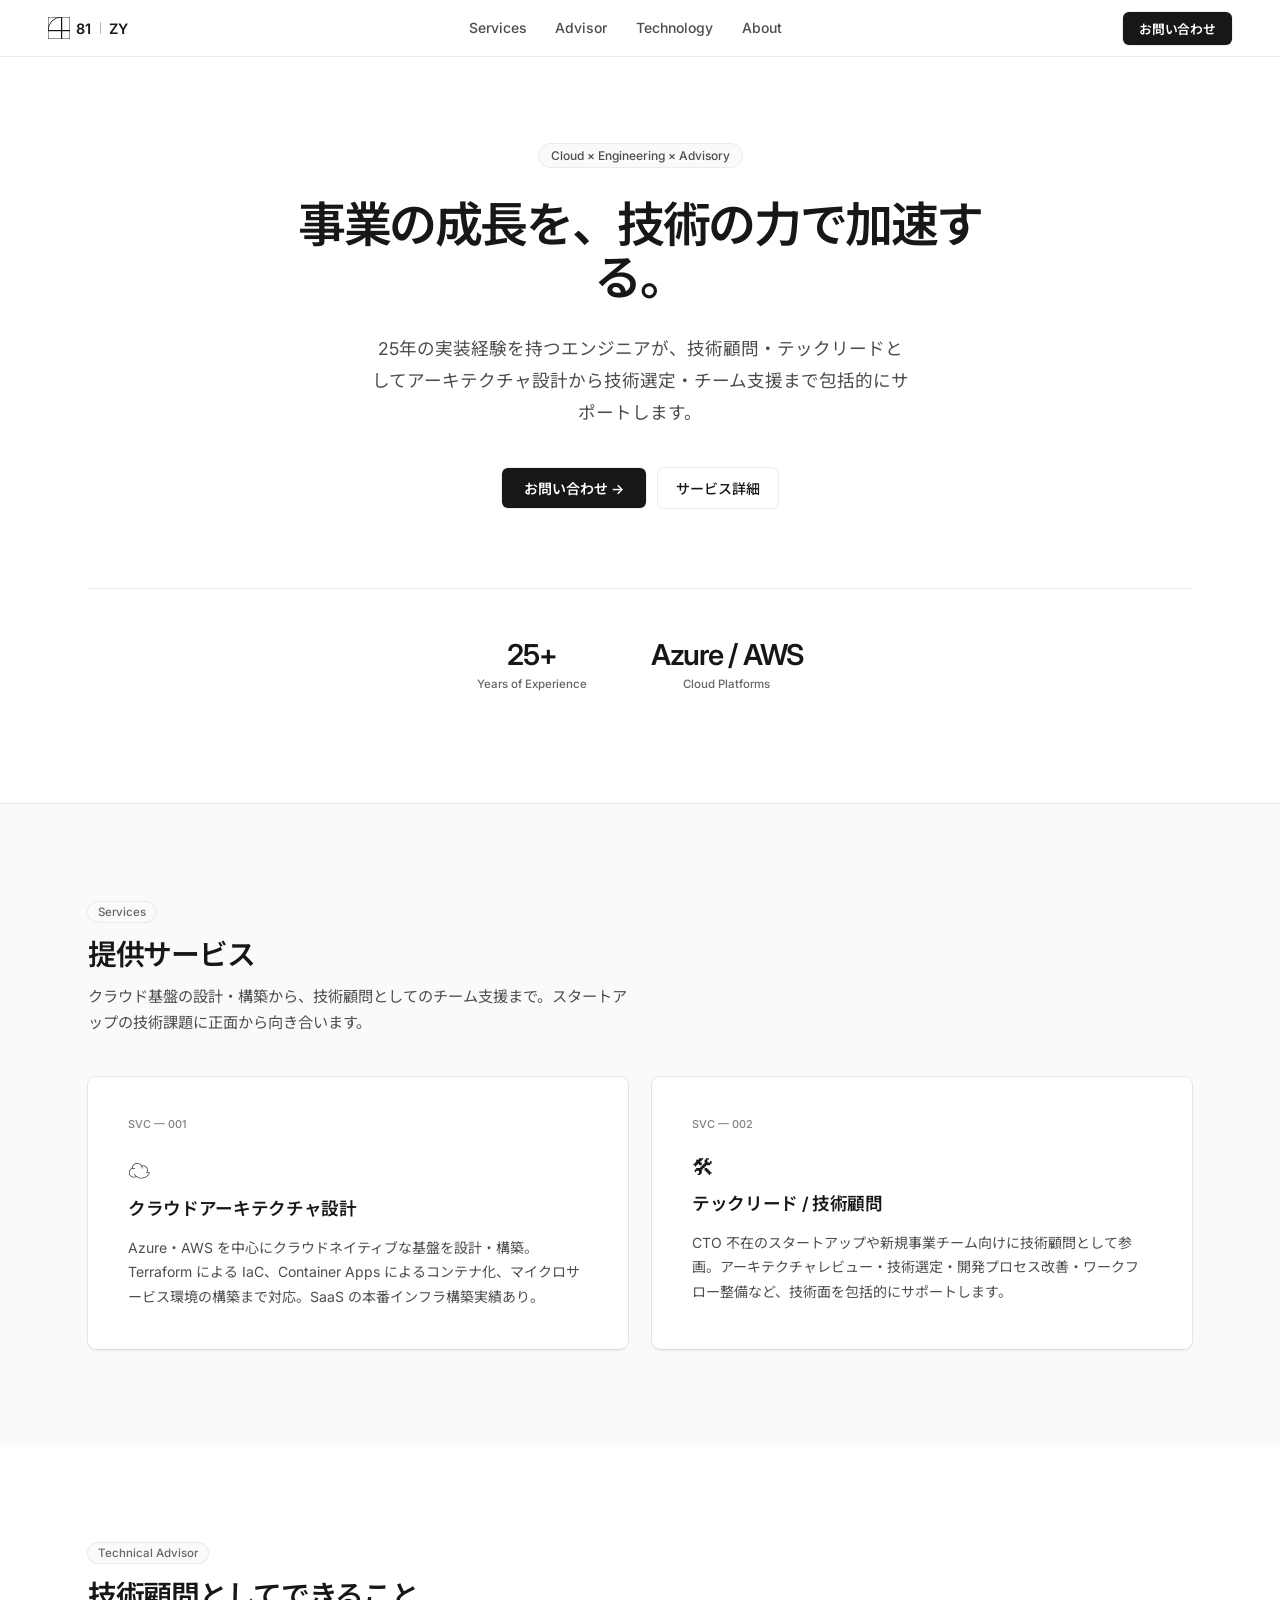
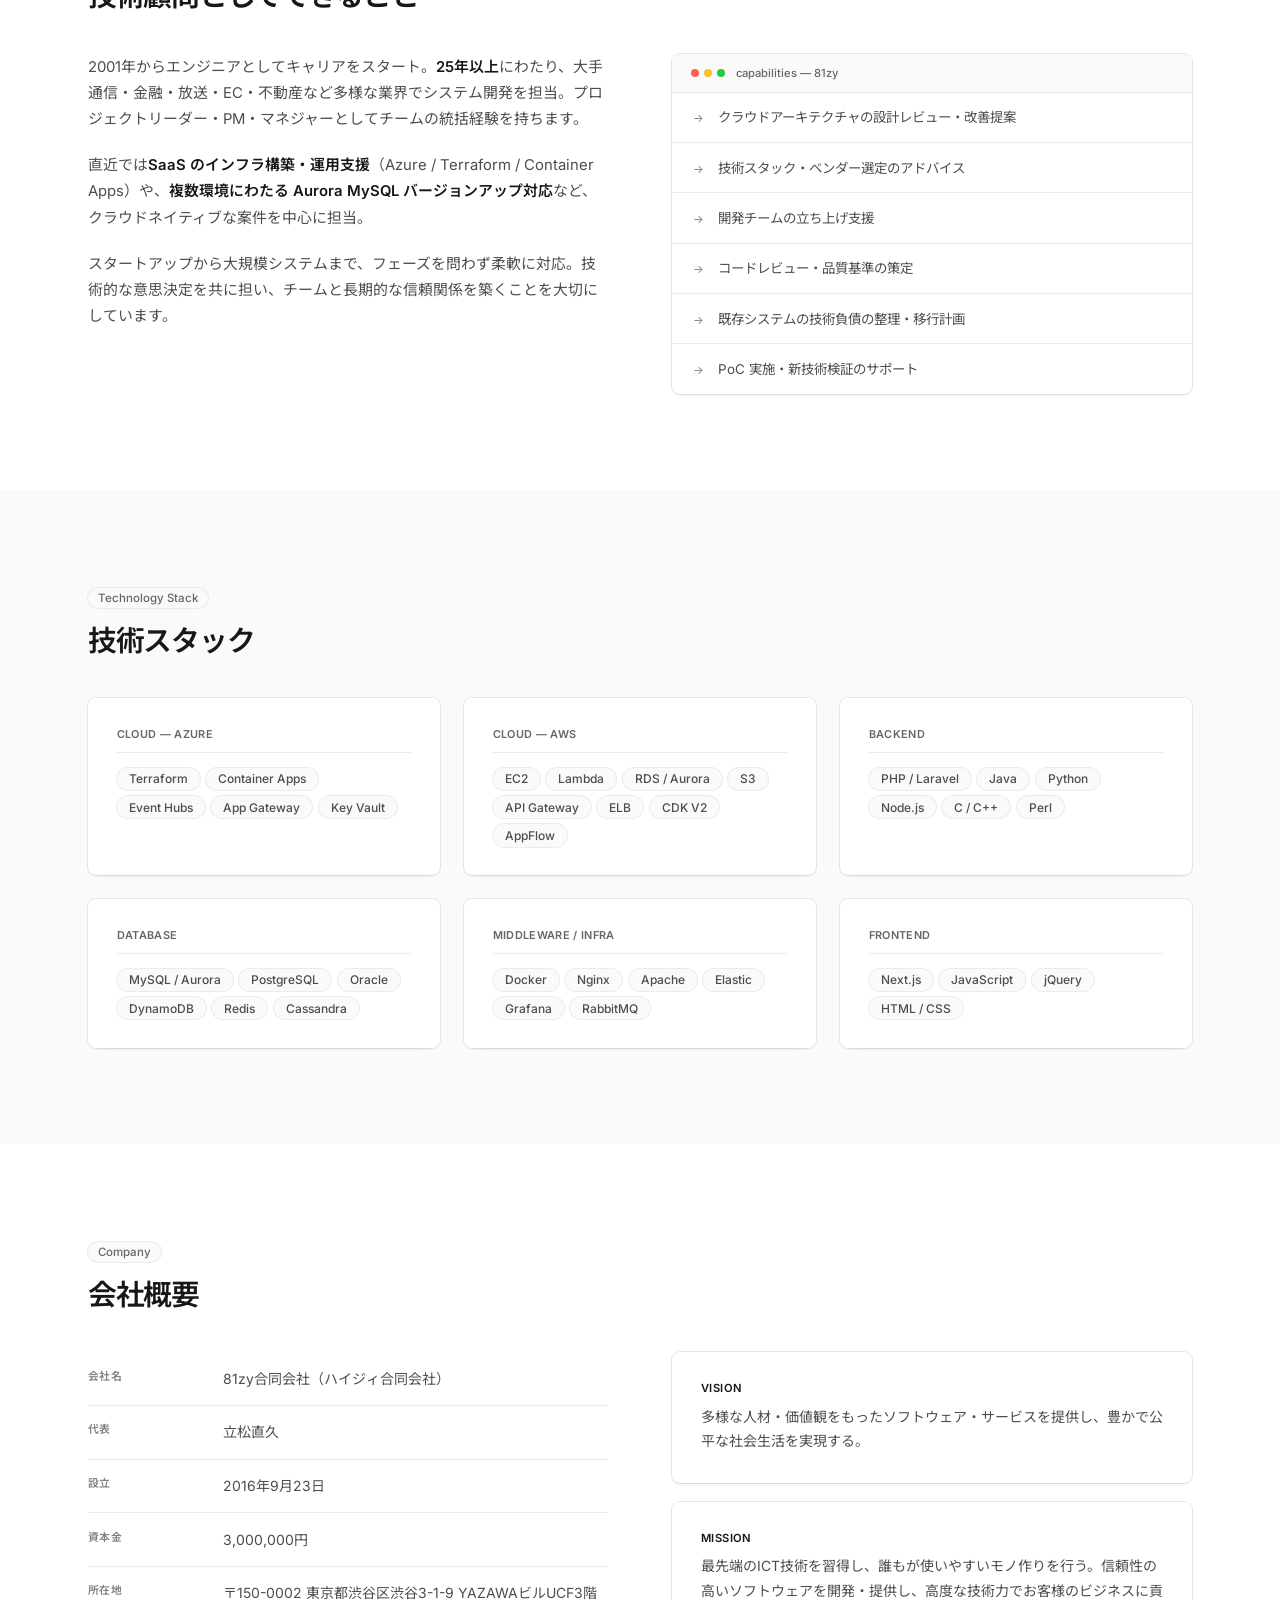
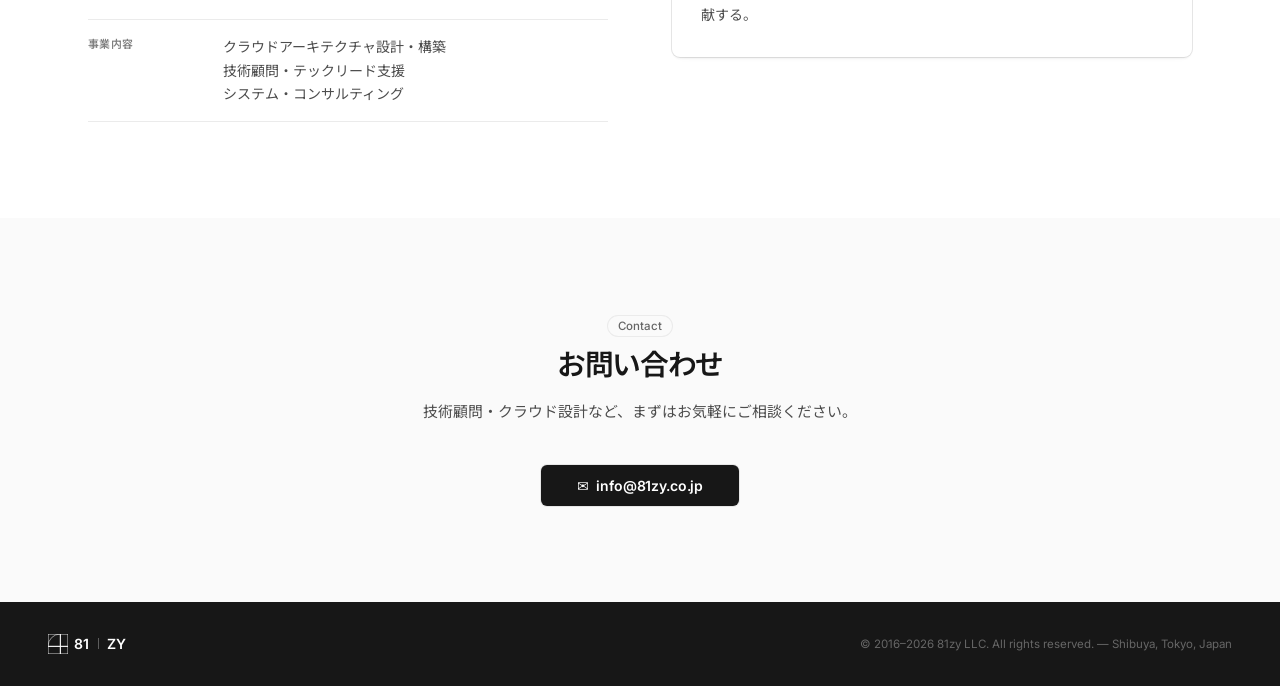
==== commit 2a2a29e6: "Update index.html" ====
--- a/index.html
+++ b/index.html
@@ -6,257 +6,153 @@
 <title>81zy LLC. | ハイジィ合同会社</title>
 <link rel="preconnect" href="https://fonts.googleapis.com">
 <link rel="preconnect" href="https://fonts.gstatic.com" crossorigin>
-<link href="https://fonts.googleapis.com/css2?family=Noto+Sans+JP:wght@400;500;600;700&display=swap" rel="stylesheet">
+<link href="https://fonts.googleapis.com/css2?family=Inter:wght@400;500;600&family=Noto+Sans+JP:wght@400;500;600&display=swap" rel="stylesheet">
 <style>
 *, *::before, *::after { box-sizing: border-box; margin: 0; padding: 0; }
 :root {
-  --dark-bg:      #15181e;
-  --darker-bg:    #0d0e12;
-  --light-bg:     #ffffff;
-  --subtle-bg:    #f1f2f3;
-  --tf-purple:    #7b42bc;
-  --action-blue:  #2264d6;
-  --text-dark:    #000000;
-  --text-mid:     #3b3d45;
-  --text-dim:     #656a76;
-  --text-light:   #efeff1;
-  --text-muted:   #d5d7db;
-  --border-light: rgba(178,182,189,0.3);
-  --border-dark:  rgba(97,104,117,1);
-  --shadow-micro: rgba(97,104,117,0.05) 0px 1px 1px, rgba(97,104,117,0.05) 0px 2px 2px;
+  --black:      #171717;
+  --white:      #ffffff;
+  --gray-50:    #fafafa;
+  --gray-100:   #ebebeb;
+  --gray-400:   #808080;
+  --gray-500:   #666666;
+  --gray-600:   #4d4d4d;
+  --shadow-border: rgba(0,0,0,0.08) 0px 0px 0px 1px;
+  --shadow-card: rgba(0,0,0,0.08) 0px 0px 0px 1px, rgba(0,0,0,0.04) 0px 2px 2px, rgba(0,0,0,0.04) 0px 8px 8px -8px, #fafafa 0px 0px 0px 1px;
+  --shadow-subtle: rgba(0,0,0,0.04) 0px 2px 2px;
+  --focus: hsla(212,100%,48%,1);
 }
 html { scroll-behavior: smooth; }
 body {
-  background: var(--light-bg);
-  color: var(--text-dark);
-  font-family: 'Noto Sans JP', system-ui, -apple-system, Arial, sans-serif;
+  background: var(--white);
+  color: var(--black);
+  font-family: 'Inter', 'Noto Sans JP', -apple-system, system-ui, Arial, sans-serif;
   font-weight: 400;
   overflow-x: hidden;
+  font-feature-settings: "liga";
 }
 
 /* ─── NAV ─── */
 nav {
   position: fixed; top: 0; left: 0; right: 0; z-index: 200;
-  height: 58px;
+  height: 56px;
   display: flex; align-items: center; justify-content: space-between;
   padding: 0 3rem;
-  background: rgba(21,24,30,0.97);
+  background: rgba(255,255,255,0.94);
   backdrop-filter: blur(12px);
-  border-bottom: 1px solid rgba(97,104,117,0.3);
-}
-.logo {
-  font-family: 'Noto Sans JP', sans-serif;
-  font-size: .9rem; font-weight: 700;
-  letter-spacing: .04em; color: #fff; text-decoration: none;
-  display: flex; align-items: center; gap: .45rem;
-}
+  box-shadow: rgba(0,0,0,0.08) 0px 0px 0px 1px;
+}
+.logo { font-size: .9rem; font-weight: 600; letter-spacing: -.01em; color: var(--black); text-decoration: none; display: flex; align-items: center; gap: .4rem; }
 .logo-mark { width: 22px; height: 22px; flex-shrink: 0; transition: opacity .2s; }
-.logo:hover .logo-mark { opacity: .8; }
-
+.logo:hover .logo-mark { opacity: .75; }
 nav ul { list-style: none; display: flex; }
-nav ul li a {
-  display: block; padding: 0 1rem; line-height: 58px;
-  font-family: 'Noto Sans JP', sans-serif; font-size: .875rem; font-weight: 500;
-  color: var(--text-muted); text-decoration: none;
-  transition: color .2s;
-}
-nav ul li a:hover { color: #fff; }
-
-.nav-cta {
-  display: inline-flex; align-items: center;
-  font-family: 'Noto Sans JP', sans-serif; font-size: .8rem; font-weight: 600;
-  color: #fff; background: var(--tf-purple);
-  padding: 8px 18px; border-radius: 5px;
-  text-decoration: none;
-  box-shadow: var(--shadow-micro);
-  transition: opacity .2s;
-}
-.nav-cta:hover { opacity: .88; }
-
-/* ─── HERO (dark) ─── */
-.hero-wrap { background: var(--dark-bg); }
-.hero {
-  max-width: 1150px; margin: 0 auto;
-  padding: 8rem 3rem 6rem;
-}
-.h-label {
-  font-family: 'Noto Sans JP', sans-serif; font-size: .8rem; font-weight: 600;
-  letter-spacing: 1.3px; text-transform: uppercase;
-  color: var(--tf-purple); margin-bottom: 1.6rem;
-}
+nav ul li a { display: block; padding: 0 .9rem; line-height: 56px; font-size: .875rem; font-weight: 500; color: var(--gray-600); text-decoration: none; transition: color .2s; }
+nav ul li a:hover { color: var(--black); }
+.nav-cta { display: inline-flex; align-items: center; font-size: .8rem; font-weight: 600; color: var(--white); background: var(--black); padding: 7px 16px; border-radius: 6px; text-decoration: none; letter-spacing: -.01em; box-shadow: var(--shadow-border); transition: opacity .2s; }
+.nav-cta:hover { opacity: .82; }
+
+/* ─── HERO ─── */
+.hero-wrap { background: var(--white); border-bottom: 1px solid var(--gray-100); }
+.hero { max-width: 1200px; margin: 0 auto; padding: 9rem 3rem 7rem; text-align: center; }
+.hero-badge { display: inline-flex; align-items: center; gap: .4rem; font-size: .75rem; font-weight: 500; color: var(--gray-600); background: var(--gray-50); box-shadow: var(--shadow-border); padding: 4px 12px; border-radius: 9999px; margin-bottom: 2rem; }
 .hero h1 {
-  font-family: 'Noto Sans JP', sans-serif; font-weight: 700;
-  font-size: clamp(2.4rem, 5vw, 4.2rem);
-  line-height: 1.17; color: var(--text-light);
-  max-width: 720px;
-}
-.hero h1 .accent { color: var(--tf-purple); }
-.hero-body {
-  margin-top: 1.8rem;
-  font-size: 1.1rem; line-height: 1.65;
-  color: var(--text-muted); max-width: 560px;
-}
-.h-actions {
-  margin-top: 2.5rem; display: flex; gap: 1rem; flex-wrap: wrap;
-}
-.btn-primary {
-  display: inline-flex; align-items: center; gap: .5rem;
-  font-family: 'Noto Sans JP', sans-serif; font-size: .875rem; font-weight: 600;
-  color: #fff; background: var(--tf-purple);
-  padding: 9px 15px; border-radius: 5px;
-  text-decoration: none;
-  box-shadow: var(--shadow-micro);
-  transition: opacity .2s;
-}
-.btn-primary:hover { opacity: .88; }
-.btn-secondary {
-  display: inline-flex; align-items: center; gap: .5rem;
-  font-family: 'Noto Sans JP', sans-serif; font-size: .875rem; font-weight: 500;
-  color: var(--text-muted); background: var(--dark-bg);
-  border: 1px solid var(--border-light);
-  padding: 9px 15px; border-radius: 5px;
-  text-decoration: none;
-  box-shadow: var(--shadow-micro);
-  transition: border-color .2s, color .2s;
-}
-.btn-secondary:hover { border-color: rgba(178,182,189,0.6); color: #fff; }
-.h-stats {
-  display: flex; gap: 3rem; margin-top: 4rem;
-  padding-top: 2.5rem; border-top: 1px solid rgba(97,104,117,0.25);
-}
-.hst { padding-left: 1rem; border-left: 2px solid var(--tf-purple); }
-.hst-n {
-  font-family: 'Noto Sans JP', sans-serif; font-size: 1.8rem; font-weight: 700;
-  color: var(--text-light);
-}
-.hst-l {
-  font-family: 'Noto Sans JP', sans-serif; font-size: .7rem; font-weight: 600;
-  letter-spacing: 1px; text-transform: uppercase; color: var(--text-dim);
-  margin-top: .3rem;
-}
+  font-size: clamp(2.2rem, 5.5vw, 3rem);
+  font-weight: 600; line-height: 1.1;
+  letter-spacing: -2.4px;
+  color: var(--black); max-width: 760px; margin: 0 auto;
+}
+.hero-body { margin: 1.8rem auto 0; font-size: 1.1rem; line-height: 1.8; color: var(--gray-600); max-width: 540px; font-weight: 400; }
+.h-actions { margin-top: 2.5rem; display: flex; gap: .75rem; flex-wrap: wrap; justify-content: center; }
+.btn-primary { display: inline-flex; align-items: center; gap: .5rem; font-size: .875rem; font-weight: 600; color: var(--white); background: var(--black); padding: 10px 22px; border-radius: 6px; text-decoration: none; box-shadow: var(--shadow-border); letter-spacing: -.01em; transition: opacity .2s; }
+.btn-primary:hover { opacity: .82; }
+.btn-secondary { display: inline-flex; align-items: center; gap: .5rem; font-size: .875rem; font-weight: 500; color: var(--black); background: var(--white); border-radius: 6px; padding: 10px 18px; text-decoration: none; box-shadow: var(--shadow-border); letter-spacing: -.01em; transition: background .2s; }
+.btn-secondary:hover { background: var(--gray-50); }
+.h-stats { display: flex; gap: 4rem; margin-top: 5rem; justify-content: center; padding-top: 3rem; border-top: 1px solid var(--gray-100); }
+.hst { text-align: center; }
+.hst-n { font-size: 1.8rem; font-weight: 600; color: var(--black); letter-spacing: -1.28px; }
+.hst-l { font-size: .72rem; font-weight: 500; color: var(--gray-500); margin-top: .3rem; }
 
 /* ─── SECTION BASE ─── */
-.section-wrap { max-width: 1150px; margin: 0 auto; padding: 0 3rem; }
-section { padding: 5.5rem 0; }
-section.s-light { background: var(--light-bg); }
-section.s-subtle { background: var(--subtle-bg); }
-section.s-dark { background: var(--dark-bg); }
-.s-label {
-  font-family: 'Noto Sans JP', sans-serif; font-size: .78rem; font-weight: 600;
-  letter-spacing: 1.3px; text-transform: uppercase; color: var(--text-dim);
-  margin-bottom: .8rem;
-}
-section.s-dark .s-label { color: var(--tf-purple); }
-.s-title {
-  font-family: 'Noto Sans JP', sans-serif; font-weight: 700;
-  font-size: clamp(1.5rem, 2.5vw, 2rem);
-  line-height: 1.19; color: var(--text-dark);
-}
-section.s-dark .s-title { color: var(--text-light); }
+.section-wrap { max-width: 1200px; margin: 0 auto; padding: 0 3rem; }
+section { padding: 6rem 0; }
+section.s-white { background: var(--white); }
+section.s-subtle { background: var(--gray-50); }
+.s-badge { display: inline-flex; align-items: center; font-size: .72rem; font-weight: 500; color: var(--gray-500); background: var(--gray-50); box-shadow: rgba(235,235,235,1) 0px 0px 0px 1px; padding: 3px 10px; border-radius: 9999px; margin-bottom: 1rem; }
+.s-title { font-size: clamp(1.4rem, 2.5vw, 1.8rem); font-weight: 600; color: var(--black); line-height: 1.2; letter-spacing: -1.28px; }
 
 /* ─── SERVICES ─── */
-.svc-lead { max-width: 540px; font-size: .93rem; line-height: 1.7; color: var(--text-mid); margin-top: .7rem; }
-.svc-grid { display: grid; grid-template-columns: 1fr 1fr; gap: 1px; background: var(--subtle-bg); margin-top: 2.5rem; border: 1px solid #e5e7ea; }
-.svc {
-  background: var(--light-bg); padding: 2.8rem;
-  box-shadow: var(--shadow-micro);
-  transition: background .2s;
-}
-.svc:hover { background: #fafafa; }
-.svc-id { font-size: .68rem; font-weight: 600; letter-spacing: 1px; text-transform: uppercase; color: var(--text-dim); margin-bottom: 1.4rem; }
+.svc-lead { max-width: 540px; font-size: .95rem; line-height: 1.75; color: var(--gray-600); margin-top: .7rem; }
+.svc-grid { display: grid; grid-template-columns: 1fr 1fr; gap: 1.5rem; margin-top: 2.5rem; }
+.svc { background: var(--white); padding: 2.5rem; border-radius: 8px; box-shadow: var(--shadow-card); transition: box-shadow .25s; }
+.svc:hover { box-shadow: rgba(0,0,0,0.12) 0px 0px 0px 1px, rgba(0,0,0,0.06) 0px 4px 8px; }
+.svc-id { font-size: .68rem; font-weight: 500; color: var(--gray-400); margin-bottom: 1.4rem; }
 .svc-icon { font-size: 1.4rem; margin-bottom: .8rem; }
-.svc h3 { font-family: 'Noto Sans JP', sans-serif; font-size: 1.15rem; font-weight: 700; color: var(--text-dark); line-height: 1.3; margin-bottom: 1rem; }
-.svc p { font-size: .88rem; line-height: 1.8; color: var(--text-mid); }
+.svc h3 { font-size: 1.1rem; font-weight: 600; color: var(--black); line-height: 1.3; letter-spacing: -.32px; margin-bottom: .9rem; }
+.svc p { font-size: .875rem; line-height: 1.75; color: var(--gray-600); }
 
 /* ─── ADVISOR ─── */
 .adv-wrap { display: grid; grid-template-columns: 1fr 1fr; gap: 4rem; margin-top: 2.5rem; align-items: start; }
-.adv-bio p { font-size: .93rem; line-height: 1.8; color: var(--text-muted); margin-bottom: 1.3rem; }
-.adv-bio strong { color: #a78bfa; font-weight: 600; }
-.adv-card {
-  background: var(--darker-bg); border: 1px solid rgba(97,104,117,0.4);
-  border-radius: 8px; overflow: hidden;
-  box-shadow: var(--shadow-micro);
-}
-.card-header {
-  display: flex; align-items: center; gap: .7rem;
-  padding: .75rem 1.2rem; border-bottom: 1px solid rgba(97,104,117,0.3);
-  background: rgba(255,255,255,.03);
-}
+.adv-bio p { font-size: .93rem; line-height: 1.75; color: var(--gray-600); margin-bottom: 1.3rem; }
+.adv-bio strong { color: var(--black); font-weight: 600; }
+.adv-card { background: var(--white); border-radius: 8px; box-shadow: var(--shadow-card); overflow: hidden; }
+.card-header { display: flex; align-items: center; gap: .7rem; padding: .75rem 1.2rem; border-bottom: 1px solid var(--gray-100); background: var(--gray-50); }
 .cdots { display: flex; gap: 5px; }
-.cd { width: 9px; height: 9px; border-radius: 50%; }
+.cd { width: 8px; height: 8px; border-radius: 50%; }
 .cd.r { background: #ff5f57; } .cd.y { background: #febc2e; } .cd.g { background: #28c840; }
-.card-title { font-family: 'Noto Sans JP', sans-serif; font-size: .7rem; color: var(--text-dim); letter-spacing: .05em; }
-.cap-row {
-  display: flex; gap: .9rem; align-items: flex-start;
-  padding: .9rem 1.3rem; border-bottom: 1px solid rgba(97,104,117,0.15);
-  font-size: .85rem; line-height: 1.6; color: var(--text-muted);
-  transition: background .15s;
-}
+.card-title { font-size: .7rem; font-weight: 500; color: var(--gray-500); }
+.cap-row { display: flex; gap: .9rem; align-items: flex-start; padding: .85rem 1.3rem; border-bottom: 1px solid var(--gray-100); font-size: .84rem; line-height: 1.65; color: var(--gray-600); transition: background .15s; }
 .cap-row:last-child { border-bottom: none; }
-.cap-row:hover { background: rgba(123,66,188,.1); color: var(--text-light); }
-.cap-arr { color: var(--tf-purple); flex-shrink: 0; margin-top: .2rem; font-weight: 700; }
+.cap-row:hover { background: var(--gray-50); color: var(--black); }
+.cap-arr { color: var(--gray-400); flex-shrink: 0; margin-top: .2rem; font-size: .7rem; }
 
 /* ─── TECH ─── */
-.tech-grid { display: grid; grid-template-columns: repeat(3,1fr); gap: 1px; background: #e5e7ea; margin-top: 2.5rem; border: 1px solid #e5e7ea; }
-.tb { background: var(--light-bg); padding: 1.8rem; transition: background .2s; }
-.tb:hover { background: #fafafa; }
-.tb-head { font-size: .7rem; font-weight: 600; letter-spacing: 1px; text-transform: uppercase; color: var(--text-dim); margin-bottom: .9rem; padding-bottom: .7rem; border-bottom: 1px solid #e5e7ea; }
+.tech-grid { display: grid; grid-template-columns: repeat(3,1fr); gap: 1.5rem; margin-top: 2.5rem; }
+.tb { background: var(--white); padding: 1.8rem; border-radius: 8px; box-shadow: var(--shadow-card); }
+.tb-head { font-size: .68rem; font-weight: 600; color: var(--gray-500); margin-bottom: .9rem; padding-bottom: .7rem; border-bottom: 1px solid var(--gray-100); letter-spacing: .03em; text-transform: uppercase; }
 .tags { display: flex; flex-wrap: wrap; gap: .4rem; }
-.tag { font-size: .75rem; padding: .22rem .7rem; background: var(--subtle-bg); border: 1px solid #d5d7db; border-radius: 4px; color: var(--text-mid); box-shadow: var(--shadow-micro); transition: all .18s; }
-.tag:hover { border-color: var(--tf-purple); color: var(--tf-purple); }
+.tag { font-size: .75rem; font-weight: 500; padding: .22rem .75rem; background: var(--gray-50); box-shadow: rgba(235,235,235,1) 0px 0px 0px 1px; border-radius: 9999px; color: var(--gray-600); transition: all .18s; }
+.tag:hover { box-shadow: rgba(0,0,0,0.12) 0px 0px 0px 1px; color: var(--black); }
 
 /* ─── COMPANY ─── */
 .co-wrap { display: grid; grid-template-columns: 1fr 1fr; gap: 4rem; margin-top: 2.5rem; }
 .co-tbl { width: 100%; border-collapse: collapse; }
-.co-tbl tr { border-bottom: 1px solid rgba(97,104,117,0.2); }
-.co-tbl td { padding: .9rem 0; font-size: .88rem; line-height: 1.7; vertical-align: top; color: var(--text-muted); }
-.co-tbl td:first-child { font-size: .68rem; font-weight: 600; letter-spacing: 1px; text-transform: uppercase; color: var(--text-dim); width: 26%; padding-right: 1rem; }
+.co-tbl tr { border-bottom: 1px solid var(--gray-100); }
+.co-tbl td { padding: .9rem 0; font-size: .875rem; line-height: 1.7; vertical-align: top; color: var(--gray-600); }
+.co-tbl td:first-child { font-size: .68rem; font-weight: 600; color: var(--gray-400); text-transform: uppercase; letter-spacing: .04em; width: 26%; padding-right: 1rem; }
 .v-box { display: flex; flex-direction: column; gap: 1.2rem; }
-.v-block { background: var(--darker-bg); padding: 1.8rem; border-radius: 8px; border: 1px solid rgba(97,104,117,0.3); }
-.v-lbl { font-size: .7rem; font-weight: 600; letter-spacing: 1.3px; text-transform: uppercase; color: var(--tf-purple); margin-bottom: .6rem; }
-.v-block p { font-size: .88rem; line-height: 1.8; color: var(--text-muted); }
+.v-block { background: var(--white); padding: 1.8rem; border-radius: 8px; box-shadow: var(--shadow-card); }
+.v-lbl { font-size: .7rem; font-weight: 600; color: var(--black); margin-bottom: .6rem; letter-spacing: .04em; text-transform: uppercase; }
+.v-block p { font-size: .875rem; line-height: 1.75; color: var(--gray-600); }
 
 /* ─── CONTACT ─── */
-.contact-inner { text-align: center; max-width: 580px; margin: 0 auto; }
-.ct-sub { font-size: .93rem; line-height: 1.7; color: var(--text-mid); margin-top: 1rem; }
-.ct-btn {
-  display: inline-flex; align-items: center; gap: .8rem;
-  font-family: 'Noto Sans JP', sans-serif; font-size: .875rem; font-weight: 600;
-  color: #fff; background: var(--tf-purple);
-  padding: 12px 36px; border-radius: 5px;
-  text-decoration: none; margin-top: 2.5rem;
-  box-shadow: var(--shadow-micro);
-  transition: opacity .2s;
-}
-.ct-btn:hover { opacity: .88; }
+.contact-inner { text-align: center; max-width: 560px; margin: 0 auto; }
+.ct-sub { font-size: .93rem; line-height: 1.75; color: var(--gray-600); margin-top: 1rem; }
+.ct-btn { display: inline-flex; align-items: center; gap: .8rem; font-size: .875rem; font-weight: 600; color: var(--white); background: var(--black); padding: 12px 36px; border-radius: 6px; text-decoration: none; margin-top: 2.5rem; letter-spacing: -.01em; box-shadow: var(--shadow-border); transition: opacity .2s; }
+.ct-btn:hover { opacity: .82; }
 
 /* ─── FOOTER ─── */
-footer {
-  background: var(--darker-bg); padding: 2rem 3rem;
-  display: flex; justify-content: space-between; align-items: center;
-  border-top: 1px solid rgba(97,104,117,0.3);
-}
-.footer-logo { font-family: 'Noto Sans JP', sans-serif; font-size: .88rem; font-weight: 700; letter-spacing: .04em; color: #fff; text-decoration: none; display: flex; align-items: center; gap: .45rem; }
-footer p { font-size: .72rem; color: var(--text-dim); letter-spacing: .04em; }
+footer { background: var(--black); padding: 2rem 3rem; display: flex; justify-content: space-between; align-items: center; }
+.footer-logo { font-size: .875rem; font-weight: 600; color: var(--white); text-decoration: none; display: flex; align-items: center; gap: .4rem; letter-spacing: -.01em; }
+footer p { font-size: .72rem; color: var(--gray-500); }
 
 /* ─── HAMBURGER ─── */
 .hamburger { display: none; flex-direction: column; justify-content: center; gap: 5px; width: 36px; height: 36px; cursor: pointer; background: none; border: none; padding: 4px; }
-.hamburger span { display: block; width: 100%; height: 2px; background: #fff; transition: all .3s; }
-.hamburger.open span:nth-child(1) { transform: translateY(7px) rotate(45deg); }
+.hamburger span { display: block; width: 100%; height: 1.5px; background: var(--black); transition: all .3s; }
+.hamburger.open span:nth-child(1) { transform: translateY(6.5px) rotate(45deg); }
 .hamburger.open span:nth-child(2) { opacity: 0; }
-.hamburger.open span:nth-child(3) { transform: translateY(-7px) rotate(-45deg); }
-.mobile-menu { display: none; position: fixed; top: 58px; left: 0; right: 0; z-index: 199; background: rgba(13,14,18,.98); border-bottom: 1px solid rgba(97,104,117,0.3); backdrop-filter: blur(12px); flex-direction: column; }
+.hamburger.open span:nth-child(3) { transform: translateY(-6.5px) rotate(-45deg); }
+.mobile-menu { display: none; position: fixed; top: 56px; left: 0; right: 0; z-index: 199; background: rgba(255,255,255,.98); border-bottom: 1px solid var(--gray-100); backdrop-filter: blur(12px); flex-direction: column; }
 .mobile-menu.open { display: flex; }
-.mobile-menu a { display: block; padding: 1rem 1.5rem; font-size: .9rem; font-weight: 500; color: var(--text-muted); text-decoration: none; border-bottom: 1px solid rgba(97,104,117,0.2); transition: color .2s; }
-.mobile-menu a:hover { color: #fff; }
+.mobile-menu a { display: block; padding: 1rem 1.5rem; font-size: .875rem; font-weight: 500; color: var(--gray-600); text-decoration: none; border-bottom: 1px solid var(--gray-100); transition: color .2s; }
+.mobile-menu a:hover { color: var(--black); }
 
 @media(max-width:900px){
   nav ul, .nav-cta { display: none; }
   nav { padding: 0 1.5rem; }
   .hamburger { display: flex; }
-  .hero { padding: 7rem 1.5rem 4rem; }
+  .hero { padding: 8rem 1.5rem 5rem; }
   section .section-wrap { padding: 0 1.5rem; }
-  .svc-grid, .adv-wrap, .tech-grid, .co-wrap { grid-template-columns: 1fr; gap: 1px; }
+  .svc-grid, .adv-wrap, .tech-grid, .co-wrap { grid-template-columns: 1fr; }
 }
 </style>
 </head>
@@ -265,15 +161,15 @@
 <nav>
   <a href="#" class="logo">
     <svg class="logo-mark" viewBox="0 0 500 500" xmlns="http://www.w3.org/2000/svg">
-      <rect width="500" height="500" fill="#0d0e12"/>
-      <rect x="0" y="0" width="500" height="500" fill="none" stroke="#ffffff" stroke-width="20"/>
-      <line x1="309" y1="0" x2="309" y2="500" stroke="#ffffff" stroke-width="28"/>
-      <line x1="0" y1="309" x2="500" y2="309" stroke="#ffffff" stroke-width="28"/>
-      <path d="M 309 0 A 309 309 0 0 0 0 309" fill="none" stroke="#7b42bc" stroke-width="22" opacity=".9"/>
+      <rect width="500" height="500" fill="#ffffff"/>
+      <rect x="0" y="0" width="500" height="500" fill="none" stroke="#171717" stroke-width="20"/>
+      <line x1="309" y1="0" x2="309" y2="500" stroke="#171717" stroke-width="28"/>
+      <line x1="0" y1="309" x2="500" y2="309" stroke="#171717" stroke-width="28"/>
+      <path d="M 309 0 A 309 309 0 0 0 0 309" fill="none" stroke="#171717" stroke-width="22" opacity=".9"/>
     </svg>
-    <span style="color:#fff;">81</span>
-    <span style="display:inline-block;width:1px;height:13px;background:#7b42bc;opacity:.7;margin:0 2px;"></span>
-    <span style="color:#7b42bc;">ZY</span>
+    <span>81</span>
+    <span style="display:inline-block;width:1px;height:12px;background:#171717;opacity:.3;margin:0 2px;"></span>
+    <span>ZY</span>
   </a>
   <ul>
     <li><a href="#services">Services</a></li>
@@ -295,8 +191,8 @@
 <!-- HERO -->
 <div class="hero-wrap">
   <div class="hero">
-    <div class="h-label">Cloud × Engineering × Advisory</div>
-    <h1>事業の成長を、技術の力で<br><span class="accent">加速する。</span></h1>
+    <div class="hero-badge">Cloud × Engineering × Advisory</div>
+    <h1>事業の成長を、技術の力で加速する。</h1>
     <p class="hero-body">25年の実装経験を持つエンジニアが、技術顧問・テックリードとしてアーキテクチャ設計から技術選定・チーム支援まで包括的にサポートします。</p>
     <div class="h-actions">
       <a href="#contact" class="btn-primary">お問い合わせ →</a>
@@ -310,11 +206,11 @@
 </div>
 
 <!-- SERVICES -->
-<section class="s-light" id="services">
-  <div class="section-wrap">
-    <div class="s-label">Services</div>
+<section class="s-subtle" id="services">
+  <div class="section-wrap">
+    <div class="s-badge">Services</div>
     <h2 class="s-title">提供サービス</h2>
-    <p class="svc-lead">クラウド基盤の設計・構築から、技術顧問としてのチーム支援まで。スタートアップの技術課題に正面から向き合います。</p>
+    <p class="svc-lead" style="margin-top:.7rem;font-size:.95rem;line-height:1.75;color:var(--gray-600);">クラウド基盤の設計・構築から、技術顧問としてのチーム支援まで。スタートアップの技術課題に正面から向き合います。</p>
     <div class="svc-grid">
       <div class="svc"><div class="svc-id">SVC — 001</div><div class="svc-icon">☁️</div><h3>クラウドアーキテクチャ設計</h3><p>Azure・AWS を中心にクラウドネイティブな基盤を設計・構築。Terraform による IaC、Container Apps によるコンテナ化、マイクロサービス環境の構築まで対応。SaaS の本番インフラ構築実績あり。</p></div>
       <div class="svc"><div class="svc-id">SVC — 002</div><div class="svc-icon">🛠</div><h3>テックリード / 技術顧問</h3><p>CTO 不在のスタートアップや新規事業チーム向けに技術顧問として参画。アーキテクチャレビュー・技術選定・開発プロセス改善・ワークフロー整備など、技術面を包括的にサポートします。</p></div>
@@ -323,9 +219,9 @@
 </section>
 
 <!-- ADVISOR -->
-<section class="s-dark" id="advisor">
-  <div class="section-wrap">
-    <div class="s-label">Technical Advisor</div>
+<section class="s-white" id="advisor">
+  <div class="section-wrap">
+    <div class="s-badge">Technical Advisor</div>
     <h2 class="s-title">技術顧問としてできること</h2>
     <div class="adv-wrap">
       <div class="adv-bio">
@@ -349,7 +245,7 @@
 <!-- TECH -->
 <section class="s-subtle" id="tech">
   <div class="section-wrap">
-    <div class="s-label">Technology Stack</div>
+    <div class="s-badge">Technology Stack</div>
     <h2 class="s-title">技術スタック</h2>
     <div class="tech-grid">
       <div class="tb"><div class="tb-head">Cloud — Azure</div><div class="tags"><span class="tag">Terraform</span><span class="tag">Container Apps</span><span class="tag">Event Hubs</span><span class="tag">App Gateway</span><span class="tag">Key Vault</span></div></div>
@@ -363,9 +259,9 @@
 </section>
 
 <!-- ABOUT -->
-<section class="s-dark" id="about">
-  <div class="section-wrap">
-    <div class="s-label">Company</div>
+<section class="s-white" id="about">
+  <div class="section-wrap">
+    <div class="s-badge">Company</div>
     <h2 class="s-title">会社概要</h2>
     <div class="co-wrap">
       <table class="co-tbl">
@@ -385,10 +281,10 @@
 </section>
 
 <!-- CONTACT -->
-<section class="s-light" id="contact">
+<section class="s-subtle" id="contact">
   <div class="section-wrap">
     <div class="contact-inner">
-      <div class="s-label" style="color:var(--tf-purple);">Contact</div>
+      <div class="s-badge" style="display:inline-flex;margin-bottom:.8rem;">Contact</div>
       <h2 class="s-title">お問い合わせ</h2>
       <p class="ct-sub">技術顧問・クラウド設計など、まずはお気軽にご相談ください。</p>
       <a href="#" class="ct-btn" id="contact-email">✉ &nbsp;お問い合わせはこちら</a>
@@ -399,14 +295,14 @@
 
 <footer>
   <a href="#" class="footer-logo">
-    <svg style="width:22px;height:22px;flex-shrink:0;" viewBox="0 0 500 500" xmlns="http://www.w3.org/2000/svg">
-      <rect width="500" height="500" fill="#0d0e12"/>
-      <rect x="0" y="0" width="500" height="500" fill="none" stroke="#fff" stroke-width="20"/>
-      <line x1="309" y1="0" x2="309" y2="500" stroke="#fff" stroke-width="28"/>
-      <line x1="0" y1="309" x2="500" y2="309" stroke="#fff" stroke-width="28"/>
-      <path d="M 309 0 A 309 309 0 0 0 0 309" fill="none" stroke="#7b42bc" stroke-width="22" opacity=".9"/>
+    <svg style="width:20px;height:20px;flex-shrink:0;" viewBox="0 0 500 500" xmlns="http://www.w3.org/2000/svg">
+      <rect width="500" height="500" fill="#171717"/>
+      <rect x="0" y="0" width="500" height="500" fill="none" stroke="#ffffff" stroke-width="20"/>
+      <line x1="309" y1="0" x2="309" y2="500" stroke="#ffffff" stroke-width="28"/>
+      <line x1="0" y1="309" x2="500" y2="309" stroke="#ffffff" stroke-width="28"/>
+      <path d="M 309 0 A 309 309 0 0 0 0 309" fill="none" stroke="#ffffff" stroke-width="22" opacity=".6"/>
     </svg>
-    <span style="color:#fff;">81</span><span style="display:inline-block;width:1px;height:12px;background:#7b42bc;opacity:.7;margin:0 2px;"></span><span style="color:#7b42bc;">ZY</span>
+    <span>81</span><span style="display:inline-block;width:1px;height:11px;background:#fff;opacity:.3;margin:0 2px;"></span><span>ZY</span>
   </a>
   <p>© 2016–2026 81zy LLC. All rights reserved. — Shibuya, Tokyo, Japan</p>
 </footer>
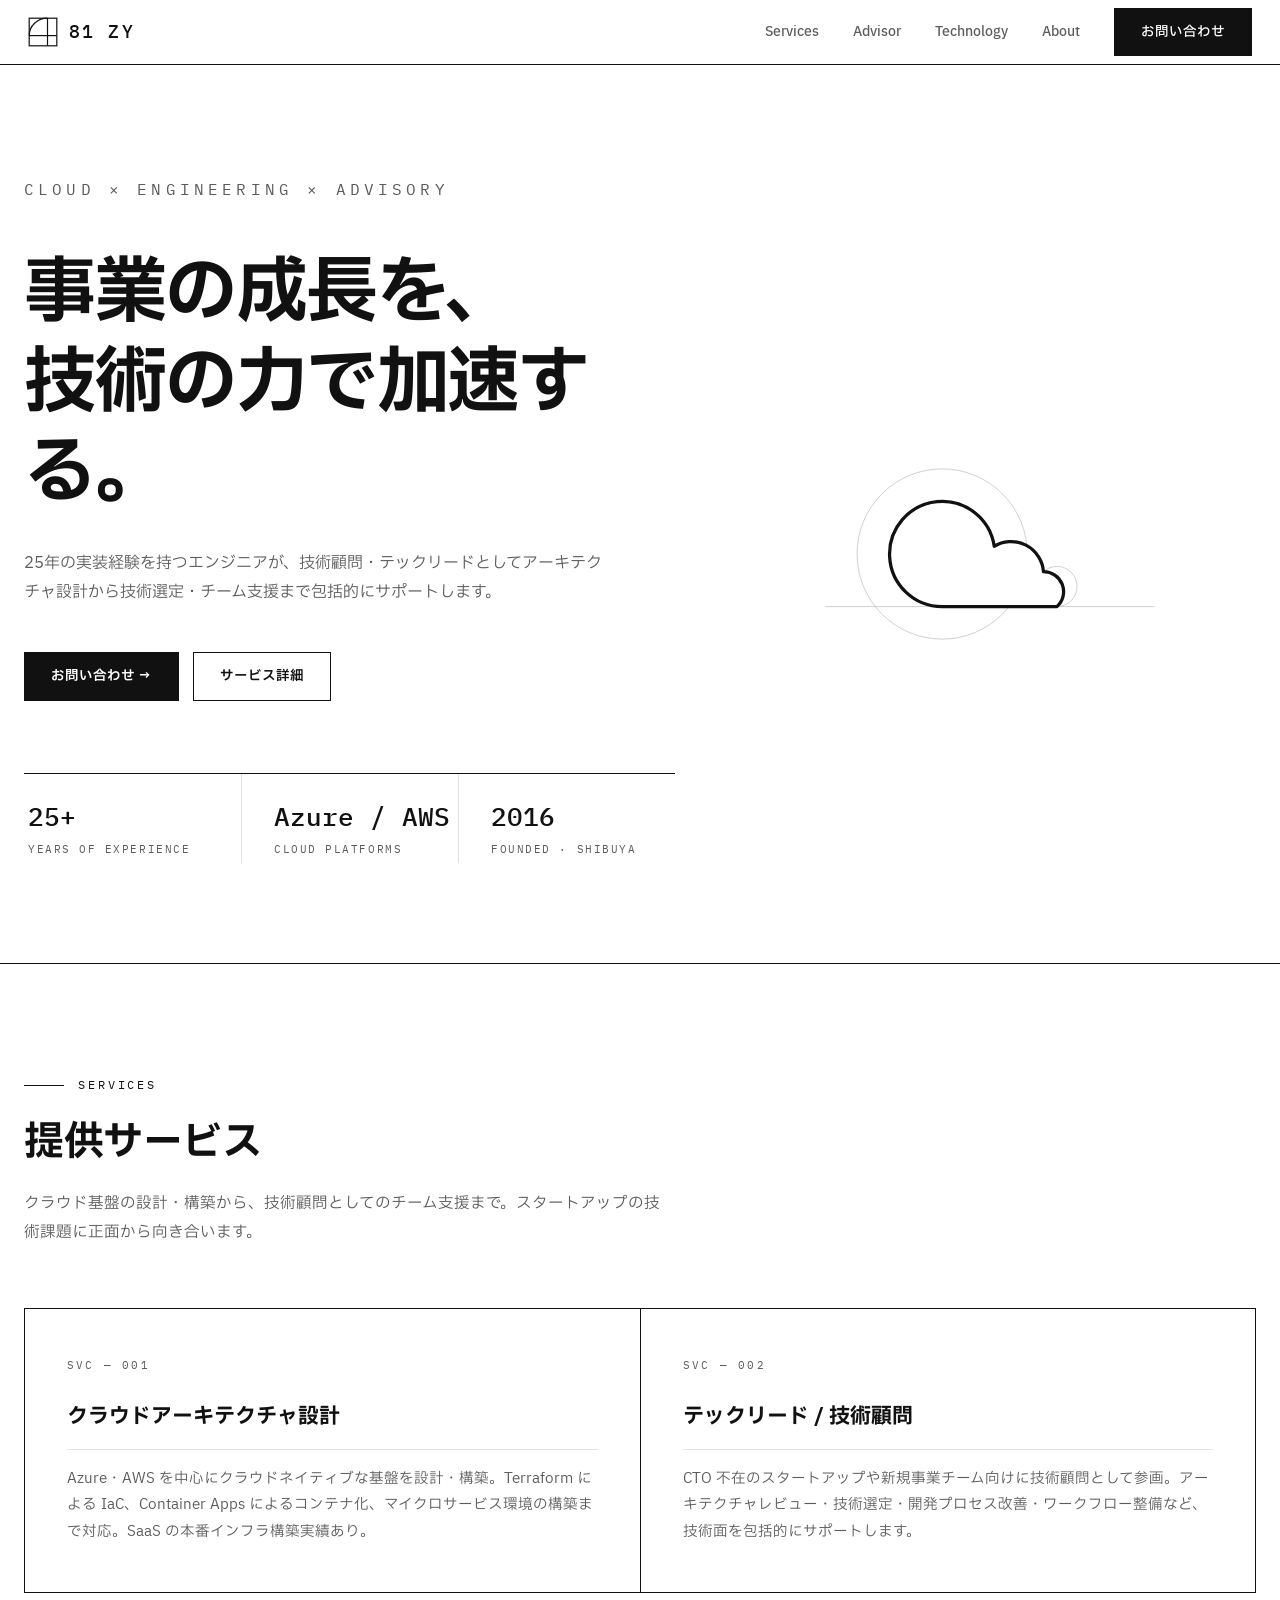
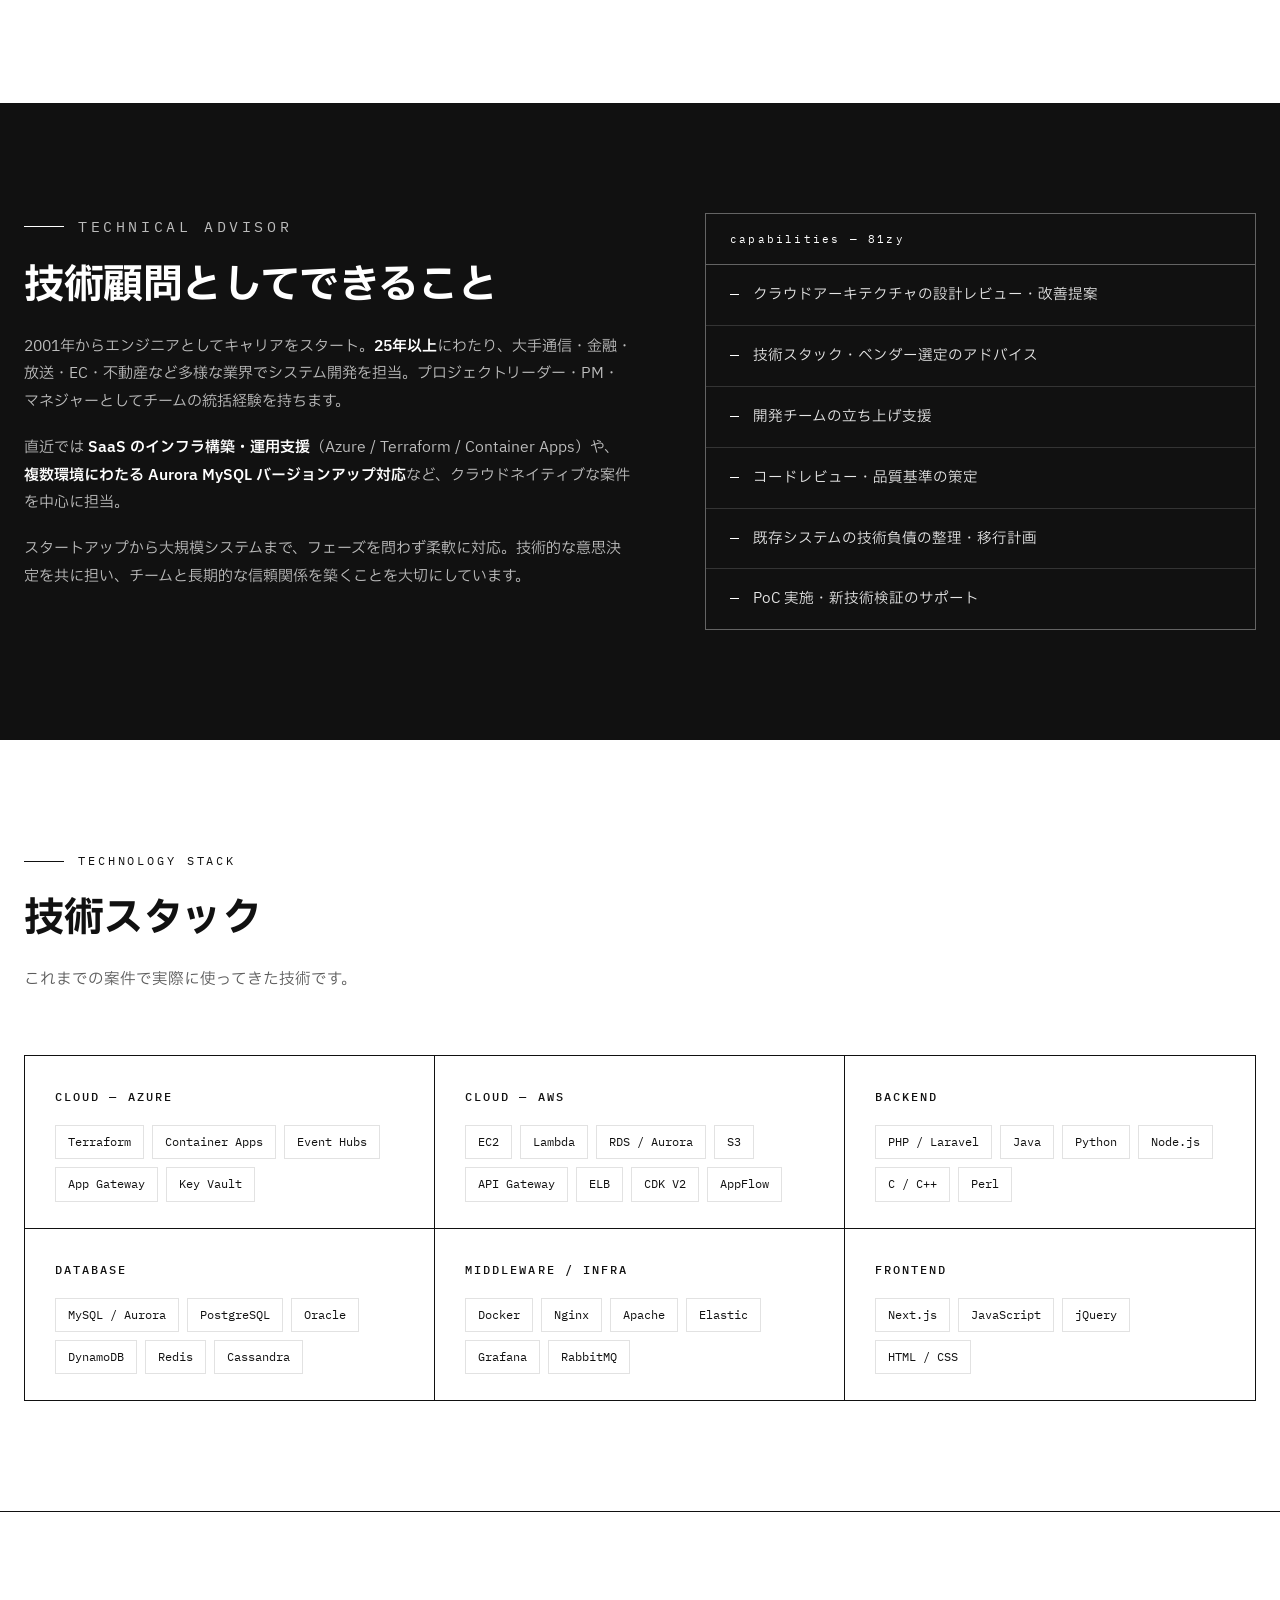
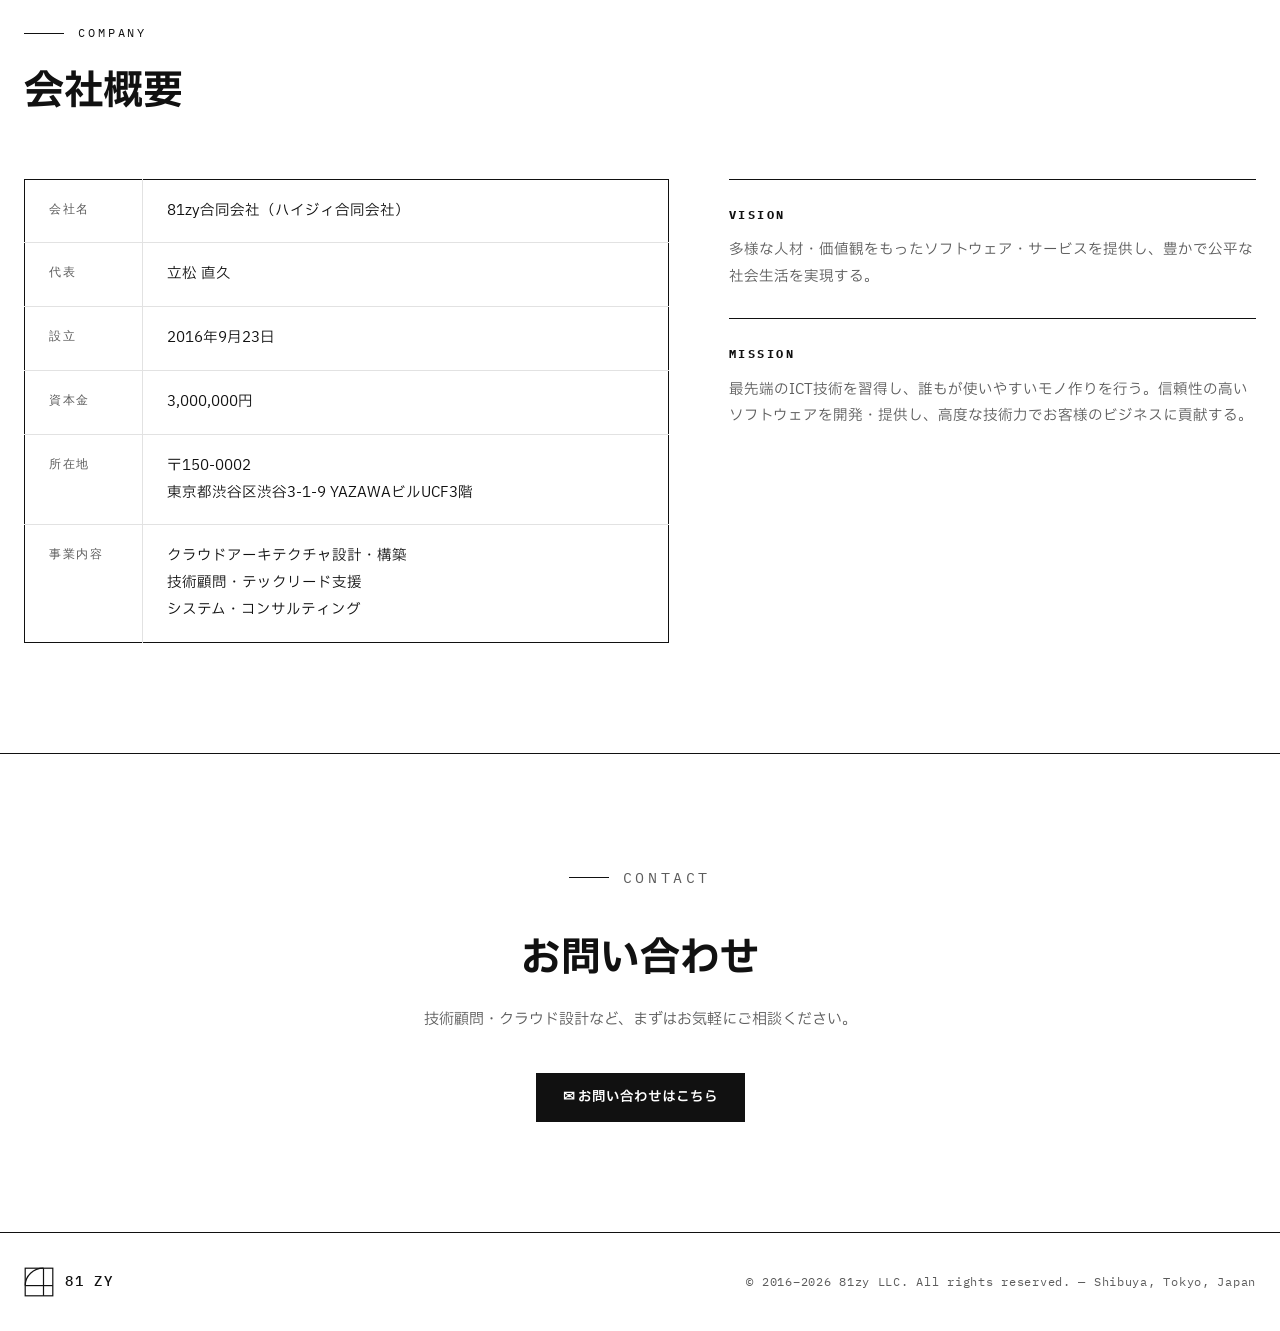
==== commit 61feeeb4: "Update index.html" ====
--- a/index.html
+++ b/index.html
@@ -4,313 +4,391 @@
 <meta charset="UTF-8">
 <meta name="viewport" content="width=device-width, initial-scale=1.0">
 <title>81zy LLC. | ハイジィ合同会社</title>
+<link rel="icon" type="image/svg+xml" href="favicon.svg">
 <link rel="preconnect" href="https://fonts.googleapis.com">
 <link rel="preconnect" href="https://fonts.gstatic.com" crossorigin>
-<link href="https://fonts.googleapis.com/css2?family=Inter:wght@400;500;600&family=Noto+Sans+JP:wght@400;500;600&display=swap" rel="stylesheet">
+<link href="https://fonts.googleapis.com/css2?family=IBM+Plex+Sans+JP:wght@400;500;600;700&family=IBM+Plex+Mono:wght@400;500&display=swap" rel="stylesheet">
 <style>
-*, *::before, *::after { box-sizing: border-box; margin: 0; padding: 0; }
-:root {
-  --black:      #171717;
-  --white:      #ffffff;
-  --gray-50:    #fafafa;
-  --gray-100:   #ebebeb;
-  --gray-400:   #808080;
-  --gray-500:   #666666;
-  --gray-600:   #4d4d4d;
-  --shadow-border: rgba(0,0,0,0.08) 0px 0px 0px 1px;
-  --shadow-card: rgba(0,0,0,0.08) 0px 0px 0px 1px, rgba(0,0,0,0.04) 0px 2px 2px, rgba(0,0,0,0.04) 0px 8px 8px -8px, #fafafa 0px 0px 0px 1px;
-  --shadow-subtle: rgba(0,0,0,0.04) 0px 2px 2px;
-  --focus: hsla(212,100%,48%,1);
-}
-html { scroll-behavior: smooth; }
-body {
-  background: var(--white);
-  color: var(--black);
-  font-family: 'Inter', 'Noto Sans JP', -apple-system, system-ui, Arial, sans-serif;
-  font-weight: 400;
-  overflow-x: hidden;
-  font-feature-settings: "liga";
-}
-
-/* ─── NAV ─── */
-nav {
-  position: fixed; top: 0; left: 0; right: 0; z-index: 200;
-  height: 56px;
-  display: flex; align-items: center; justify-content: space-between;
-  padding: 0 3rem;
-  background: rgba(255,255,255,0.94);
-  backdrop-filter: blur(12px);
-  box-shadow: rgba(0,0,0,0.08) 0px 0px 0px 1px;
-}
-.logo { font-size: .9rem; font-weight: 600; letter-spacing: -.01em; color: var(--black); text-decoration: none; display: flex; align-items: center; gap: .4rem; }
-.logo-mark { width: 22px; height: 22px; flex-shrink: 0; transition: opacity .2s; }
-.logo:hover .logo-mark { opacity: .75; }
-nav ul { list-style: none; display: flex; }
-nav ul li a { display: block; padding: 0 .9rem; line-height: 56px; font-size: .875rem; font-weight: 500; color: var(--gray-600); text-decoration: none; transition: color .2s; }
-nav ul li a:hover { color: var(--black); }
-.nav-cta { display: inline-flex; align-items: center; font-size: .8rem; font-weight: 600; color: var(--white); background: var(--black); padding: 7px 16px; border-radius: 6px; text-decoration: none; letter-spacing: -.01em; box-shadow: var(--shadow-border); transition: opacity .2s; }
-.nav-cta:hover { opacity: .82; }
-
-/* ─── HERO ─── */
-.hero-wrap { background: var(--white); border-bottom: 1px solid var(--gray-100); }
-.hero { max-width: 1200px; margin: 0 auto; padding: 9rem 3rem 7rem; text-align: center; }
-.hero-badge { display: inline-flex; align-items: center; gap: .4rem; font-size: .75rem; font-weight: 500; color: var(--gray-600); background: var(--gray-50); box-shadow: var(--shadow-border); padding: 4px 12px; border-radius: 9999px; margin-bottom: 2rem; }
-.hero h1 {
-  font-size: clamp(2.2rem, 5.5vw, 3rem);
-  font-weight: 600; line-height: 1.1;
-  letter-spacing: -2.4px;
-  color: var(--black); max-width: 760px; margin: 0 auto;
-}
-.hero-body { margin: 1.8rem auto 0; font-size: 1.1rem; line-height: 1.8; color: var(--gray-600); max-width: 540px; font-weight: 400; }
-.h-actions { margin-top: 2.5rem; display: flex; gap: .75rem; flex-wrap: wrap; justify-content: center; }
-.btn-primary { display: inline-flex; align-items: center; gap: .5rem; font-size: .875rem; font-weight: 600; color: var(--white); background: var(--black); padding: 10px 22px; border-radius: 6px; text-decoration: none; box-shadow: var(--shadow-border); letter-spacing: -.01em; transition: opacity .2s; }
-.btn-primary:hover { opacity: .82; }
-.btn-secondary { display: inline-flex; align-items: center; gap: .5rem; font-size: .875rem; font-weight: 500; color: var(--black); background: var(--white); border-radius: 6px; padding: 10px 18px; text-decoration: none; box-shadow: var(--shadow-border); letter-spacing: -.01em; transition: background .2s; }
-.btn-secondary:hover { background: var(--gray-50); }
-.h-stats { display: flex; gap: 4rem; margin-top: 5rem; justify-content: center; padding-top: 3rem; border-top: 1px solid var(--gray-100); }
-.hst { text-align: center; }
-.hst-n { font-size: 1.8rem; font-weight: 600; color: var(--black); letter-spacing: -1.28px; }
-.hst-l { font-size: .72rem; font-weight: 500; color: var(--gray-500); margin-top: .3rem; }
-
-/* ─── SECTION BASE ─── */
-.section-wrap { max-width: 1200px; margin: 0 auto; padding: 0 3rem; }
-section { padding: 6rem 0; }
-section.s-white { background: var(--white); }
-section.s-subtle { background: var(--gray-50); }
-.s-badge { display: inline-flex; align-items: center; font-size: .72rem; font-weight: 500; color: var(--gray-500); background: var(--gray-50); box-shadow: rgba(235,235,235,1) 0px 0px 0px 1px; padding: 3px 10px; border-radius: 9999px; margin-bottom: 1rem; }
-.s-title { font-size: clamp(1.4rem, 2.5vw, 1.8rem); font-weight: 600; color: var(--black); line-height: 1.2; letter-spacing: -1.28px; }
-
-/* ─── SERVICES ─── */
-.svc-lead { max-width: 540px; font-size: .95rem; line-height: 1.75; color: var(--gray-600); margin-top: .7rem; }
-.svc-grid { display: grid; grid-template-columns: 1fr 1fr; gap: 1.5rem; margin-top: 2.5rem; }
-.svc { background: var(--white); padding: 2.5rem; border-radius: 8px; box-shadow: var(--shadow-card); transition: box-shadow .25s; }
-.svc:hover { box-shadow: rgba(0,0,0,0.12) 0px 0px 0px 1px, rgba(0,0,0,0.06) 0px 4px 8px; }
-.svc-id { font-size: .68rem; font-weight: 500; color: var(--gray-400); margin-bottom: 1.4rem; }
-.svc-icon { font-size: 1.4rem; margin-bottom: .8rem; }
-.svc h3 { font-size: 1.1rem; font-weight: 600; color: var(--black); line-height: 1.3; letter-spacing: -.32px; margin-bottom: .9rem; }
-.svc p { font-size: .875rem; line-height: 1.75; color: var(--gray-600); }
-
-/* ─── ADVISOR ─── */
-.adv-wrap { display: grid; grid-template-columns: 1fr 1fr; gap: 4rem; margin-top: 2.5rem; align-items: start; }
-.adv-bio p { font-size: .93rem; line-height: 1.75; color: var(--gray-600); margin-bottom: 1.3rem; }
-.adv-bio strong { color: var(--black); font-weight: 600; }
-.adv-card { background: var(--white); border-radius: 8px; box-shadow: var(--shadow-card); overflow: hidden; }
-.card-header { display: flex; align-items: center; gap: .7rem; padding: .75rem 1.2rem; border-bottom: 1px solid var(--gray-100); background: var(--gray-50); }
-.cdots { display: flex; gap: 5px; }
-.cd { width: 8px; height: 8px; border-radius: 50%; }
-.cd.r { background: #ff5f57; } .cd.y { background: #febc2e; } .cd.g { background: #28c840; }
-.card-title { font-size: .7rem; font-weight: 500; color: var(--gray-500); }
-.cap-row { display: flex; gap: .9rem; align-items: flex-start; padding: .85rem 1.3rem; border-bottom: 1px solid var(--gray-100); font-size: .84rem; line-height: 1.65; color: var(--gray-600); transition: background .15s; }
-.cap-row:last-child { border-bottom: none; }
-.cap-row:hover { background: var(--gray-50); color: var(--black); }
-.cap-arr { color: var(--gray-400); flex-shrink: 0; margin-top: .2rem; font-size: .7rem; }
-
-/* ─── TECH ─── */
-.tech-grid { display: grid; grid-template-columns: repeat(3,1fr); gap: 1.5rem; margin-top: 2.5rem; }
-.tb { background: var(--white); padding: 1.8rem; border-radius: 8px; box-shadow: var(--shadow-card); }
-.tb-head { font-size: .68rem; font-weight: 600; color: var(--gray-500); margin-bottom: .9rem; padding-bottom: .7rem; border-bottom: 1px solid var(--gray-100); letter-spacing: .03em; text-transform: uppercase; }
-.tags { display: flex; flex-wrap: wrap; gap: .4rem; }
-.tag { font-size: .75rem; font-weight: 500; padding: .22rem .75rem; background: var(--gray-50); box-shadow: rgba(235,235,235,1) 0px 0px 0px 1px; border-radius: 9999px; color: var(--gray-600); transition: all .18s; }
-.tag:hover { box-shadow: rgba(0,0,0,0.12) 0px 0px 0px 1px; color: var(--black); }
-
-/* ─── COMPANY ─── */
-.co-wrap { display: grid; grid-template-columns: 1fr 1fr; gap: 4rem; margin-top: 2.5rem; }
-.co-tbl { width: 100%; border-collapse: collapse; }
-.co-tbl tr { border-bottom: 1px solid var(--gray-100); }
-.co-tbl td { padding: .9rem 0; font-size: .875rem; line-height: 1.7; vertical-align: top; color: var(--gray-600); }
-.co-tbl td:first-child { font-size: .68rem; font-weight: 600; color: var(--gray-400); text-transform: uppercase; letter-spacing: .04em; width: 26%; padding-right: 1rem; }
-.v-box { display: flex; flex-direction: column; gap: 1.2rem; }
-.v-block { background: var(--white); padding: 1.8rem; border-radius: 8px; box-shadow: var(--shadow-card); }
-.v-lbl { font-size: .7rem; font-weight: 600; color: var(--black); margin-bottom: .6rem; letter-spacing: .04em; text-transform: uppercase; }
-.v-block p { font-size: .875rem; line-height: 1.75; color: var(--gray-600); }
-
-/* ─── CONTACT ─── */
-.contact-inner { text-align: center; max-width: 560px; margin: 0 auto; }
-.ct-sub { font-size: .93rem; line-height: 1.75; color: var(--gray-600); margin-top: 1rem; }
-.ct-btn { display: inline-flex; align-items: center; gap: .8rem; font-size: .875rem; font-weight: 600; color: var(--white); background: var(--black); padding: 12px 36px; border-radius: 6px; text-decoration: none; margin-top: 2.5rem; letter-spacing: -.01em; box-shadow: var(--shadow-border); transition: opacity .2s; }
-.ct-btn:hover { opacity: .82; }
-
-/* ─── FOOTER ─── */
-footer { background: var(--black); padding: 2rem 3rem; display: flex; justify-content: space-between; align-items: center; }
-.footer-logo { font-size: .875rem; font-weight: 600; color: var(--white); text-decoration: none; display: flex; align-items: center; gap: .4rem; letter-spacing: -.01em; }
-footer p { font-size: .72rem; color: var(--gray-500); }
-
-/* ─── HAMBURGER ─── */
-.hamburger { display: none; flex-direction: column; justify-content: center; gap: 5px; width: 36px; height: 36px; cursor: pointer; background: none; border: none; padding: 4px; }
-.hamburger span { display: block; width: 100%; height: 1.5px; background: var(--black); transition: all .3s; }
-.hamburger.open span:nth-child(1) { transform: translateY(6.5px) rotate(45deg); }
-.hamburger.open span:nth-child(2) { opacity: 0; }
-.hamburger.open span:nth-child(3) { transform: translateY(-6.5px) rotate(-45deg); }
-.mobile-menu { display: none; position: fixed; top: 56px; left: 0; right: 0; z-index: 199; background: rgba(255,255,255,.98); border-bottom: 1px solid var(--gray-100); backdrop-filter: blur(12px); flex-direction: column; }
-.mobile-menu.open { display: flex; }
-.mobile-menu a { display: block; padding: 1rem 1.5rem; font-size: .875rem; font-weight: 500; color: var(--gray-600); text-decoration: none; border-bottom: 1px solid var(--gray-100); transition: color .2s; }
-.mobile-menu a:hover { color: var(--black); }
-
-@media(max-width:900px){
-  nav ul, .nav-cta { display: none; }
-  nav { padding: 0 1.5rem; }
-  .hamburger { display: flex; }
-  .hero { padding: 8rem 1.5rem 5rem; }
-  section .section-wrap { padding: 0 1.5rem; }
-  .svc-grid, .adv-wrap, .tech-grid, .co-wrap { grid-template-columns: 1fr; }
-}
+:root{
+  --bg:#FFFFFF;
+  --ink:#111111;
+  --gray:#5C5C5C;
+  --line:#E2E2E2;
+  --line-dark:#111111;
+  --mono:'IBM Plex Mono',ui-monospace,monospace;
+  --sans:'IBM Plex Sans JP','Hiragino Kaku Gothic ProN',sans-serif;
+  --maxw:1280px;
+}
+*{margin:0;padding:0;box-sizing:border-box}
+body{
+  font-family:var(--sans);
+  color:var(--ink);
+  background:var(--bg);
+  line-height:1.85;
+  -webkit-font-smoothing:antialiased;
+}
+::selection{background:var(--ink);color:#fff}
+a{color:inherit;text-decoration:none}
+
+/* ---------- header ---------- */
+header{
+  position:sticky;top:0;z-index:50;
+  background:#fff;
+  border-bottom:1px solid var(--line-dark);
+}
+.nav{
+  max-width:none;margin:0;padding:0 28px;
+  height:64px;display:flex;align-items:center;justify-content:space-between;
+}
+.logo{
+  font-family:var(--mono);font-weight:500;font-size:18px;letter-spacing:.12em;
+  display:inline-flex;align-items:center;gap:11px;
+}
+.logo svg{width:30px;height:30px;display:block}
+.logo svg *{stroke:var(--ink);stroke-width:4;fill:none}
+.nav-links{display:flex;gap:34px;align-items:center}
+.nav-links a{font-size:13.5px;font-weight:500;color:var(--gray)}
+.nav-links a:hover{color:var(--ink);text-decoration:underline;text-underline-offset:5px}
+.nav-links a.btn{color:#fff}
+.nav-links a.btn:hover{color:var(--ink);background:#fff;text-decoration:none}
+.btn{
+  display:inline-block;
+  background:var(--ink);color:#fff;
+  font-size:13.5px;font-weight:600;
+  padding:11px 26px;border:1px solid var(--ink);
+}
+.btn:hover{background:#fff;color:var(--ink)}
+.btn.ghost{background:#fff;color:var(--ink)}
+.btn.ghost:hover{background:var(--ink);color:#fff}
+.menu-btn{display:none;background:none;border:1px solid var(--ink);width:42px;height:42px;font-size:18px;cursor:pointer;color:var(--ink)}
+
+/* ---------- shared ---------- */
+section{padding:110px 24px}
+.wrap{max-width:var(--maxw);margin:0 auto}
+.eyebrow{
+  font-family:var(--mono);font-size:12px;letter-spacing:.24em;
+  color:var(--ink);text-transform:uppercase;
+  display:flex;align-items:center;gap:14px;margin-bottom:20px;
+}
+.eyebrow::before{content:"";width:40px;height:1px;background:var(--ink)}
+h2{font-size:clamp(28px,4vw,40px);font-weight:700;letter-spacing:-.01em;line-height:1.35;margin-bottom:20px}
+.lead{color:var(--gray);max-width:640px;font-size:15.5px}
+.hr{border:none;border-top:1px solid var(--line-dark);max-width:var(--maxw);margin:0 auto}
+
+/* ---------- hero ---------- */
+.hero{padding:110px 24px 100px;border-bottom:1px solid var(--line-dark)}
+.hero .wrap{display:grid;grid-template-columns:1.1fr .9fr;gap:48px;align-items:center}
+.hero-doodle{display:flex;justify-content:center}
+.hero-doodle svg{width:100%;max-width:440px;height:auto;color:var(--ink)}
+.hero-kicker{
+  font-family:var(--mono);font-size:12.5px;letter-spacing:.26em;
+  margin-bottom:30px;color:var(--gray);
+}
+h1{
+  font-size:clamp(38px,6.2vw,72px);
+  font-weight:700;line-height:1.25;letter-spacing:-.02em;
+  margin-bottom:30px;max-width:860px;
+}
+.hero p{color:var(--gray);font-size:16px;max-width:580px;margin-bottom:44px}
+.hero-cta{display:flex;gap:14px;flex-wrap:wrap;margin-bottom:72px}
+.hero-stats{
+  display:grid;grid-template-columns:1fr 1fr 1fr;
+  border-top:1px solid var(--line-dark);
+}
+.stat{padding:26px 4px 0}
+.stat+.stat{padding-left:32px;border-left:1px solid var(--line)}
+.stat b{display:block;font-family:var(--mono);font-size:26px;font-weight:500;line-height:1.3}
+.stat span{font-family:var(--mono);font-size:11px;letter-spacing:.14em;color:var(--gray);text-transform:uppercase}
+
+/* ---------- services ---------- */
+.svc-grid{display:grid;grid-template-columns:1fr 1fr;margin-top:60px;border:1px solid var(--line-dark)}
+.card{padding:46px 42px}
+.card+.card{border-left:1px solid var(--line-dark)}
+.card .tag{font-family:var(--mono);font-size:11px;letter-spacing:.2em;color:var(--gray);display:block;margin-bottom:26px}
+.card h3{font-size:21px;font-weight:700;margin-bottom:16px;line-height:1.5;padding-bottom:16px;border-bottom:1px solid var(--line)}
+.card p{color:var(--gray);font-size:14.5px}
+
+/* ---------- advisor ---------- */
+.advisor{background:var(--ink);color:#fff}
+.advisor .eyebrow{color:#fff}
+.advisor .eyebrow::before{background:#fff}
+.advisor .grid2{display:grid;grid-template-columns:1.05fr .95fr;gap:72px;align-items:start}
+.advisor .body p{color:#BDBDBD;font-size:15px;margin-bottom:18px}
+.advisor .body strong{color:#fff;font-weight:600}
+.cap-box{border:1px solid rgba(255,255,255,.35)}
+.cap-head{
+  font-family:var(--mono);font-size:11px;letter-spacing:.2em;color:#fff;
+  padding:15px 24px;border-bottom:1px solid rgba(255,255,255,.35);
+}
+.cap-box ul{list-style:none}
+.cap-box li{
+  display:flex;gap:14px;align-items:baseline;
+  padding:16px 24px;font-size:14.5px;color:#E6E6E6;
+  border-bottom:1px solid rgba(255,255,255,.15);
+}
+.cap-box li:last-child{border-bottom:none}
+.cap-box li::before{content:"—";font-family:var(--mono);color:#fff;flex-shrink:0}
+
+/* ---------- tech ---------- */
+.stack{display:grid;grid-template-columns:repeat(3,1fr);margin-top:60px;border:1px solid var(--line-dark)}
+.stack-group{padding:30px 30px 26px;border-right:1px solid var(--line-dark);border-bottom:1px solid var(--line-dark)}
+.stack-group:nth-child(3n){border-right:none}
+.stack-group:nth-child(n+4){border-bottom:none}
+.stack-group h4{
+  font-family:var(--mono);font-size:11.5px;font-weight:500;letter-spacing:.18em;
+  text-transform:uppercase;margin-bottom:18px;
+}
+.chips{display:flex;flex-wrap:wrap;gap:8px}
+.chip{
+  font-family:var(--mono);font-size:12px;
+  border:1px solid var(--line);
+  padding:5px 12px;color:var(--ink);
+}
+.chip:hover{border-color:var(--ink)}
+
+/* ---------- company ---------- */
+.about-grid{display:grid;grid-template-columns:1.1fr .9fr;gap:60px;margin-top:60px;align-items:start}
+table{width:100%;border-collapse:collapse;border:1px solid var(--line-dark);font-size:14.5px}
+th,td{padding:18px 24px;border-bottom:1px solid var(--line);text-align:left;vertical-align:top}
+tr:last-child th,tr:last-child td{border-bottom:none}
+th{font-family:var(--mono);font-weight:500;font-size:12px;letter-spacing:.14em;color:var(--gray);width:118px;border-right:1px solid var(--line)}
+.vm{display:grid;gap:28px}
+.vm-card{border-top:1px solid var(--line-dark);padding-top:24px}
+.vm-card h4{font-family:var(--mono);font-size:11.5px;letter-spacing:.22em;text-transform:uppercase;margin-bottom:12px}
+.vm-card p{font-size:14.5px;color:var(--gray)}
+
+/* ---------- contact ---------- */
+.contact{border-top:1px solid var(--line-dark);text-align:center}
+.contact .eyebrow{justify-content:center}
+.contact p{color:var(--gray);max-width:520px;margin:0 auto 40px;font-size:15px}
+
+/* ---------- footer ---------- */
+footer{border-top:1px solid var(--line-dark);padding:34px 24px}
+.foot{
+  max-width:var(--maxw);margin:0 auto;
+  display:flex;justify-content:space-between;align-items:center;gap:16px;flex-wrap:wrap;
+  font-family:var(--mono);font-size:12px;color:var(--gray);letter-spacing:.06em;
+}
+.foot .logo{color:var(--ink);font-size:14px}
+
+/* ---------- responsive ---------- */
+@media (max-width:960px){
+  .hero .wrap{grid-template-columns:1fr}
+  .hero-doodle{order:-1}
+  .hero-doodle svg{max-width:320px}
+  .advisor .grid2,.about-grid{grid-template-columns:1fr}
+  .svc-grid{grid-template-columns:1fr}
+  .card+.card{border-left:none;border-top:1px solid var(--line-dark)}
+  .stack{grid-template-columns:1fr 1fr}
+  .stack-group{border-right:none !important;border-bottom:1px solid var(--line-dark) !important}
+  .stack-group:last-child{border-bottom:none !important}
+  section{padding:80px 20px}
+}
+@media (max-width:640px){
+  .nav-links{
+    display:none;position:absolute;top:64px;left:0;right:0;
+    background:#fff;border-bottom:1px solid var(--line-dark);
+    flex-direction:column;padding:22px;gap:18px;
+  }
+  .nav-links.open{display:flex}
+  .menu-btn{display:block}
+  .stack{grid-template-columns:1fr}
+  .hero-stats{grid-template-columns:1fr}
+  .stat{padding:18px 0 14px;border-left:none !important;border-bottom:1px solid var(--line)}
+  .stat:last-child{border-bottom:none}
+}
+a:focus-visible,button:focus-visible{outline:2px solid var(--ink);outline-offset:3px}
 </style>
 </head>
 <body>
 
-<nav>
-  <a href="#" class="logo">
-    <svg class="logo-mark" viewBox="0 0 500 500" xmlns="http://www.w3.org/2000/svg">
-      <rect width="500" height="500" fill="#ffffff"/>
-      <rect x="0" y="0" width="500" height="500" fill="none" stroke="#171717" stroke-width="20"/>
-      <line x1="309" y1="0" x2="309" y2="500" stroke="#171717" stroke-width="28"/>
-      <line x1="0" y1="309" x2="500" y2="309" stroke="#171717" stroke-width="28"/>
-      <path d="M 309 0 A 309 309 0 0 0 0 309" fill="none" stroke="#171717" stroke-width="22" opacity=".9"/>
-    </svg>
-    <span>81</span>
-    <span style="display:inline-block;width:1px;height:12px;background:#171717;opacity:.3;margin:0 2px;"></span>
-    <span>ZY</span>
-  </a>
-  <ul>
-    <li><a href="#services">Services</a></li>
-    <li><a href="#advisor">Advisor</a></li>
-    <li><a href="#tech">Technology</a></li>
-    <li><a href="#about">About</a></li>
-  </ul>
-  <a href="#contact" class="nav-cta">お問い合わせ</a>
-  <button class="hamburger" id="hamburger" aria-label="メニュー"><span></span><span></span><span></span></button>
-</nav>
-<div class="mobile-menu" id="mobile-menu">
-  <a href="#services" onclick="closeMobile()">Services</a>
-  <a href="#advisor" onclick="closeMobile()">Advisor</a>
-  <a href="#tech" onclick="closeMobile()">Technology</a>
-  <a href="#about" onclick="closeMobile()">About</a>
-  <a href="#contact" onclick="closeMobile()">Contact</a>
-</div>
-
-<!-- HERO -->
-<div class="hero-wrap">
-  <div class="hero">
-    <div class="hero-badge">Cloud × Engineering × Advisory</div>
-    <h1>事業の成長を、技術の力で加速する。</h1>
-    <p class="hero-body">25年の実装経験を持つエンジニアが、技術顧問・テックリードとしてアーキテクチャ設計から技術選定・チーム支援まで包括的にサポートします。</p>
-    <div class="h-actions">
-      <a href="#contact" class="btn-primary">お問い合わせ →</a>
-      <a href="#services" class="btn-secondary">サービス詳細</a>
-    </div>
-    <div class="h-stats">
-      <div class="hst"><div class="hst-n">25+</div><div class="hst-l">Years of Experience</div></div>
-      <div class="hst"><div class="hst-n">Azure / AWS</div><div class="hst-l">Cloud Platforms</div></div>
-    </div>
-  </div>
-</div>
-
-<!-- SERVICES -->
-<section class="s-subtle" id="services">
-  <div class="section-wrap">
-    <div class="s-badge">Services</div>
-    <h2 class="s-title">提供サービス</h2>
-    <p class="svc-lead" style="margin-top:.7rem;font-size:.95rem;line-height:1.75;color:var(--gray-600);">クラウド基盤の設計・構築から、技術顧問としてのチーム支援まで。スタートアップの技術課題に正面から向き合います。</p>
+<header>
+  <nav class="nav" aria-label="メイン">
+    <a class="logo" href="#top" aria-label="81 ZY">
+      <svg viewBox="0 0 100 100" aria-hidden="true">
+        <rect x="4" y="4" width="92" height="92"/>
+        <line x1="65" y1="4" x2="65" y2="96"/>
+        <line x1="4" y1="62" x2="96" y2="62"/>
+        <path d="M 4 62 A 61 58 0 0 1 65 4"/>
+      </svg>
+      <span>81 ZY</span>
+    </a>
+    <div class="nav-links" id="navLinks">
+      <a href="#services">Services</a>
+      <a href="#advisor">Advisor</a>
+      <a href="#tech">Technology</a>
+      <a href="#about">About</a>
+      <a class="btn" href="#contact">お問い合わせ</a>
+    </div>
+    <button class="menu-btn" id="menuBtn" aria-label="メニュー">≡</button>
+  </nav>
+</header>
+
+<!-- ================= HERO ================= -->
+<section class="hero" id="top">
+  <div class="wrap">
+    <div>
+      <p class="hero-kicker">CLOUD × ENGINEERING × ADVISORY</p>
+      <h1>事業の成長を、<br>技術の力で加速する。</h1>
+      <p>25年の実装経験を持つエンジニアが、技術顧問・テックリードとしてアーキテクチャ設計から技術選定・チーム支援まで包括的にサポートします。</p>
+      <div class="hero-cta">
+        <a class="btn" href="#contact">お問い合わせ →</a>
+        <a class="btn ghost" href="#services">サービス詳細</a>
+      </div>
+      <div class="hero-stats">
+        <div class="stat"><b>25+</b><span>Years of Experience</span></div>
+        <div class="stat"><b>Azure / AWS</b><span>Cloud Platforms</span></div>
+        <div class="stat"><b>2016</b><span>Founded · Shibuya</span></div>
+      </div>
+    </div>
+    <div class="hero-doodle" aria-hidden="true">
+      <svg viewBox="0 0 460 340" xmlns="http://www.w3.org/2000/svg">
+        <!-- 作図ガイド(黄金比の円)— 分かる人だけが気づく程度に -->
+        <g fill="none" stroke="currentColor" stroke-width="0.8" opacity="0.25">
+          <circle cx="180" cy="207" r="55"/>
+          <circle cx="252" cy="228" r="34"/>
+          <circle cx="300" cy="241" r="21"/>
+          <circle cx="180" cy="207" r="89"/>
+          <line x1="58" y1="262" x2="402" y2="262"/>
+        </g>
+        <!-- クラウド本体(φ² : φ : 1) -->
+        <path d="M 180 262 A 55 55 0 1 1 234.4 198.9 A 34 34 0 0 1 285.9 225.4 A 21 21 0 0 1 300 262 L 180 262 Z"
+              fill="var(--bg)" stroke="currentColor" stroke-width="3.4" stroke-linejoin="round" stroke-linecap="round"/>
+      </svg>
+    </div>
+  </div>
+</section>
+
+<!-- ================= SERVICES ================= -->
+<section id="services">
+  <div class="wrap">
+    <p class="eyebrow">Services</p>
+    <h2>提供サービス</h2>
+    <p class="lead">クラウド基盤の設計・構築から、技術顧問としてのチーム支援まで。スタートアップの技術課題に正面から向き合います。</p>
     <div class="svc-grid">
-      <div class="svc"><div class="svc-id">SVC — 001</div><div class="svc-icon">☁️</div><h3>クラウドアーキテクチャ設計</h3><p>Azure・AWS を中心にクラウドネイティブな基盤を設計・構築。Terraform による IaC、Container Apps によるコンテナ化、マイクロサービス環境の構築まで対応。SaaS の本番インフラ構築実績あり。</p></div>
-      <div class="svc"><div class="svc-id">SVC — 002</div><div class="svc-icon">🛠</div><h3>テックリード / 技術顧問</h3><p>CTO 不在のスタートアップや新規事業チーム向けに技術顧問として参画。アーキテクチャレビュー・技術選定・開発プロセス改善・ワークフロー整備など、技術面を包括的にサポートします。</p></div>
-    </div>
-  </div>
-</section>
-
-<!-- ADVISOR -->
-<section class="s-white" id="advisor">
-  <div class="section-wrap">
-    <div class="s-badge">Technical Advisor</div>
-    <h2 class="s-title">技術顧問としてできること</h2>
-    <div class="adv-wrap">
-      <div class="adv-bio">
+      <article class="card">
+        <span class="tag">SVC — 001</span>
+        <h3>クラウドアーキテクチャ設計</h3>
+        <p>Azure・AWS を中心にクラウドネイティブな基盤を設計・構築。Terraform による IaC、Container Apps によるコンテナ化、マイクロサービス環境の構築まで対応。SaaS の本番インフラ構築実績あり。</p>
+      </article>
+      <article class="card">
+        <span class="tag">SVC — 002</span>
+        <h3>テックリード / 技術顧問</h3>
+        <p>CTO 不在のスタートアップや新規事業チーム向けに技術顧問として参画。アーキテクチャレビュー・技術選定・開発プロセス改善・ワークフロー整備など、技術面を包括的にサポートします。</p>
+      </article>
+    </div>
+  </div>
+</section>
+
+<!-- ================= ADVISOR ================= -->
+<section class="advisor" id="advisor">
+  <div class="wrap">
+    <div class="grid2">
+      <div class="body">
+        <p class="eyebrow">Technical Advisor</p>
+        <h2>技術顧問としてできること</h2>
         <p>2001年からエンジニアとしてキャリアをスタート。<strong>25年以上</strong>にわたり、大手通信・金融・放送・EC・不動産など多様な業界でシステム開発を担当。プロジェクトリーダー・PM・マネジャーとしてチームの統括経験を持ちます。</p>
-        <p>直近では<strong>SaaS のインフラ構築・運用支援</strong>（Azure / Terraform / Container Apps）や、<strong>複数環境にわたる Aurora MySQL バージョンアップ対応</strong>など、クラウドネイティブな案件を中心に担当。</p>
+        <p>直近では <strong>SaaS のインフラ構築・運用支援</strong>（Azure / Terraform / Container Apps）や、<strong>複数環境にわたる Aurora MySQL バージョンアップ対応</strong>など、クラウドネイティブな案件を中心に担当。</p>
         <p>スタートアップから大規模システムまで、フェーズを問わず柔軟に対応。技術的な意思決定を共に担い、チームと長期的な信頼関係を築くことを大切にしています。</p>
       </div>
-      <div class="adv-card">
-        <div class="card-header"><div class="cdots"><div class="cd r"></div><div class="cd y"></div><div class="cd g"></div></div><span class="card-title">capabilities — 81zy</span></div>
-        <div class="cap-row"><span class="cap-arr">→</span><span>クラウドアーキテクチャの設計レビュー・改善提案</span></div>
-        <div class="cap-row"><span class="cap-arr">→</span><span>技術スタック・ベンダー選定のアドバイス</span></div>
-        <div class="cap-row"><span class="cap-arr">→</span><span>開発チームの立ち上げ支援</span></div>
-        <div class="cap-row"><span class="cap-arr">→</span><span>コードレビュー・品質基準の策定</span></div>
-        <div class="cap-row"><span class="cap-arr">→</span><span>既存システムの技術負債の整理・移行計画</span></div>
-        <div class="cap-row"><span class="cap-arr">→</span><span>PoC 実施・新技術検証のサポート</span></div>
-      </div>
-    </div>
-  </div>
-</section>
-
-<!-- TECH -->
-<section class="s-subtle" id="tech">
-  <div class="section-wrap">
-    <div class="s-badge">Technology Stack</div>
-    <h2 class="s-title">技術スタック</h2>
-    <div class="tech-grid">
-      <div class="tb"><div class="tb-head">Cloud — Azure</div><div class="tags"><span class="tag">Terraform</span><span class="tag">Container Apps</span><span class="tag">Event Hubs</span><span class="tag">App Gateway</span><span class="tag">Key Vault</span></div></div>
-      <div class="tb"><div class="tb-head">Cloud — AWS</div><div class="tags"><span class="tag">EC2</span><span class="tag">Lambda</span><span class="tag">RDS / Aurora</span><span class="tag">S3</span><span class="tag">API Gateway</span><span class="tag">ELB</span><span class="tag">CDK V2</span><span class="tag">AppFlow</span></div></div>
-      <div class="tb"><div class="tb-head">Backend</div><div class="tags"><span class="tag">PHP / Laravel</span><span class="tag">Java</span><span class="tag">Python</span><span class="tag">Node.js</span><span class="tag">C / C++</span><span class="tag">Perl</span></div></div>
-      <div class="tb"><div class="tb-head">Database</div><div class="tags"><span class="tag">MySQL / Aurora</span><span class="tag">PostgreSQL</span><span class="tag">Oracle</span><span class="tag">DynamoDB</span><span class="tag">Redis</span><span class="tag">Cassandra</span></div></div>
-      <div class="tb"><div class="tb-head">Middleware / Infra</div><div class="tags"><span class="tag">Docker</span><span class="tag">Nginx</span><span class="tag">Apache</span><span class="tag">Elastic</span><span class="tag">Grafana</span><span class="tag">RabbitMQ</span></div></div>
-      <div class="tb"><div class="tb-head">Frontend</div><div class="tags"><span class="tag">Next.js</span><span class="tag">JavaScript</span><span class="tag">jQuery</span><span class="tag">HTML / CSS</span></div></div>
-    </div>
-  </div>
-</section>
-
-<!-- ABOUT -->
-<section class="s-white" id="about">
-  <div class="section-wrap">
-    <div class="s-badge">Company</div>
-    <h2 class="s-title">会社概要</h2>
-    <div class="co-wrap">
-      <table class="co-tbl">
-        <tr><td>会社名</td><td>81zy合同会社（ハイジィ合同会社）</td></tr>
-        <tr><td>代表</td><td>立松直久</td></tr>
-        <tr><td>設立</td><td>2016年9月23日</td></tr>
-        <tr><td>資本金</td><td>3,000,000円</td></tr>
-        <tr><td>所在地</td><td>〒150-0002 東京都渋谷区渋谷3-1-9 YAZAWAビルUCF3階</td></tr>
-        <tr><td>事業内容</td><td>クラウドアーキテクチャ設計・構築<br>技術顧問・テックリード支援<br>システム・コンサルティング</td></tr>
+      <div class="cap-box">
+        <div class="cap-head">capabilities — 81zy</div>
+        <ul>
+          <li>クラウドアーキテクチャの設計レビュー・改善提案</li>
+          <li>技術スタック・ベンダー選定のアドバイス</li>
+          <li>開発チームの立ち上げ支援</li>
+          <li>コードレビュー・品質基準の策定</li>
+          <li>既存システムの技術負債の整理・移行計画</li>
+          <li>PoC 実施・新技術検証のサポート</li>
+        </ul>
+      </div>
+    </div>
+  </div>
+</section>
+
+<!-- ================= TECH ================= -->
+<section id="tech">
+  <div class="wrap">
+    <p class="eyebrow">Technology Stack</p>
+    <h2>技術スタック</h2>
+    <p class="lead">これまでの案件で実際に使ってきた技術です。</p>
+    <div class="stack">
+      <div class="stack-group"><h4>Cloud — Azure</h4><div class="chips"><span class="chip">Terraform</span><span class="chip">Container Apps</span><span class="chip">Event Hubs</span><span class="chip">App Gateway</span><span class="chip">Key Vault</span></div></div>
+      <div class="stack-group"><h4>Cloud — AWS</h4><div class="chips"><span class="chip">EC2</span><span class="chip">Lambda</span><span class="chip">RDS / Aurora</span><span class="chip">S3</span><span class="chip">API Gateway</span><span class="chip">ELB</span><span class="chip">CDK V2</span><span class="chip">AppFlow</span></div></div>
+      <div class="stack-group"><h4>Backend</h4><div class="chips"><span class="chip">PHP / Laravel</span><span class="chip">Java</span><span class="chip">Python</span><span class="chip">Node.js</span><span class="chip">C / C++</span><span class="chip">Perl</span></div></div>
+      <div class="stack-group"><h4>Database</h4><div class="chips"><span class="chip">MySQL / Aurora</span><span class="chip">PostgreSQL</span><span class="chip">Oracle</span><span class="chip">DynamoDB</span><span class="chip">Redis</span><span class="chip">Cassandra</span></div></div>
+      <div class="stack-group"><h4>Middleware / Infra</h4><div class="chips"><span class="chip">Docker</span><span class="chip">Nginx</span><span class="chip">Apache</span><span class="chip">Elastic</span><span class="chip">Grafana</span><span class="chip">RabbitMQ</span></div></div>
+      <div class="stack-group"><h4>Frontend</h4><div class="chips"><span class="chip">Next.js</span><span class="chip">JavaScript</span><span class="chip">jQuery</span><span class="chip">HTML / CSS</span></div></div>
+    </div>
+  </div>
+</section>
+
+<hr class="hr">
+
+<!-- ================= ABOUT ================= -->
+<section id="about">
+  <div class="wrap">
+    <p class="eyebrow">Company</p>
+    <h2>会社概要</h2>
+    <div class="about-grid">
+      <table>
+        <tr><th>会社名</th><td>81zy合同会社（ハイジィ合同会社）</td></tr>
+        <tr><th>代表</th><td>立松 直久</td></tr>
+        <tr><th>設立</th><td>2016年9月23日</td></tr>
+        <tr><th>資本金</th><td>3,000,000円</td></tr>
+        <tr><th>所在地</th><td>〒150-0002<br>東京都渋谷区渋谷3-1-9 YAZAWAビルUCF3階</td></tr>
+        <tr><th>事業内容</th><td>クラウドアーキテクチャ設計・構築<br>技術顧問・テックリード支援<br>システム・コンサルティング</td></tr>
       </table>
-      <div class="v-box">
-        <div class="v-block"><div class="v-lbl">Vision</div><p>多様な人材・価値観をもったソフトウェア・サービスを提供し、豊かで公平な社会生活を実現する。</p></div>
-        <div class="v-block"><div class="v-lbl">Mission</div><p>最先端のICT技術を習得し、誰もが使いやすいモノ作りを行う。信頼性の高いソフトウェアを開発・提供し、高度な技術力でお客様のビジネスに貢献する。</p></div>
-      </div>
-    </div>
-  </div>
-</section>
-
-<!-- CONTACT -->
-<section class="s-subtle" id="contact">
-  <div class="section-wrap">
-    <div class="contact-inner">
-      <div class="s-badge" style="display:inline-flex;margin-bottom:.8rem;">Contact</div>
-      <h2 class="s-title">お問い合わせ</h2>
-      <p class="ct-sub">技術顧問・クラウド設計など、まずはお気軽にご相談ください。</p>
-      <a href="#" class="ct-btn" id="contact-email">✉ &nbsp;お問い合わせはこちら</a>
-    </div>
-  </div>
-<script>(function(){var u=[105,110,102,111];var d=[56,49,122,121,46,99,111,46,106,112];var e=String.fromCharCode.apply(null,u)+'@'+String.fromCharCode.apply(null,d);var el=document.getElementById('contact-email');el.href='mailto:'+e;el.innerHTML='✉ &nbsp;'+e;})();</script>
+      <div class="vm">
+        <div class="vm-card">
+          <h4>Vision</h4>
+          <p>多様な人材・価値観をもったソフトウェア・サービスを提供し、豊かで公平な社会生活を実現する。</p>
+        </div>
+        <div class="vm-card">
+          <h4>Mission</h4>
+          <p>最先端のICT技術を習得し、誰もが使いやすいモノ作りを行う。信頼性の高いソフトウェアを開発・提供し、高度な技術力でお客様のビジネスに貢献する。</p>
+        </div>
+      </div>
+    </div>
+  </div>
+</section>
+
+<!-- ================= CONTACT ================= -->
+<section class="contact" id="contact">
+  <div class="wrap">
+    <p class="eyebrow">Contact</p>
+    <h2>お問い合わせ</h2>
+    <p>技術顧問・クラウド設計など、まずはお気軽にご相談ください。</p>
+    <a class="btn" id="contactBtn" href="#" rel="nofollow">✉ お問い合わせはこちら</a>
+  </div>
 </section>
 
 <footer>
-  <a href="#" class="footer-logo">
-    <svg style="width:20px;height:20px;flex-shrink:0;" viewBox="0 0 500 500" xmlns="http://www.w3.org/2000/svg">
-      <rect width="500" height="500" fill="#171717"/>
-      <rect x="0" y="0" width="500" height="500" fill="none" stroke="#ffffff" stroke-width="20"/>
-      <line x1="309" y1="0" x2="309" y2="500" stroke="#ffffff" stroke-width="28"/>
-      <line x1="0" y1="309" x2="500" y2="309" stroke="#ffffff" stroke-width="28"/>
-      <path d="M 309 0 A 309 309 0 0 0 0 309" fill="none" stroke="#ffffff" stroke-width="22" opacity=".6"/>
-    </svg>
-    <span>81</span><span style="display:inline-block;width:1px;height:11px;background:#fff;opacity:.3;margin:0 2px;"></span><span>ZY</span>
-  </a>
-  <p>© 2016–2026 81zy LLC. All rights reserved. — Shibuya, Tokyo, Japan</p>
+  <div class="foot">
+    <span class="logo">
+      <svg viewBox="0 0 100 100" aria-hidden="true">
+        <rect x="4" y="4" width="92" height="92"/>
+        <line x1="65" y1="4" x2="65" y2="96"/>
+        <line x1="4" y1="62" x2="96" y2="62"/>
+        <path d="M 4 62 A 61 58 0 0 1 65 4"/>
+      </svg>
+      <span>81 ZY</span>
+    </span>
+    <span>© 2016–2026 81zy LLC. All rights reserved. — Shibuya, Tokyo, Japan</span>
+  </div>
 </footer>
 
 <script>
-const ham=document.getElementById('hamburger'),mob=document.getElementById('mobile-menu');
-ham.addEventListener('click',()=>{ham.classList.toggle('open');mob.classList.toggle('open');});
-function closeMobile(){ham.classList.remove('open');mob.classList.remove('open');}
+const btn=document.getElementById('menuBtn'),links=document.getElementById('navLinks');
+btn.addEventListener('click',()=>links.classList.toggle('open'));
+links.querySelectorAll('a').forEach(a=>a.addEventListener('click',()=>links.classList.remove('open')));
+// mailto をソースに直接書かず、クリック時に組み立てる(収集ボット対策)
+document.getElementById('contactBtn').addEventListener('click',function(e){
+  e.preventDefault();
+  var u='info';            // ← メールアドレスの @ より前
+  var d=['81zy','co','jp'];// ← ドメインをドットで分割
+  location.href='mai'+'lto:'+u+'@'+d.join('.');
+});
 </script>
 </body>
 </html>
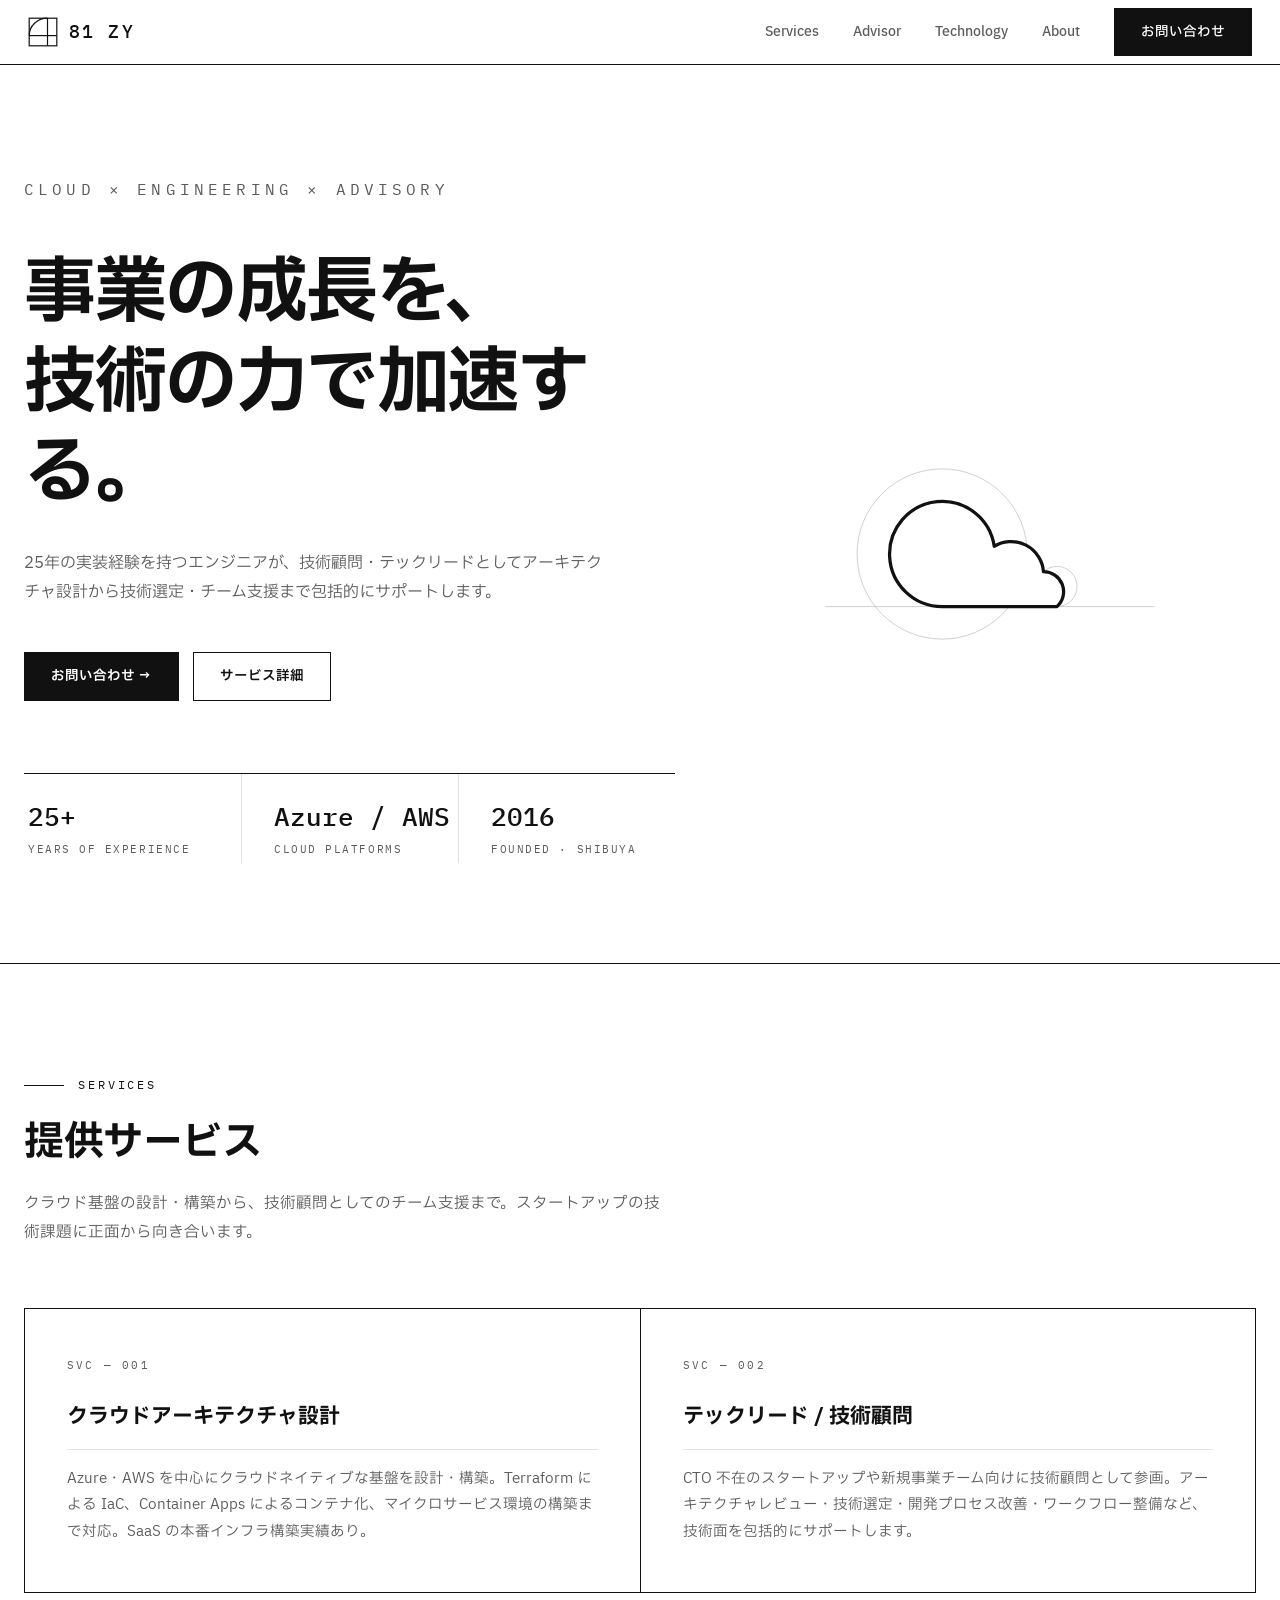
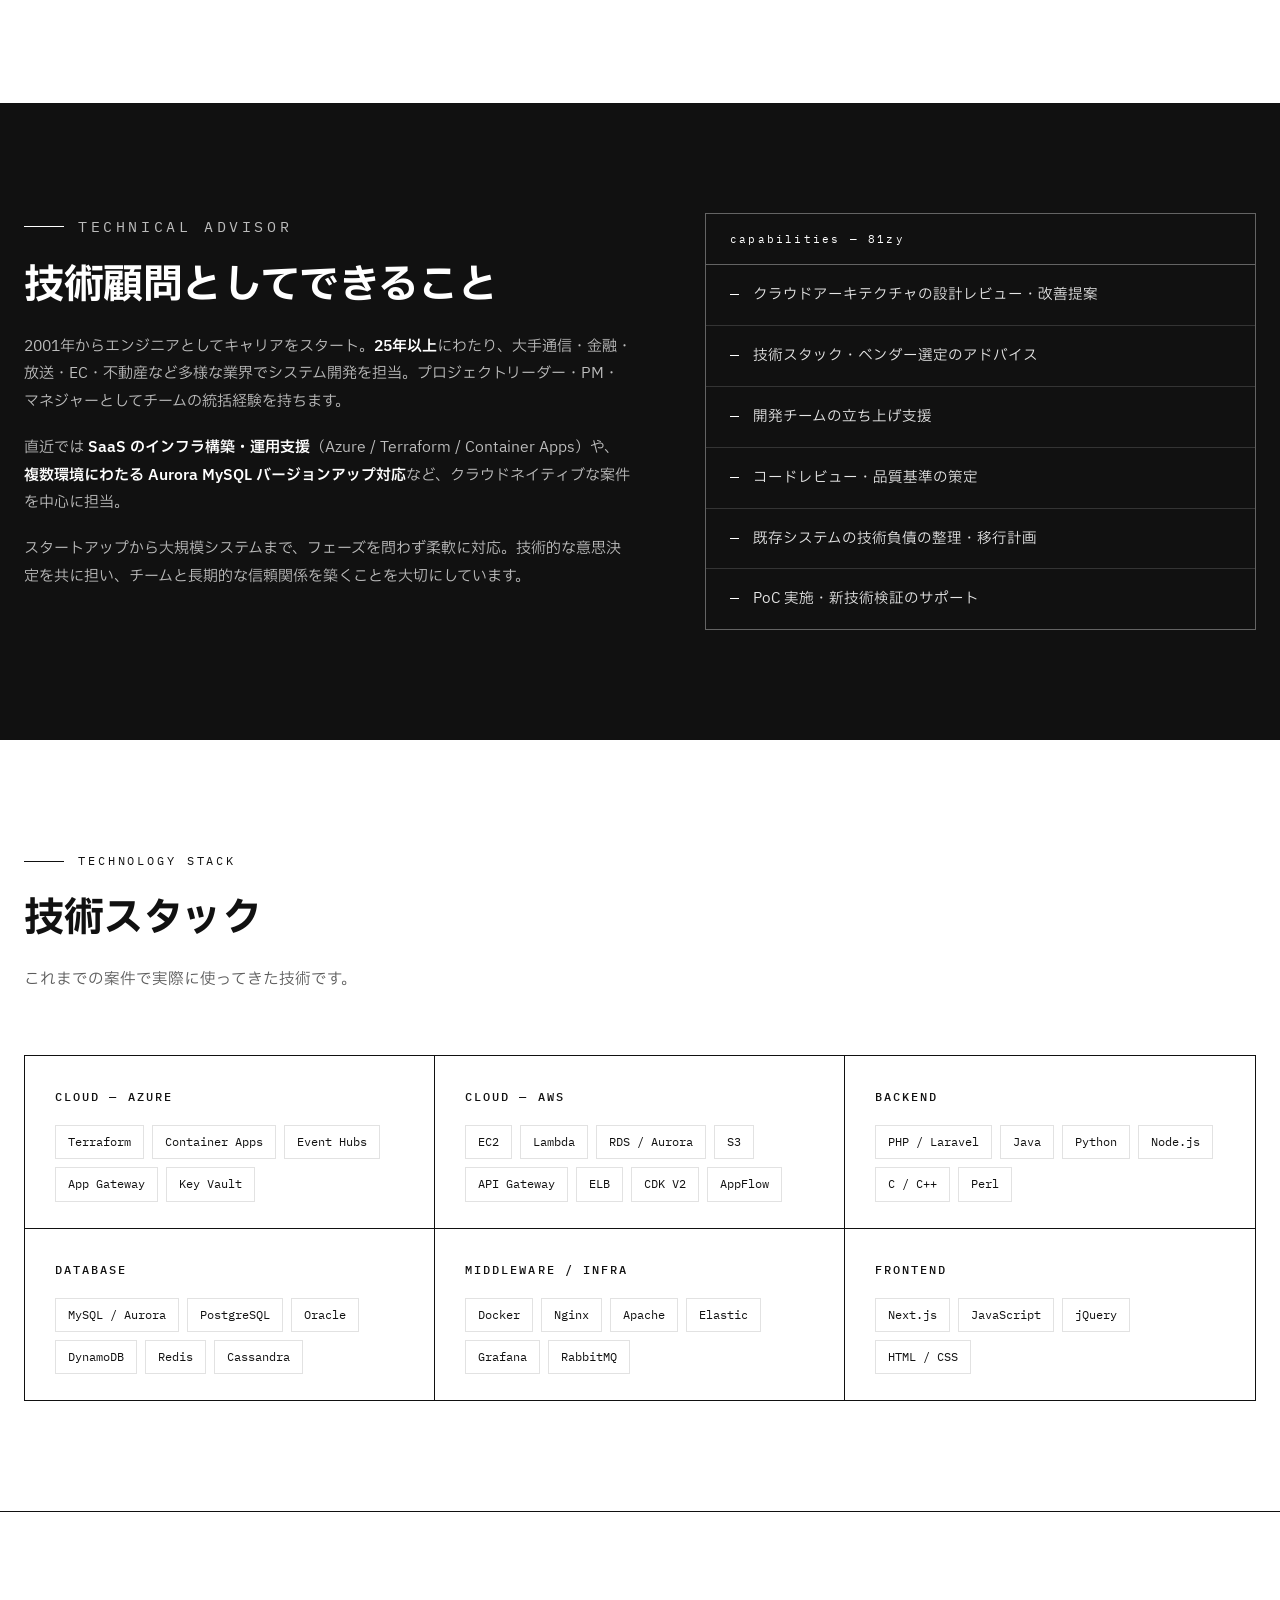
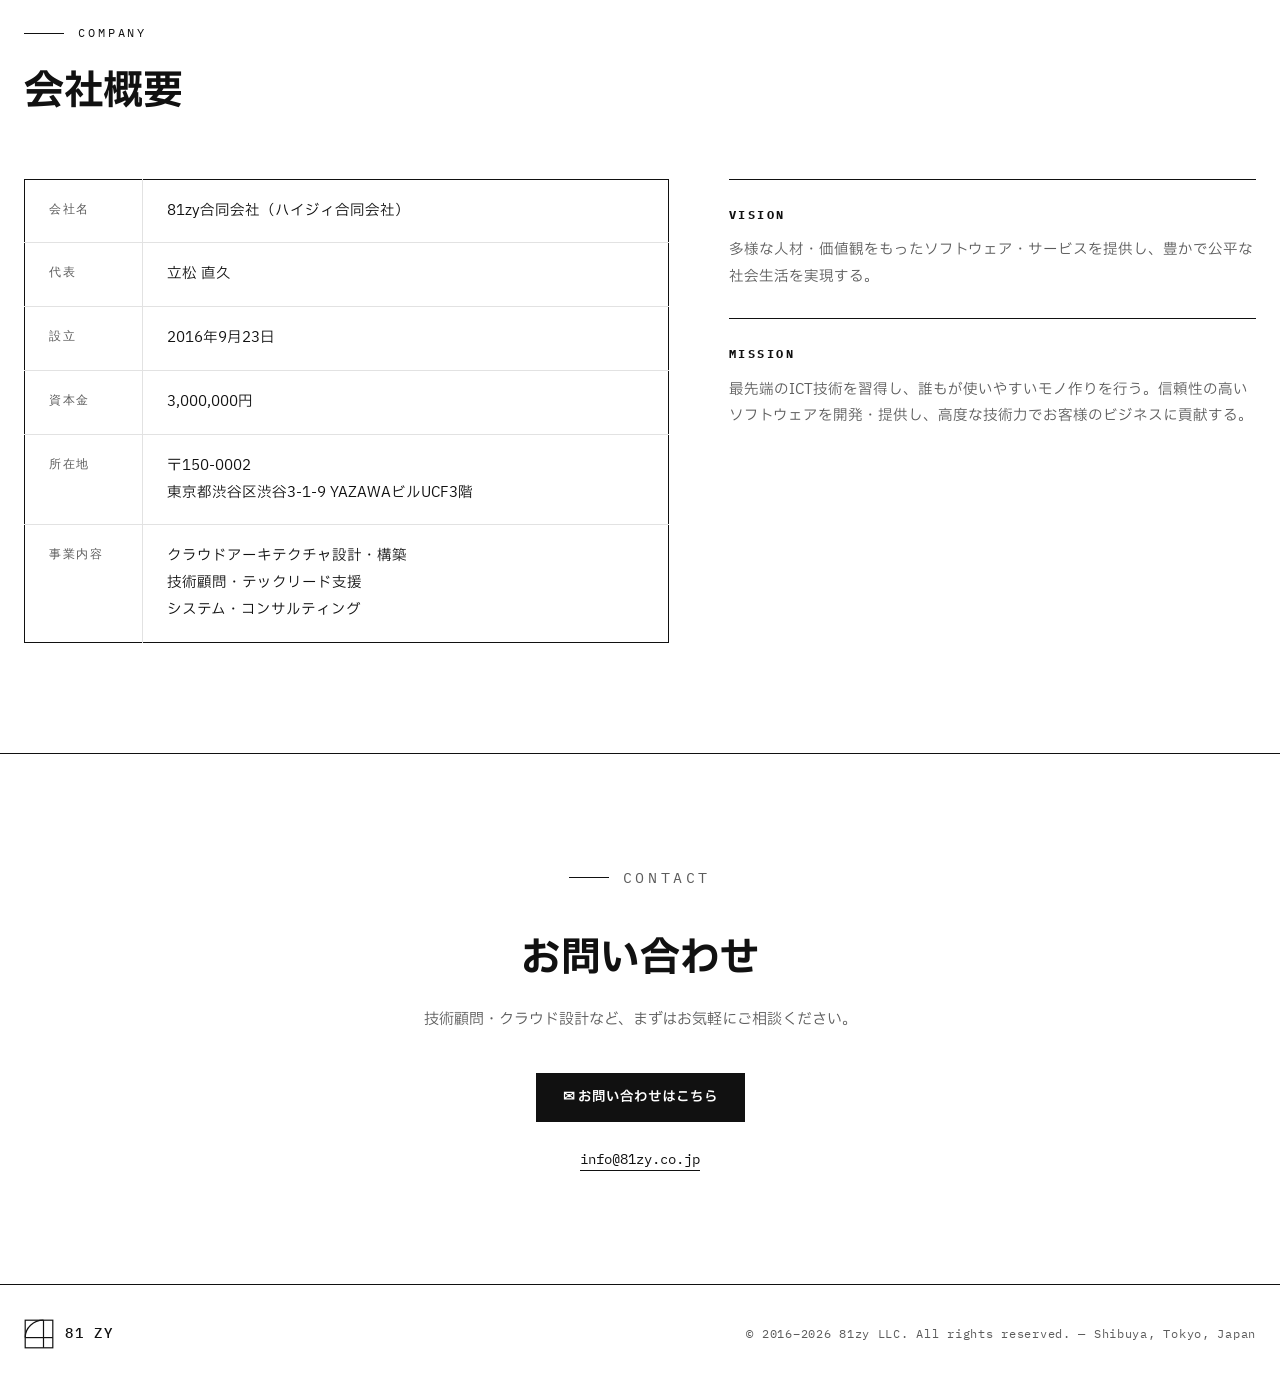
==== commit 5566d5fe: "Update index.html" ====
--- a/index.html
+++ b/index.html
@@ -161,6 +161,9 @@
 .contact{border-top:1px solid var(--line-dark);text-align:center}
 .contact .eyebrow{justify-content:center}
 .contact p{color:var(--gray);max-width:520px;margin:0 auto 40px;font-size:15px}
+.contact-mail{margin:24px auto 0 !important}
+.contact-mail a{font-family:var(--mono);font-size:14px;color:var(--ink);border-bottom:1px solid var(--ink);padding-bottom:2px}
+.contact-mail a:hover{color:var(--gray);border-color:var(--gray)}
 
 /* ---------- footer ---------- */
 footer{border-top:1px solid var(--line-dark);padding:34px 24px}
@@ -360,6 +363,7 @@
     <h2>お問い合わせ</h2>
     <p>技術顧問・クラウド設計など、まずはお気軽にご相談ください。</p>
     <a class="btn" id="contactBtn" href="#" rel="nofollow">✉ お問い合わせはこちら</a>
+    <p class="contact-mail"><a id="contactMail" href="#" rel="nofollow"></a></p>
   </div>
 </section>
 
@@ -382,13 +386,17 @@
 const btn=document.getElementById('menuBtn'),links=document.getElementById('navLinks');
 btn.addEventListener('click',()=>links.classList.toggle('open'));
 links.querySelectorAll('a').forEach(a=>a.addEventListener('click',()=>links.classList.remove('open')));
-// mailto をソースに直接書かず、クリック時に組み立てる(収集ボット対策)
-document.getElementById('contactBtn').addEventListener('click',function(e){
-  e.preventDefault();
-  var u='info';            // ← メールアドレスの @ より前
-  var d=['81zy','co','jp'];// ← ドメインをドットで分割
-  location.href='mai'+'lto:'+u+'@'+d.join('.');
-});
+// mailto をソースに直接書かず、JSで組み立てる(収集ボット対策)
+(function(){
+  var u='info';             // ← メールアドレスの @ より前
+  var d=['81zy','co','jp']; // ← ドメインをドットで分割
+  var addr=u+'@'+d.join('.');
+  var link='mai'+'lto:'+addr;
+  var btn=document.getElementById('contactBtn');
+  if(btn) btn.href=link;
+  var ml=document.getElementById('contactMail');
+  if(ml){ ml.href=link; ml.textContent=addr; }
+})();
 </script>
 </body>
 </html>
